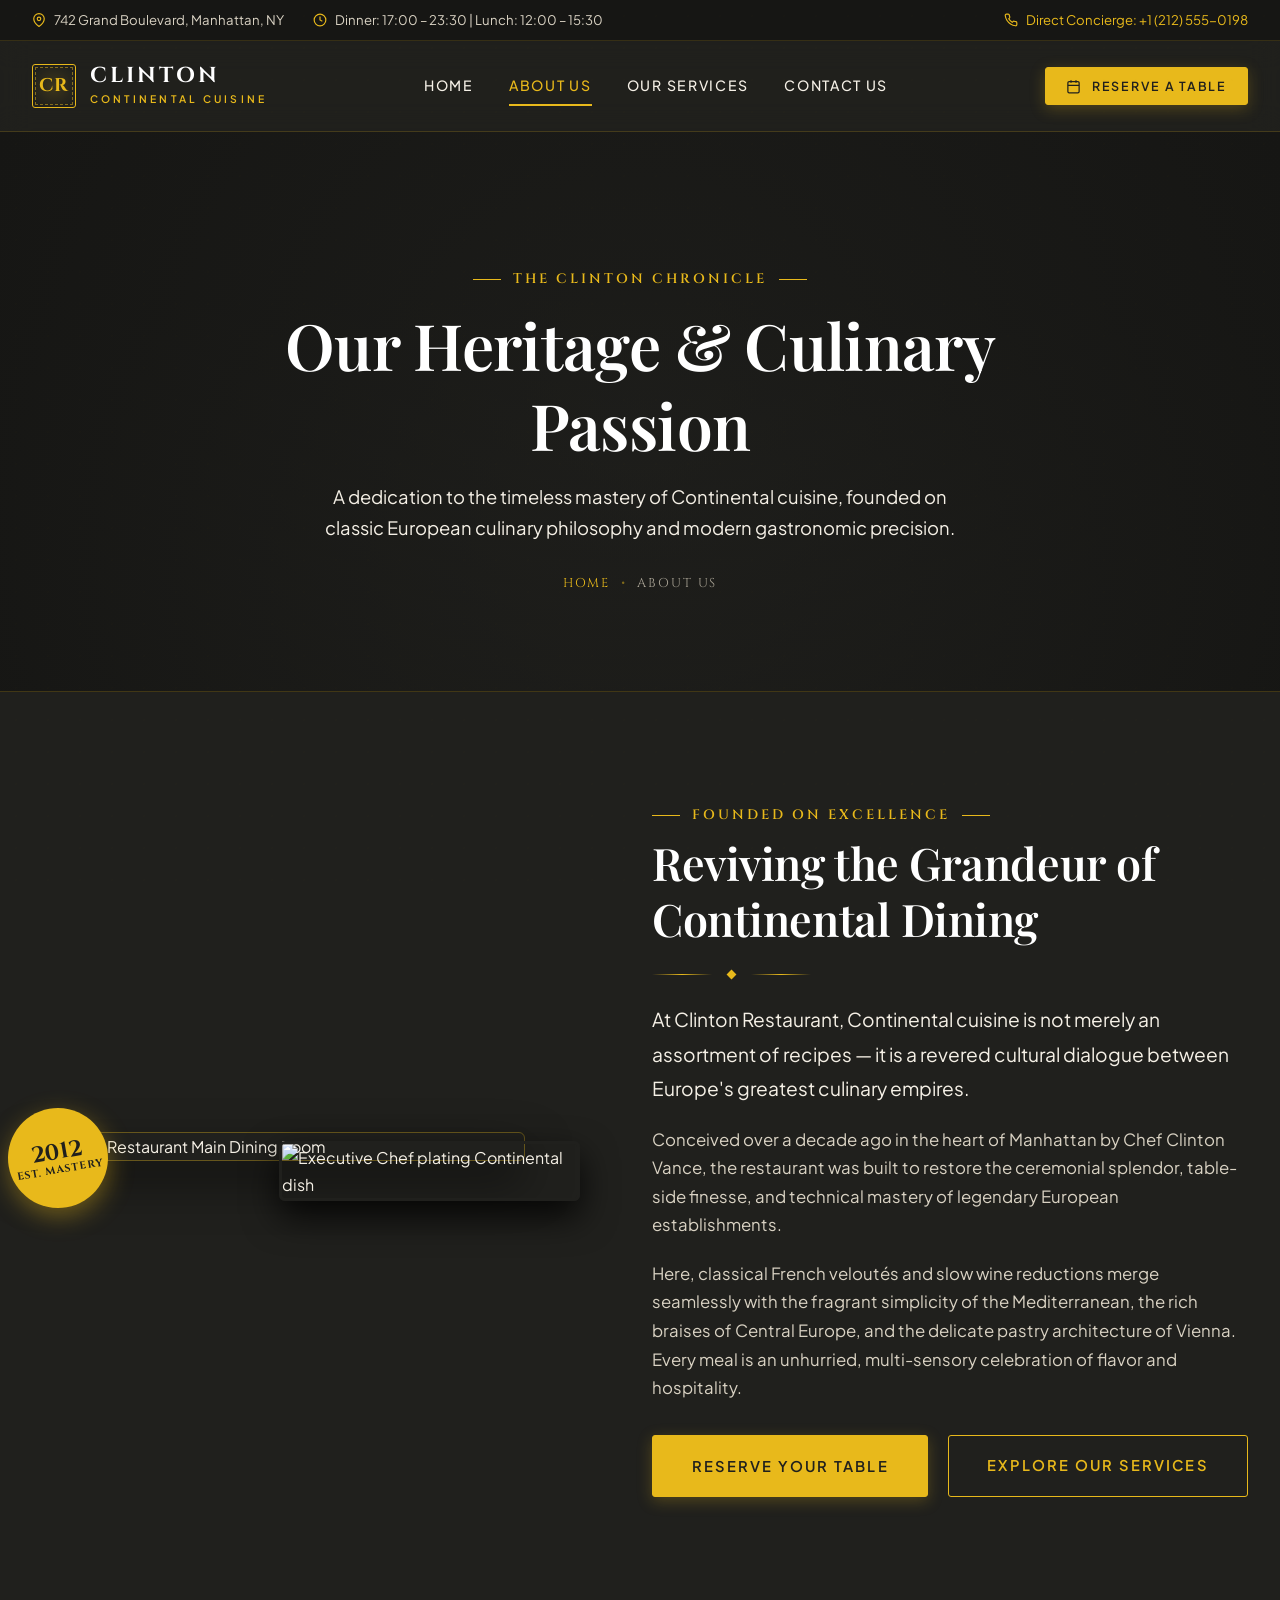
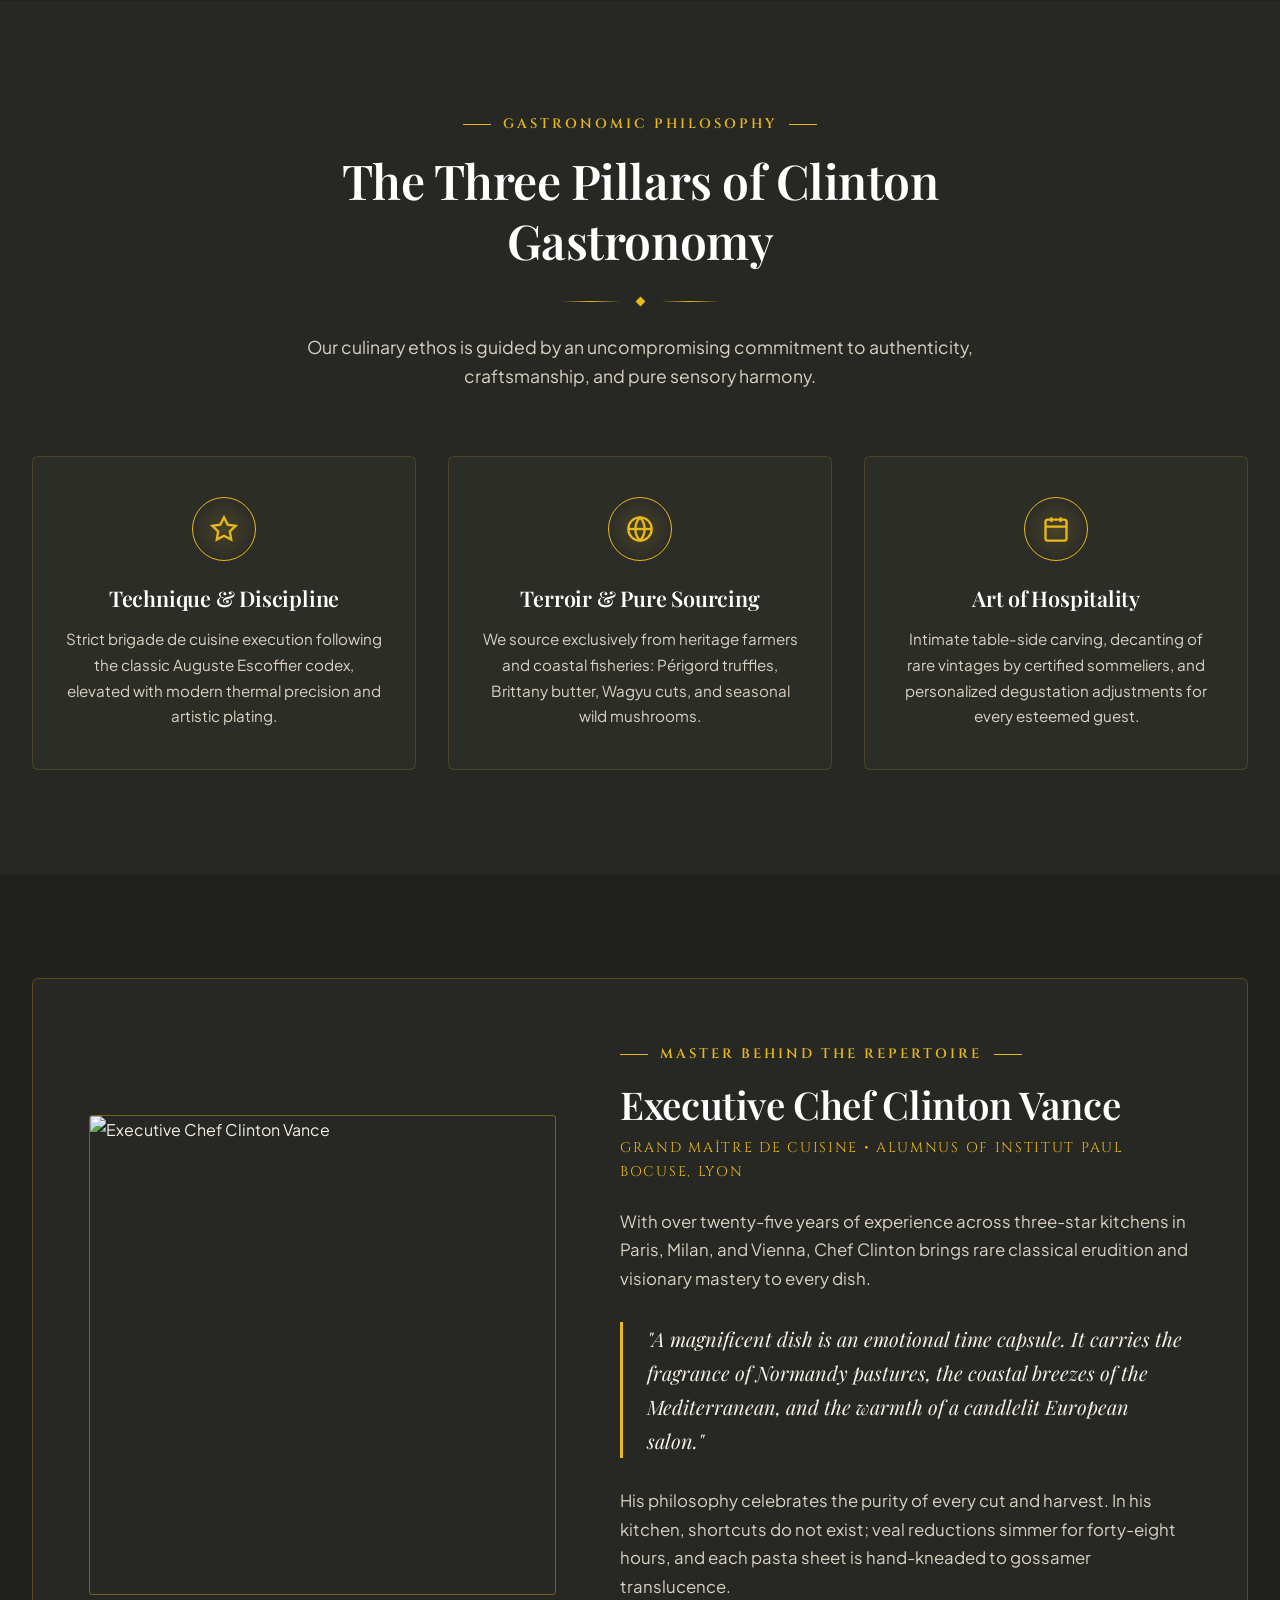
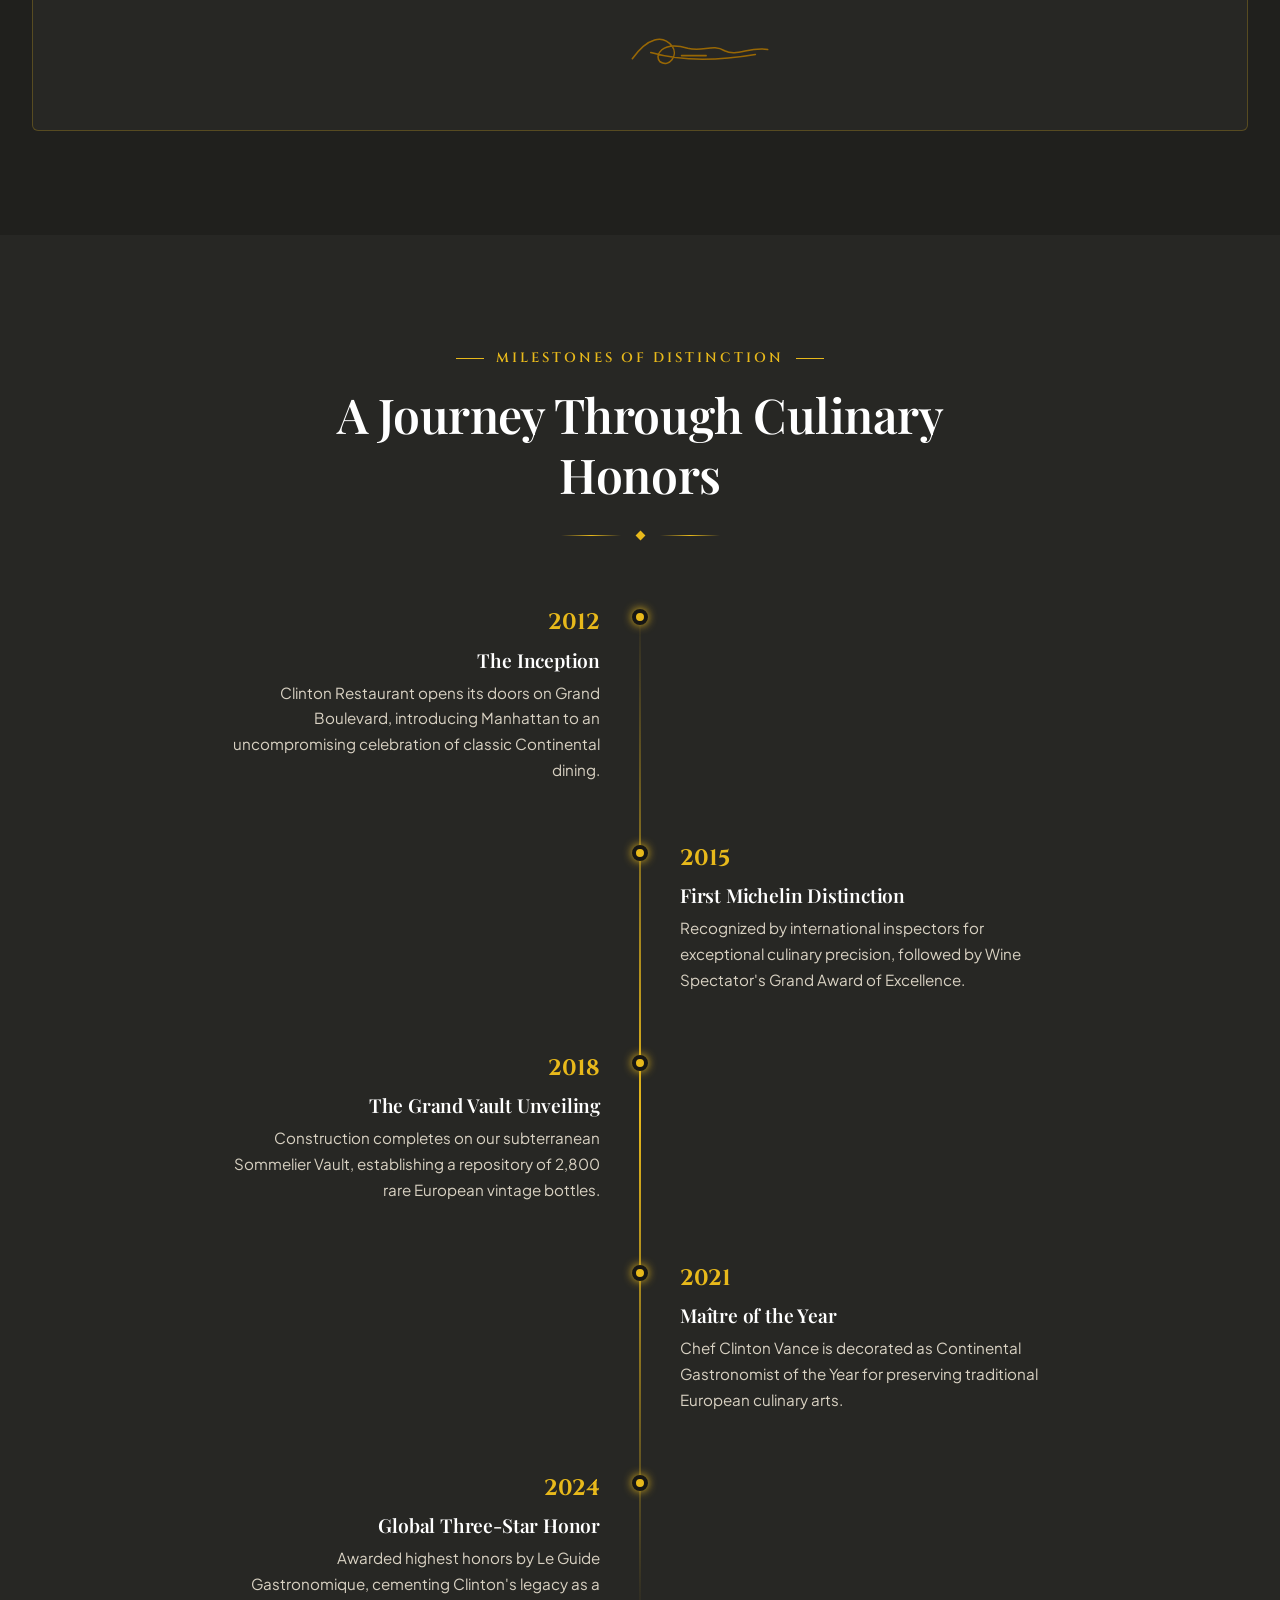
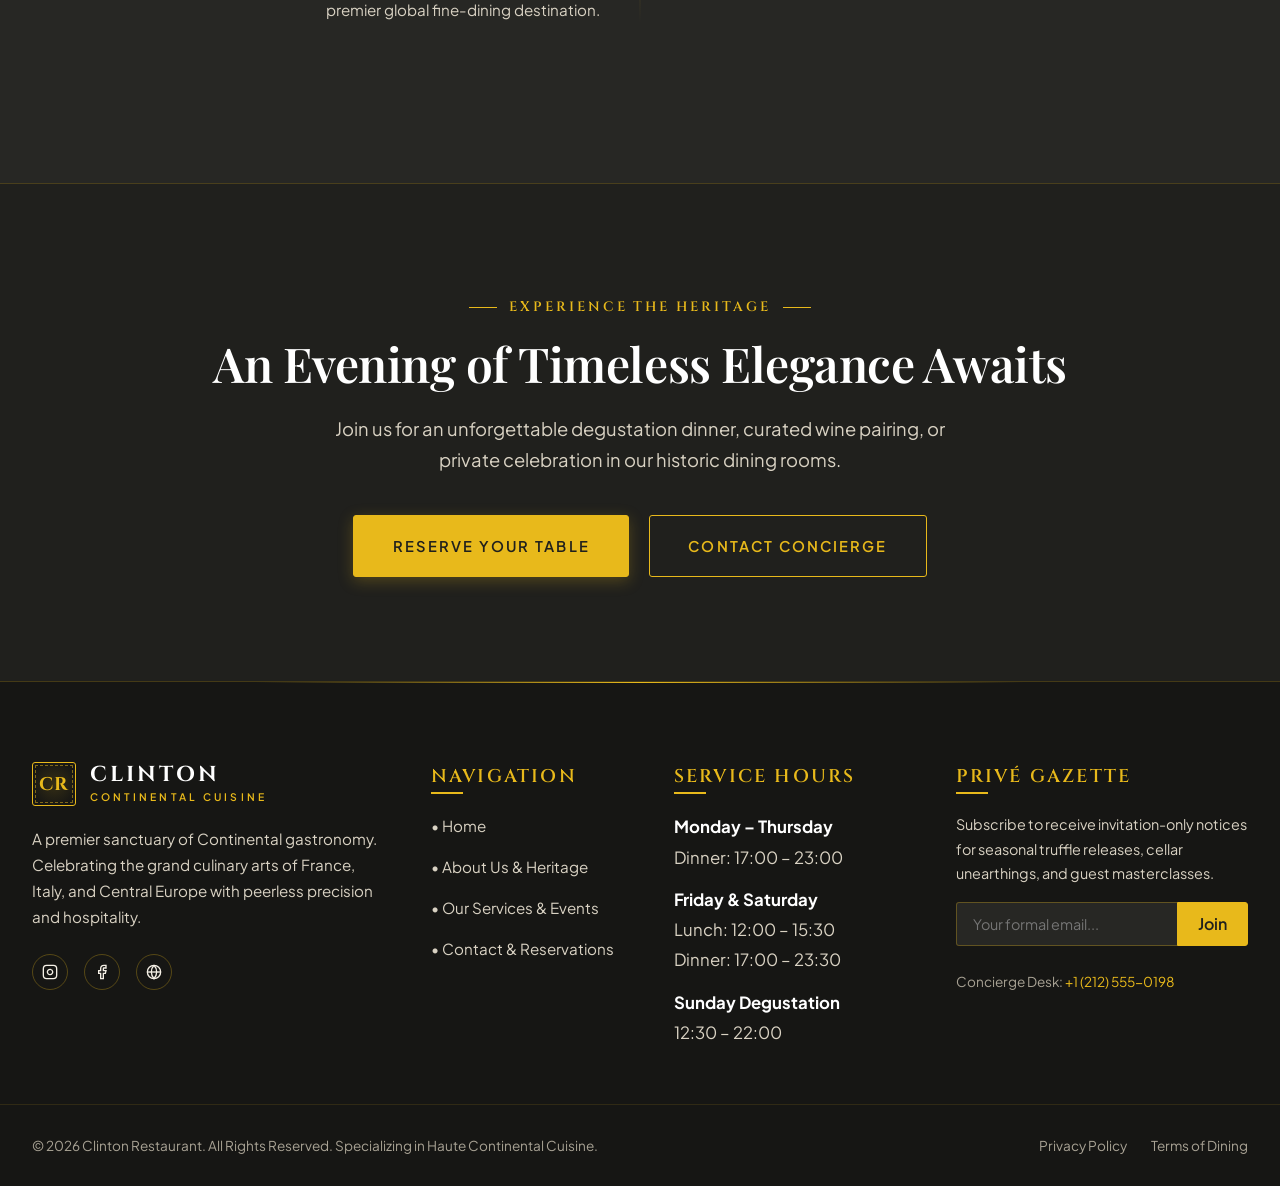
==== about.html @ 73854d2e "Initial commit: Luxury Clinton Restaurant website (Continental Cuisine)" ====
<!DOCTYPE html>
<html lang="en">
<head>
  <meta charset="UTF-8">
  <meta name="viewport" content="width=device-width, initial-scale=1.0">
  <title>About Us — Our Heritage & Culinary Artistry | Clinton Restaurant</title>
  <meta name="description" content="Discover the story and heritage of Clinton Restaurant. World-class Continental cuisine guided by Executive Chef Clinton Vance, artisanal terroir sourcing, and European fine dining elegance.">
  
  <!-- Favicon -->
  <link rel="icon" type="image/svg+xml" href="assets/images/logo-crest.svg">

  <!-- Stylesheets -->
  <link rel="stylesheet" href="assets/css/style.css">
  <link rel="stylesheet" href="assets/css/components.css">
  <link rel="stylesheet" href="assets/css/pages.css">
</head>
<body>

  <!-- TOP ANNOUNCEMENT BAR -->
  <div class="top-bar">
    <div class="container top-bar-inner">
      <div class="top-bar-items">
        <span class="top-bar-item">
          <svg viewBox="0 0 24 24" fill="none" stroke="currentColor" stroke-width="2"><path d="M21 10c0 7-9 13-9 13s-9-6-9-13a9 9 0 0 1 18 0z"></path><circle cx="12" cy="10" r="3"></circle></svg>
          742 Grand Boulevard, Manhattan, NY
        </span>
        <span class="top-bar-item">
          <svg viewBox="0 0 24 24" fill="none" stroke="currentColor" stroke-width="2"><circle cx="12" cy="12" r="10"></circle><polyline points="12 6 12 12 16 14"></polyline></svg>
          Dinner: 17:00 – 23:30 | Lunch: 12:00 – 15:30
        </span>
      </div>
      <div class="top-bar-items">
        <a href="tel:+12125550198" class="top-bar-item" style="color: var(--color-mustard-gold);">
          <svg viewBox="0 0 24 24" fill="none" stroke="currentColor" stroke-width="2"><path d="M22 16.92v3a2 2 0 0 1-2.18 2 19.79 19.79 0 0 1-8.63-3.07 19.5 19.5 0 0 1-6-6 19.79 19.79 0 0 1-3.07-8.67A2 2 0 0 1 4.11 2h3a2 2 0 0 1 2 1.72 12.84 12.84 0 0 0 .7 2.81 2 2 0 0 1-.45 2.11L8.09 9.91a16 16 0 0 0 6 6l1.27-1.27a2 2 0 0 1 2.11-.45 12.84 12.84 0 0 0 2.81.7A2 2 0 0 1 22 16.92z"></path></svg>
          Direct Concierge: +1 (212) 555-0198
        </a>
      </div>
    </div>
  </div>

  <!-- STICKY LUXURY HEADER -->
  <header class="site-header">
    <div class="container header-inner">
      <!-- Brand Logo -->
      <a href="index.html" class="brand-logo" aria-label="Clinton Restaurant Home">
        <div class="logo-crest">
          <span class="logo-crest-text">CR</span>
        </div>
        <div class="logo-text-group">
          <span class="logo-title">CLINTON</span>
          <span class="logo-subtitle">CONTINENTAL CUISINE</span>
        </div>
      </a>

      <!-- Desktop Navigation Links -->
      <nav class="nav-menu" aria-label="Main Navigation">
        <a href="index.html" class="nav-link">Home</a>
        <a href="about.html" class="nav-link active">About Us</a>
        <a href="services.html" class="nav-link">Our Services</a>
        <a href="contact.html" class="nav-link">Contact Us</a>
      </nav>

      <!-- Action Button & Mobile Toggle -->
      <div class="header-actions">
        <button class="btn btn-gold btn-sm" data-open-modal="reservation">
          <svg width="15" height="15" viewBox="0 0 24 24" fill="none" stroke="currentColor" stroke-width="2"><rect x="3" y="4" width="18" height="18" rx="2" ry="2"></rect><line x1="16" y1="2" x2="16" y2="6"></line><line x1="8" y1="2" x2="8" y2="6"></line><line x1="3" y1="10" x2="21" y2="10"></line></svg>
          Reserve a Table
        </button>
        <button class="mobile-nav-toggle" aria-label="Toggle navigation menu">
          <span></span>
        </button>
      </div>
    </div>
  </header>

  <!-- MOBILE NAVIGATION DRAWER -->
  <div class="drawer-backdrop"></div>
  <aside class="mobile-drawer" aria-label="Mobile Navigation Drawer">
    <div class="drawer-header">
      <div class="brand-logo">
        <div class="logo-crest">
          <span class="logo-crest-text">CR</span>
        </div>
        <div class="logo-text-group">
          <span class="logo-title" style="font-size: 1.15rem;">CLINTON</span>
          <span class="logo-subtitle">CONTINENTAL CUISINE</span>
        </div>
      </div>
      <button class="drawer-close" aria-label="Close menu">&times;</button>
    </div>

    <nav class="drawer-nav">
      <a href="index.html" class="drawer-nav-link">Home <span>&rarr;</span></a>
      <a href="about.html" class="drawer-nav-link active">About Us <span>&rarr;</span></a>
      <a href="services.html" class="drawer-nav-link">Our Services <span>&rarr;</span></a>
      <a href="contact.html" class="drawer-nav-link">Contact Us <span>&rarr;</span></a>
    </nav>

    <div style="margin-bottom: 2rem;">
      <button class="btn btn-gold btn-lg" style="width: 100%;" data-open-modal="reservation">
        Reserve a Table
      </button>
    </div>

    <div class="drawer-info">
      <p style="margin-bottom: 0.5rem; color: var(--color-pure-white); font-weight: 600;">Clinton Continental Dining</p>
      <p style="font-size: 0.85rem; margin-bottom: 0.5rem;">742 Grand Boulevard, Manhattan, NY</p>
      <p style="font-size: 0.85rem; color: var(--color-mustard-gold);">+1 (212) 555-0198</p>
    </div>
  </aside>

  <!-- PAGE HERO BANNER -->
  <section class="page-hero">
    <div class="page-hero-bg" style="background-image: url('https://images.unsplash.com/photo-1550966871-3ed3cdb5ed0c?auto=format&fit=crop&w=1920&q=80');"></div>
    <div class="page-hero-overlay"></div>
    <div class="container page-hero-content">
      <div class="section-eyebrow">The Clinton Chronicle</div>
      <h1 class="page-hero-title">Our Heritage & Culinary Passion</h1>
      <p class="page-hero-desc">
        A dedication to the timeless mastery of Continental cuisine, founded on classic European culinary philosophy and modern gastronomic precision.
      </p>
      <div class="breadcrumbs">
        <a href="index.html">Home</a>
        <span class="separator">&bull;</span>
        <span>About Us</span>
      </div>
    </div>
  </section>

  <!-- HERITAGE & VISION SECTION -->
  <section class="section section-dark">
    <div class="container">
      <div class="heritage-split">
        <div class="heritage-img-stack">
          <img src="https://images.unsplash.com/photo-1559339352-11d035aa65de?auto=format&fit=crop&w=800&q=80" alt="Clinton Restaurant Main Dining Room" class="heritage-img-main">
          <img src="https://images.unsplash.com/photo-1578474846511-04ba529f0b88?auto=format&fit=crop&w=600&q=80" alt="Executive Chef plating Continental dish" class="heritage-img-overlap">
          <div class="heritage-badge-stamp">
            <span>2012</span>
            <span>Est. Mastery</span>
          </div>
        </div>

        <div>
          <div class="section-eyebrow" style="margin-bottom: 0.5rem;">Founded on Excellence</div>
          <h2 style="margin-bottom: 1.5rem; font-size: clamp(2rem, 3.5vw, 2.8rem);">
            Reviving the Grandeur of Continental Dining
          </h2>
          <div class="ornament-divider" style="margin: 1.5rem 0; justify-content: flex-start;">
            <div class="ornament-diamond"></div>
          </div>
          <p class="lead">
            At Clinton Restaurant, Continental cuisine is not merely an assortment of recipes — it is a revered cultural dialogue between Europe's greatest culinary empires.
          </p>
          <p>
            Conceived over a decade ago in the heart of Manhattan by Chef Clinton Vance, the restaurant was built to restore the ceremonial splendor, table-side finesse, and technical mastery of legendary European establishments.
          </p>
          <p>
            Here, classical French veloutés and slow wine reductions merge seamlessly with the fragrant simplicity of the Mediterranean, the rich braises of Central Europe, and the delicate pastry architecture of Vienna. Every meal is an unhurried, multi-sensory celebration of flavor and hospitality.
          </p>
          <div style="margin-top: 2rem; display: flex; gap: 1.25rem;">
            <button class="btn btn-gold btn-lg" data-open-modal="reservation">
              Reserve Your Table
            </button>
            <a href="services.html" class="btn btn-outline-gold btn-lg">
              Explore Our Services
            </a>
          </div>
        </div>
      </div>
    </div>
  </section>

  <!-- THE CULINARY PILLARS -->
  <section class="section section-surface">
    <div class="container">
      <div class="section-header">
        <div class="section-eyebrow">Gastronomic Philosophy</div>
        <h2 class="section-title">The Three Pillars of Clinton Gastronomy</h2>
        <div class="ornament-divider">
          <div class="ornament-diamond"></div>
        </div>
        <p class="section-subtitle">
          Our culinary ethos is guided by an uncompromising commitment to authenticity, craftsmanship, and pure sensory harmony.
        </p>
      </div>

      <div class="grid grid-3">
        <div class="feature-box">
          <div class="feature-icon-wrap">
            <svg viewBox="0 0 24 24" fill="none" stroke="currentColor" stroke-width="2"><path d="M12 2l3.09 6.26L22 9.27l-5 4.87 1.18 6.88L12 17.77l-6.18 3.25L7 14.14 2 9.27l6.91-1.01L12 2z"></path></svg>
          </div>
          <h3 class="feature-box-title">Technique & Discipline</h3>
          <p class="feature-box-text">
            Strict brigade de cuisine execution following the classic Auguste Escoffier codex, elevated with modern thermal precision and artistic plating.
          </p>
        </div>

        <div class="feature-box">
          <div class="feature-icon-wrap">
            <svg viewBox="0 0 24 24" fill="none" stroke="currentColor" stroke-width="2"><circle cx="12" cy="12" r="10"></circle><path d="M12 2a14.5 14.5 0 0 0 0 20 14.5 14.5 0 0 0 0-20"></path><path d="M2 12h20"></path></svg>
          </div>
          <h3 class="feature-box-title">Terroir & Pure Sourcing</h3>
          <p class="feature-box-text">
            We source exclusively from heritage farmers and coastal fisheries: Périgord truffles, Brittany butter, Wagyu cuts, and seasonal wild mushrooms.
          </p>
        </div>

        <div class="feature-box">
          <div class="feature-icon-wrap">
            <svg viewBox="0 0 24 24" fill="none" stroke="currentColor" stroke-width="2"><path d="M8 2v4M16 2v4M3 10h18M5 4h14a2 2 0 0 1 2 2v14a2 2 0 0 1-2 2H5a2 2 0 0 1-2-2V6a2 2 0 0 1 2-2z"></path></svg>
          </div>
          <h3 class="feature-box-title">Art of Hospitality</h3>
          <p class="feature-box-text">
            Intimate table-side carving, decanting of rare vintages by certified sommeliers, and personalized degustation adjustments for every esteemed guest.
          </p>
        </div>
      </div>
    </div>
  </section>

  <!-- CHEF PROFILE SECTION -->
  <section class="section section-dark">
    <div class="container">
      <div class="chef-section-wrap">
        <div class="chef-img-wrapper">
          <img src="https://images.unsplash.com/photo-1577219491135-ce391730fb2c?auto=format&fit=crop&w=800&q=80" alt="Executive Chef Clinton Vance" class="chef-portrait">
        </div>

        <div>
          <div class="section-eyebrow">Master Behind The Repertoire</div>
          <h2 style="margin-bottom: 0.5rem; font-size: 2.4rem;">Executive Chef Clinton Vance</h2>
          <p style="color: var(--color-mustard-gold); font-family: var(--font-serif-accent); letter-spacing: 0.12em; text-transform: uppercase; font-size: 0.88rem; margin-bottom: 1.5rem;">
            Grand Maître de Cuisine &bull; Alumnus of Institut Paul Bocuse, Lyon
          </p>
          <p>
            With over twenty-five years of experience across three-star kitchens in Paris, Milan, and Vienna, Chef Clinton brings rare classical erudition and visionary mastery to every dish.
          </p>
          <div class="chef-quote">
            "A magnificent dish is an emotional time capsule. It carries the fragrance of Normandy pastures, the coastal breezes of the Mediterranean, and the warmth of a candlelit European salon."
          </div>
          <p>
            His philosophy celebrates the purity of every cut and harvest. In his kitchen, shortcuts do not exist; veal reductions simmer for forty-eight hours, and each pasta sheet is hand-kneaded to gossamer translucence.
          </p>
          <img src="assets/images/signature.svg" alt="Chef Clinton Vance Signature" class="chef-signature-img">
        </div>
      </div>
    </div>
  </section>

  <!-- HISTORICAL TIMELINE -->
  <section class="section section-surface">
    <div class="container">
      <div class="section-header">
        <div class="section-eyebrow">Milestones of Distinction</div>
        <h2 class="section-title">A Journey Through Culinary Honors</h2>
        <div class="ornament-divider">
          <div class="ornament-diamond"></div>
        </div>
      </div>

      <div class="timeline">
        <!-- 2012 -->
        <div class="timeline-item">
          <div class="timeline-dot"></div>
          <div class="timeline-year">2012</div>
          <h3 class="timeline-title">The Inception</h3>
          <p style="font-size: 0.95rem; color: var(--color-cream-muted);">
            Clinton Restaurant opens its doors on Grand Boulevard, introducing Manhattan to an uncompromising celebration of classic Continental dining.
          </p>
        </div>

        <!-- 2015 -->
        <div class="timeline-item">
          <div class="timeline-dot"></div>
          <div class="timeline-year">2015</div>
          <h3 class="timeline-title">First Michelin Distinction</h3>
          <p style="font-size: 0.95rem; color: var(--color-cream-muted);">
            Recognized by international inspectors for exceptional culinary precision, followed by Wine Spectator's Grand Award of Excellence.
          </p>
        </div>

        <!-- 2018 -->
        <div class="timeline-item">
          <div class="timeline-dot"></div>
          <div class="timeline-year">2018</div>
          <h3 class="timeline-title">The Grand Vault Unveiling</h3>
          <p style="font-size: 0.95rem; color: var(--color-cream-muted);">
            Construction completes on our subterranean Sommelier Vault, establishing a repository of 2,800 rare European vintage bottles.
          </p>
        </div>

        <!-- 2021 -->
        <div class="timeline-item">
          <div class="timeline-dot"></div>
          <div class="timeline-year">2021</div>
          <h3 class="timeline-title">Maître of the Year</h3>
          <p style="font-size: 0.95rem; color: var(--color-cream-muted);">
            Chef Clinton Vance is decorated as Continental Gastronomist of the Year for preserving traditional European culinary arts.
          </p>
        </div>

        <!-- 2024 -->
        <div class="timeline-item">
          <div class="timeline-dot"></div>
          <div class="timeline-year">2024</div>
          <h3 class="timeline-title">Global Three-Star Honor</h3>
          <p style="font-size: 0.95rem; color: var(--color-cream-muted);">
            Awarded highest honors by Le Guide Gastronomique, cementing Clinton's legacy as a premier global fine-dining destination.
          </p>
        </div>
      </div>
    </div>
  </section>

  <!-- CTA BANNER -->
  <section class="section section-dark" style="border-top: 1px solid rgba(232, 185, 27, 0.2); text-align: center;">
    <div class="container container-narrow">
      <div class="section-eyebrow">Experience The Heritage</div>
      <h2 style="margin-bottom: 1.25rem;">An Evening of Timeless Elegance Awaits</h2>
      <p style="color: var(--color-cream-muted); font-size: 1.15rem; max-width: 620px; margin: 0 auto 2.5rem auto;">
        Join us for an unforgettable degustation dinner, curated wine pairing, or private celebration in our historic dining rooms.
      </p>
      <div style="display: flex; gap: 1.25rem; justify-content: center; flex-wrap: wrap;">
        <button class="btn btn-gold btn-lg" data-open-modal="reservation">
          Reserve Your Table
        </button>
        <a href="contact.html" class="btn btn-outline-gold btn-lg">
          Contact Concierge
        </a>
      </div>
    </div>
  </section>

  <!-- FOOTER -->
  <footer class="site-footer">
    <div class="footer-top">
      <div class="container footer-grid">
        <!-- Col 1 -->
        <div>
          <a href="index.html" class="brand-logo" style="margin-bottom: 1.25rem;">
            <div class="logo-crest">
              <span class="logo-crest-text">CR</span>
            </div>
            <div class="logo-text-group">
              <span class="logo-title">CLINTON</span>
              <span class="logo-subtitle">CONTINENTAL CUISINE</span>
            </div>
          </a>
          <p style="font-size: 0.95rem; color: var(--color-cream-muted); line-height: 1.7; margin-bottom: 1.5rem;">
            A premier sanctuary of Continental gastronomy. Celebrating the grand culinary arts of France, Italy, and Central Europe with peerless precision and hospitality.
          </p>
          <div class="footer-socials">
            <a href="#" class="social-icon-btn" aria-label="Instagram">
              <svg width="16" height="16" viewBox="0 0 24 24" fill="none" stroke="currentColor" stroke-width="2"><rect x="2" y="2" width="20" height="20" rx="5" ry="5"></rect><path d="M16 11.37A4 4 0 1 1 12.63 8 4 4 0 0 1 16 11.37z"></path><line x1="17.5" y1="6.5" x2="17.51" y2="6.5"></line></svg>
            </a>
            <a href="#" class="social-icon-btn" aria-label="Facebook">
              <svg width="16" height="16" viewBox="0 0 24 24" fill="none" stroke="currentColor" stroke-width="2"><path d="M18 2h-3a5 5 0 0 0-5 5v3H7v4h3v8h4v-8h3l1-4h-4V7a1 1 0 0 1 1-1h3z"></path></svg>
            </a>
            <a href="#" class="social-icon-btn" aria-label="TripAdvisor">
              <svg width="16" height="16" viewBox="0 0 24 24" fill="none" stroke="currentColor" stroke-width="2"><circle cx="12" cy="12" r="10"></circle><path d="M12 2a14.5 14.5 0 0 0 0 20 14.5 14.5 0 0 0 0-20"></path><path d="M2 12h20"></path></svg>
            </a>
          </div>
        </div>

        <!-- Col 2 -->
        <div>
          <h4 class="footer-col-title">Navigation</h4>
          <ul class="footer-links">
            <li><a href="index.html" class="footer-link">&bull; Home</a></li>
            <li><a href="about.html" class="footer-link">&bull; About Us & Heritage</a></li>
            <li><a href="services.html" class="footer-link">&bull; Our Services & Events</a></li>
            <li><a href="contact.html" class="footer-link">&bull; Contact & Reservations</a></li>
          </ul>
        </div>

        <!-- Col 3 -->
        <div>
          <h4 class="footer-col-title">Service Hours</h4>
          <div style="font-size: 0.9rem; color: var(--color-cream-muted); line-height: 1.8;">
            <p style="margin-bottom: 0.75rem;">
              <strong style="color: var(--color-pure-white); display: block;">Monday – Thursday</strong>
              Dinner: 17:00 – 23:00
            </p>
            <p style="margin-bottom: 0.75rem;">
              <strong style="color: var(--color-pure-white); display: block;">Friday & Saturday</strong>
              Lunch: 12:00 – 15:30<br>
              Dinner: 17:00 – 23:30
            </p>
            <p style="margin-bottom: 0;">
              <strong style="color: var(--color-pure-white); display: block;">Sunday Degustation</strong>
              12:30 – 22:00
            </p>
          </div>
        </div>

        <!-- Col 4 -->
        <div>
          <h4 class="footer-col-title">Privé Gazette</h4>
          <p style="font-size: 0.9rem; color: var(--color-cream-muted); margin-bottom: 1rem;">
            Subscribe to receive invitation-only notices for seasonal truffle releases, cellar unearthings, and guest masterclasses.
          </p>
          <form class="footer-newsletter-form">
            <input type="email" class="footer-newsletter-input" placeholder="Your formal email..." required>
            <button type="submit" class="footer-newsletter-btn">Join</button>
          </form>
          <div style="margin-top: 1.5rem; font-size: 0.85rem; color: var(--color-cream-dim);">
            Concierge Desk: <span style="color: var(--color-mustard-gold);">+1 (212) 555-0198</span>
          </div>
        </div>
      </div>
    </div>

    <div class="footer-bottom">
      <div class="container footer-bottom-inner">
        <div>
          &copy; 2026 Clinton Restaurant. All Rights Reserved. Specializing in Haute Continental Cuisine.
        </div>
        <div style="display: flex; gap: 1.5rem;">
          <a href="#" style="color: var(--color-cream-dim); transition: color 0.2s;" onmouseover="this.style.color='#E8B91B'" onmouseout="this.style.color='var(--color-cream-dim)'">Privacy Policy</a>
          <a href="#" style="color: var(--color-cream-dim); transition: color 0.2s;" onmouseover="this.style.color='#E8B91B'" onmouseout="this.style.color='var(--color-cream-dim)'">Terms of Dining</a>
        </div>
      </div>
    </div>
  </footer>

  <!-- GLOBAL RESERVATION MODAL -->
  <div class="modal-overlay" id="reservationModal" aria-hidden="true" role="dialog">
    <div class="modal-content">
      <button class="modal-close-btn" aria-label="Close modal">&times;</button>
      
      <div style="text-align: center; margin-bottom: 2rem;">
        <div class="section-eyebrow">Table Reservation</div>
        <h3 style="font-size: 2rem; margin-bottom: 0.5rem;">Reserve at Clinton</h3>
        <p style="color: var(--color-cream-muted); font-size: 0.95rem;">
          Continental dining excellence awaits. Please provide your party details.
        </p>
      </div>

      <form class="reservation-form">
        <div class="grid grid-2" style="gap: 1.25rem;">
          <div class="form-group">
            <label class="form-label">Number of Guests</label>
            <select class="form-control" name="guests">
              <option value="1 Guest">1 Guest</option>
              <option value="2 Guests" selected>2 Guests (Intimate Table)</option>
              <option value="3 Guests">3 Guests</option>
              <option value="4 Guests">4 Guests</option>
              <option value="6 Guests">6 Guests (Salon Banquet)</option>
              <option value="8+ Guests">8+ Guests (Private Suite)</option>
            </select>
          </div>

          <div class="form-group">
            <label class="form-label">Dining Date</label>
            <input type="date" class="form-control" name="date" required>
          </div>
        </div>

        <div class="form-group">
          <label class="form-label">Seating Service Time</label>
          <input type="hidden" name="dining_time" value="19:30">
          <div class="time-slots-grid">
            <button type="button" class="time-slot-btn" data-time="17:30">17:30</button>
            <button type="button" class="time-slot-btn" data-time="18:30">18:30</button>
            <button type="button" class="time-slot-btn is-selected" data-time="19:30">19:30</button>
            <button type="button" class="time-slot-btn" data-time="20:30">20:30</button>
          </div>
        </div>

        <div class="grid grid-2" style="gap: 1.25rem;">
          <div class="form-group">
            <label class="form-label">Guest Full Name</label>
            <input type="text" class="form-control" name="name" placeholder="Full Name" required>
          </div>
          <div class="form-group">
            <label class="form-label">Email Address</label>
            <input type="email" class="form-control" name="email" placeholder="name@domain.com" required>
          </div>
        </div>

        <div class="grid grid-2" style="gap: 1.25rem;">
          <div class="form-group">
            <label class="form-label">Contact Phone</label>
            <input type="tel" class="form-control" name="phone" placeholder="+1 (212) 000-0000" required>
          </div>
          <div class="form-group">
            <label class="form-label">Dining Occasion</label>
            <select class="form-control" name="occasion">
              <option value="Culinary Degustation" selected>Culinary Degustation</option>
              <option value="Anniversary Celebration">Anniversary</option>
              <option value="Birthday Honor">Birthday</option>
              <option value="Corporate Executive Dinner">Corporate Dinner</option>
            </select>
          </div>
        </div>

        <div style="margin-top: 2rem;">
          <button type="submit" class="btn btn-gold btn-lg" style="width: 100%;">
            Confirm Table Reservation
          </button>
        </div>
      </form>
    </div>
  </div>

  <!-- Scripts -->
  <script src="assets/js/main.js"></script>
  <script src="assets/js/reservation.js"></script>
</body>
</html>
---- assets/css/style.css ----
/* ==========================================================================
   CLINTON RESTAURANT — CONTINENTAL CUISINE
   Core Stylesheet & Design System Foundations
   ========================================================================== */

@import url('https://fonts.googleapis.com/css2?family=Cinzel:wght@400;500;600;700;800&family=Playfair+Display:ital,wght@0,400;0,500;0,600;0,700;0,800;1,400;1,600&family=Plus+Jakarta+Sans:wght@300;400;500;600;700&display=swap');

:root {
  /* Brand Palette from Guidelines */
  --color-charcoal-black: #20201D;
  --color-mustard-gold: #E8B91B;
  --color-warm-cream: #F5F0E6;
  --color-pure-white: #FFFFFF;
  --color-muted-olive: #77764A;

  /* Elevated Complementary Tones */
  --color-charcoal-deep: #161614;
  --color-charcoal-surface: #272724;
  --color-charcoal-card: #2D2D28;
  --color-charcoal-hover: #363630;
  
  --color-gold-hover: #F7CA33;
  --color-gold-dark: #C8990A;
  --color-gold-glow: rgba(232, 185, 27, 0.28);
  --color-gold-subtle: rgba(232, 185, 27, 0.12);
  --color-gold-border: rgba(232, 185, 27, 0.35);

  --color-olive-tint: rgba(119, 118, 74, 0.15);
  --color-olive-border: rgba(119, 118, 74, 0.4);

  --color-cream-muted: #D9D2C3;
  --color-cream-dim: #A8A294;

  /* Typography */
  --font-serif-display: 'Playfair Display', 'Cormorant Garamond', Georgia, serif;
  --font-serif-accent: 'Cinzel', 'Playfair Display', serif;
  --font-sans-body: 'Plus Jakarta Sans', -apple-system, BlinkMacSystemFont, 'Segoe UI', Roboto, sans-serif;

  /* Transitions & Shadows */
  --transition-fast: 0.2s cubic-bezier(0.16, 1, 0.3, 1);
  --transition-smooth: 0.4s cubic-bezier(0.16, 1, 0.3, 1);
  --transition-slow: 0.8s cubic-bezier(0.16, 1, 0.3, 1);
  --shadow-sm: 0 4px 12px rgba(0, 0, 0, 0.25);
  --shadow-md: 0 10px 25px rgba(0, 0, 0, 0.35);
  --shadow-lg: 0 20px 45px rgba(0, 0, 0, 0.5);
  --shadow-gold: 0 0 25px rgba(232, 185, 27, 0.2);

  /* Container & Spacing */
  --max-width: 1320px;
  --max-width-narrow: 1080px;
  --radius-xs: 3px;
  --radius-sm: 6px;
  --radius-md: 10px;
  --radius-lg: 16px;
}

/* Base Reset & Box Sizing */
*, *::before, *::after {
  box-sizing: border-box;
  margin: 0;
  padding: 0;
}

html {
  font-size: 16px;
  scroll-behavior: smooth;
  -webkit-font-smoothing: antialiased;
  -moz-osx-font-smoothing: grayscale;
}

body {
  font-family: var(--font-sans-body);
  background-color: var(--color-charcoal-black);
  color: var(--color-warm-cream);
  line-height: 1.7;
  overflow-x: hidden;
  position: relative;
}

/* Subtle luxury grain overlay */
body::before {
  content: "";
  position: fixed;
  top: 0;
  left: 0;
  width: 100vw;
  height: 100vh;
  pointer-events: none;
  background-image: radial-gradient(rgba(232, 185, 27, 0.02) 1px, transparent 1px);
  background-size: 32px 32px;
  z-index: 9999;
  opacity: 0.6;
}

/* Typography Defaults */
h1, h2, h3, h4, h5, h6 {
  font-family: var(--font-serif-display);
  color: var(--color-pure-white);
  line-height: 1.25;
  font-weight: 600;
  letter-spacing: -0.01em;
}

h1 {
  font-size: clamp(2.5rem, 5vw, 4.2rem);
}

h2 {
  font-size: clamp(2rem, 3.8vw, 3rem);
}

h3 {
  font-size: clamp(1.4rem, 2.4vw, 1.9rem);
}

h4 {
  font-size: 1.25rem;
}

p {
  color: var(--color-cream-muted);
  font-size: 1.05rem;
  margin-bottom: 1.25rem;
  font-weight: 400;
}

p.lead {
  font-size: 1.2rem;
  color: var(--color-warm-cream);
  line-height: 1.8;
}

a {
  color: inherit;
  text-decoration: none;
  transition: color var(--transition-fast);
}

img {
  max-width: 100%;
  height: auto;
  display: block;
}

ul, ol {
  list-style: none;
}

button, input, textarea, select {
  font-family: inherit;
  font-size: inherit;
}

/* Global Container */
.container {
  width: 100%;
  max-width: var(--max-width);
  margin-left: auto;
  margin-right: auto;
  padding-left: 2rem;
  padding-right: 2rem;
}

.container-narrow {
  width: 100%;
  max-width: var(--max-width-narrow);
  margin-left: auto;
  margin-right: auto;
  padding-left: 2rem;
  padding-right: 2rem;
}

.section {
  padding: 6.5rem 0;
  position: relative;
}

.section-dark {
  background-color: var(--color-charcoal-black);
}

.section-surface {
  background-color: var(--color-charcoal-surface);
}

.section-deep {
  background-color: var(--color-charcoal-deep);
}

/* Light / Warm Cream section for balanced luxury contrast */
.section-cream {
  background-color: var(--color-warm-cream);
  color: var(--color-charcoal-black);
}

.section-cream h1,
.section-cream h2,
.section-cream h3,
.section-cream h4 {
  color: var(--color-charcoal-black);
}

.section-cream p {
  color: #4a4943;
}

/* Section Header Styles */
.section-header {
  text-align: center;
  max-width: 760px;
  margin: 0 auto 4rem auto;
}

.section-header.text-left {
  text-align: left;
  margin-left: 0;
}

.section-eyebrow {
  display: inline-flex;
  align-items: center;
  gap: 0.75rem;
  font-family: var(--font-serif-accent);
  color: var(--color-mustard-gold);
  font-size: 0.85rem;
  font-weight: 600;
  letter-spacing: 0.22em;
  text-transform: uppercase;
  margin-bottom: 0.85rem;
}

.section-eyebrow::before,
.section-eyebrow::after {
  content: "";
  display: inline-block;
  width: 28px;
  height: 1px;
  background-color: var(--color-mustard-gold);
}

.section-header.text-left .section-eyebrow::before {
  display: none;
}

.section-title {
  margin-bottom: 1rem;
}

.section-subtitle {
  font-size: 1.1rem;
  color: var(--color-cream-muted);
  line-height: 1.7;
}

.text-gold {
  color: var(--color-mustard-gold) !important;
}

.text-olive {
  color: var(--color-muted-olive) !important;
}

.bg-charcoal {
  background-color: var(--color-charcoal-black);
}

.bg-surface {
  background-color: var(--color-charcoal-surface);
}

/* Ornamental Crest & Divider */
.ornament-divider {
  display: flex;
  align-items: center;
  justify-content: center;
  gap: 1rem;
  margin: 1.75rem auto;
}

.ornament-divider::before,
.ornament-divider::after {
  content: "";
  height: 1px;
  width: 60px;
  background: linear-gradient(to right, transparent, var(--color-mustard-gold), transparent);
}

.ornament-diamond {
  width: 7px;
  height: 7px;
  background-color: var(--color-mustard-gold);
  transform: rotate(45deg);
}

/* Grid Layout Utilities */
.grid {
  display: grid;
  gap: 2rem;
}

.grid-2 {
  grid-template-columns: repeat(2, 1fr);
}

.grid-3 {
  grid-template-columns: repeat(3, 1fr);
}

.grid-4 {
  grid-template-columns: repeat(4, 1fr);
}

.flex {
  display: flex;
}

.flex-center {
  display: flex;
  align-items: center;
  justify-content: center;
}

.flex-between {
  display: flex;
  align-items: center;
  justify-content: space-between;
}

/* Selection & Scrollbar */
::selection {
  background-color: var(--color-mustard-gold);
  color: var(--color-charcoal-black);
}

::-webkit-scrollbar {
  width: 9px;
}

::-webkit-scrollbar-track {
  background: var(--color-charcoal-black);
}

::-webkit-scrollbar-thumb {
  background: #3c3a32;
  border-radius: 4px;
  border: 2px solid var(--color-charcoal-black);
}

::-webkit-scrollbar-thumb:hover {
  background: var(--color-mustard-gold);
}

@media (max-width: 992px) {
  .grid-3, .grid-4 {
    grid-template-columns: repeat(2, 1fr);
  }
  .grid-2 {
    grid-template-columns: 1fr;
  }
  .section {
    padding: 4.5rem 0;
  }
}

@media (max-width: 640px) {
  .grid-3, .grid-4 {
    grid-template-columns: 1fr;
  }
  .container {
    padding-left: 1.25rem;
    padding-right: 1.25rem;
  }
  .section {
    padding: 3.5rem 0;
  }
}
---- assets/css/components.css ----
/* ==========================================================================
   CLINTON RESTAURANT — CONTINENTAL CUISINE
   Components: Navigation, Hero Slider, Buttons, Cards, Modals, Footer
   ========================================================================== */

/* --------------------------------------------------------------------------
   1. TOP BAR & MAIN HEADER
   -------------------------------------------------------------------------- */
.top-bar {
  background-color: var(--color-charcoal-deep);
  border-bottom: 1px solid rgba(232, 185, 27, 0.15);
  font-size: 0.825rem;
  padding: 0.55rem 0;
  color: var(--color-cream-muted);
  position: relative;
  z-index: 1001;
}

.top-bar-inner {
  display: flex;
  align-items: center;
  justify-content: space-between;
}

.top-bar-items {
  display: flex;
  align-items: center;
  gap: 1.8rem;
}

.top-bar-item {
  display: inline-flex;
  align-items: center;
  gap: 0.5rem;
}

.top-bar-item svg {
  width: 14px;
  height: 14px;
  color: var(--color-mustard-gold);
}

.site-header {
  position: sticky;
  top: 0;
  width: 100%;
  background-color: rgba(32, 32, 29, 0.94);
  backdrop-filter: blur(14px);
  -webkit-backdrop-filter: blur(14px);
  border-bottom: 1px solid rgba(232, 185, 27, 0.18);
  z-index: 1000;
  transition: all var(--transition-smooth);
}

.site-header.is-scrolled {
  background-color: rgba(22, 22, 20, 0.98);
  box-shadow: 0 10px 30px rgba(0, 0, 0, 0.6);
  border-bottom-color: rgba(232, 185, 27, 0.3);
}

.header-inner {
  display: flex;
  align-items: center;
  justify-content: space-between;
  height: 90px;
  transition: height var(--transition-smooth);
}

.site-header.is-scrolled .header-inner {
  height: 76px;
}

/* Brand Logo */
.brand-logo {
  display: flex;
  align-items: center;
  gap: 0.85rem;
  text-decoration: none;
}

.logo-crest {
  width: 44px;
  height: 44px;
  display: flex;
  align-items: center;
  justify-content: center;
  border: 1px solid var(--color-mustard-gold);
  border-radius: var(--radius-xs);
  background: radial-gradient(circle, rgba(232, 185, 27, 0.15) 0%, transparent 80%);
  position: relative;
  transition: transform var(--transition-fast), box-shadow var(--transition-fast);
}

.logo-crest::after {
  content: "";
  position: absolute;
  inset: 2px;
  border: 1px dashed rgba(232, 185, 27, 0.5);
  pointer-events: none;
}

.brand-logo:hover .logo-crest {
  transform: scale(1.05);
  box-shadow: 0 0 15px var(--color-gold-glow);
}

.logo-crest-text {
  font-family: var(--font-serif-accent);
  font-weight: 700;
  color: var(--color-mustard-gold);
  font-size: 1.15rem;
  letter-spacing: 0.05em;
}

.logo-text-group {
  display: flex;
  flex-direction: column;
}

.logo-title {
  font-family: var(--font-serif-accent);
  font-size: 1.35rem;
  font-weight: 700;
  letter-spacing: 0.14em;
  color: var(--color-pure-white);
  line-height: 1.1;
  text-transform: uppercase;
}

.logo-subtitle {
  font-family: var(--font-sans-body);
  font-size: 0.65rem;
  font-weight: 600;
  letter-spacing: 0.3em;
  color: var(--color-mustard-gold);
  text-transform: uppercase;
  margin-top: 2px;
}

/* Desktop Navigation */
.nav-menu {
  display: flex;
  align-items: center;
  gap: 2.2rem;
}

.nav-link {
  font-family: var(--font-sans-body);
  font-size: 0.88rem;
  font-weight: 500;
  letter-spacing: 0.12em;
  text-transform: uppercase;
  color: var(--color-warm-cream);
  padding: 0.5rem 0;
  position: relative;
  transition: color var(--transition-fast);
}

.nav-link::after {
  content: "";
  position: absolute;
  bottom: 0;
  left: 0;
  width: 0;
  height: 2px;
  background-color: var(--color-mustard-gold);
  transition: width var(--transition-smooth);
}

.nav-link:hover,
.nav-link.active {
  color: var(--color-mustard-gold);
}

.nav-link:hover::after,
.nav-link.active::after {
  width: 100%;
}

.header-actions {
  display: flex;
  align-items: center;
  gap: 1.25rem;
}

/* Mobile Toggle Hamburger */
.mobile-nav-toggle {
  display: none;
  background: transparent;
  border: 1px solid rgba(232, 185, 27, 0.4);
  color: var(--color-warm-cream);
  width: 44px;
  height: 44px;
  border-radius: var(--radius-xs);
  cursor: pointer;
  padding: 0;
  align-items: center;
  justify-content: center;
  position: relative;
}

.mobile-nav-toggle span {
  display: block;
  width: 22px;
  height: 2px;
  background-color: var(--color-mustard-gold);
  transition: all var(--transition-fast);
  position: relative;
}

.mobile-nav-toggle span::before,
.mobile-nav-toggle span::after {
  content: "";
  position: absolute;
  width: 22px;
  height: 2px;
  background-color: var(--color-mustard-gold);
  transition: all var(--transition-fast);
}

.mobile-nav-toggle span::before {
  top: -7px;
}

.mobile-nav-toggle span::after {
  top: 7px;
}

.mobile-nav-toggle.is-active span {
  background-color: transparent;
}

.mobile-nav-toggle.is-active span::before {
  top: 0;
  transform: rotate(45deg);
}

.mobile-nav-toggle.is-active span::after {
  top: 0;
  transform: rotate(-45deg);
}

/* Mobile Drawer Overlay */
.mobile-drawer {
  position: fixed;
  top: 0;
  right: -100%;
  width: 100%;
  max-width: 380px;
  height: 100vh;
  background-color: var(--color-charcoal-deep);
  border-left: 1px solid rgba(232, 185, 27, 0.3);
  z-index: 2000;
  display: flex;
  flex-direction: column;
  padding: 2.5rem 2rem;
  transition: right var(--transition-smooth);
  box-shadow: -15px 0 40px rgba(0, 0, 0, 0.7);
  overflow-y: auto;
}

.mobile-drawer.is-open {
  right: 0;
}

.drawer-backdrop {
  position: fixed;
  inset: 0;
  background-color: rgba(0, 0, 0, 0.75);
  backdrop-filter: blur(4px);
  z-index: 1999;
  opacity: 0;
  visibility: hidden;
  transition: opacity var(--transition-fast), visibility var(--transition-fast);
}

.drawer-backdrop.is-open {
  opacity: 1;
  visibility: visible;
}

.drawer-header {
  display: flex;
  align-items: center;
  justify-content: space-between;
  margin-bottom: 2.5rem;
  padding-bottom: 1.25rem;
  border-bottom: 1px solid rgba(232, 185, 27, 0.15);
}

.drawer-close {
  background: transparent;
  border: none;
  color: var(--color-warm-cream);
  cursor: pointer;
  font-size: 1.5rem;
  display: flex;
  align-items: center;
  justify-content: center;
  width: 36px;
  height: 36px;
  border: 1px solid rgba(232, 185, 27, 0.3);
  border-radius: var(--radius-xs);
  transition: color var(--transition-fast), border-color var(--transition-fast);
}

.drawer-close:hover {
  color: var(--color-mustard-gold);
  border-color: var(--color-mustard-gold);
}

.drawer-nav {
  display: flex;
  flex-direction: column;
  gap: 1.5rem;
  margin-bottom: 3rem;
}

.drawer-nav-link {
  font-family: var(--font-serif-display);
  font-size: 1.35rem;
  color: var(--color-warm-cream);
  text-decoration: none;
  transition: color var(--transition-fast), padding-left var(--transition-fast);
  display: flex;
  align-items: center;
  justify-content: space-between;
}

.drawer-nav-link:hover,
.drawer-nav-link.active {
  color: var(--color-mustard-gold);
  padding-left: 0.5rem;
}

.drawer-info {
  margin-top: auto;
  border-top: 1px solid rgba(232, 185, 27, 0.15);
  padding-top: 1.5rem;
  font-size: 0.9rem;
  color: var(--color-cream-dim);
}


/* --------------------------------------------------------------------------
   2. BUTTONS & INTERACTIVE ELEMENTS
   -------------------------------------------------------------------------- */
.btn {
  display: inline-flex;
  align-items: center;
  justify-content: center;
  gap: 0.65rem;
  font-family: var(--font-sans-body);
  font-size: 0.85rem;
  font-weight: 600;
  letter-spacing: 0.14em;
  text-transform: uppercase;
  padding: 0.9rem 1.85rem;
  border-radius: var(--radius-xs);
  cursor: pointer;
  transition: all var(--transition-fast);
  position: relative;
  overflow: hidden;
  border: 1px solid transparent;
  white-space: nowrap;
}

.btn::before {
  content: "";
  position: absolute;
  top: 0;
  left: -100%;
  width: 100%;
  height: 100%;
  background: linear-gradient(90deg, transparent, rgba(255, 255, 255, 0.25), transparent);
  transition: left 0.6s ease;
}

.btn:hover::before {
  left: 100%;
}

.btn-gold {
  background-color: var(--color-mustard-gold);
  color: var(--color-charcoal-black);
  border-color: var(--color-mustard-gold);
  box-shadow: 0 4px 15px rgba(232, 185, 27, 0.25);
}

.btn-gold:hover {
  background-color: var(--color-gold-hover);
  border-color: var(--color-gold-hover);
  transform: translateY(-2px);
  box-shadow: 0 8px 25px rgba(232, 185, 27, 0.4);
}

.btn-outline-gold {
  background-color: transparent;
  color: var(--color-mustard-gold);
  border-color: var(--color-mustard-gold);
}

.btn-outline-gold:hover {
  background-color: var(--color-mustard-gold);
  color: var(--color-charcoal-black);
  transform: translateY(-2px);
  box-shadow: 0 6px 20px rgba(232, 185, 27, 0.3);
}

.btn-cream {
  background-color: var(--color-warm-cream);
  color: var(--color-charcoal-black);
  border-color: var(--color-warm-cream);
}

.btn-cream:hover {
  background-color: var(--color-pure-white);
  transform: translateY(-2px);
  box-shadow: 0 6px 20px rgba(245, 240, 230, 0.3);
}

.btn-sm {
  padding: 0.65rem 1.25rem;
  font-size: 0.78rem;
}

.btn-lg {
  padding: 1.1rem 2.4rem;
  font-size: 0.92rem;
}

/* Badges */
.badge {
  display: inline-flex;
  align-items: center;
  gap: 0.35rem;
  padding: 0.3rem 0.75rem;
  font-size: 0.72rem;
  font-weight: 600;
  letter-spacing: 0.08em;
  text-transform: uppercase;
  border-radius: var(--radius-xs);
}

.badge-gold {
  background-color: rgba(232, 185, 27, 0.15);
  color: var(--color-mustard-gold);
  border: 1px solid rgba(232, 185, 27, 0.4);
}

.badge-olive {
  background-color: rgba(119, 118, 74, 0.25);
  color: #c9c894;
  border: 1px solid var(--color-muted-olive);
}

/* --------------------------------------------------------------------------
   3. CINEMATIC HERO SLIDER (Slider Revolution Inspired)
   -------------------------------------------------------------------------- */
.hero-slider-section {
  position: relative;
  width: 100%;
  height: calc(100vh - 120px);
  min-height: 640px;
  max-height: 900px;
  overflow: hidden;
  background-color: var(--color-charcoal-deep);
}

.hero-slider-container {
  position: relative;
  width: 100%;
  height: 100%;
}

.hero-slide {
  position: absolute;
  inset: 0;
  width: 100%;
  height: 100%;
  opacity: 0;
  visibility: hidden;
  transition: opacity 1.2s cubic-bezier(0.4, 0, 0.2, 1), visibility 1.2s;
  z-index: 1;
}

.hero-slide.is-active {
  opacity: 1;
  visibility: visible;
  z-index: 2;
}

/* Ken Burns background zoom */
.hero-slide-bg {
  position: absolute;
  inset: 0;
  width: 100%;
  height: 100%;
  background-size: cover;
  background-position: center;
  transform: scale(1.04);
  transition: transform 7s ease-out;
}

.hero-slide.is-active .hero-slide-bg {
  transform: scale(1.12);
}

/* Multi-layer luxury overlay */
.hero-slide-overlay {
  position: absolute;
  inset: 0;
  background: radial-gradient(circle at center, rgba(32, 32, 29, 0.35) 0%, rgba(22, 22, 20, 0.88) 85%),
              linear-gradient(to top, rgba(32, 32, 29, 0.95) 0%, rgba(32, 32, 29, 0.25) 50%, rgba(22, 22, 20, 0.75) 100%);
  z-index: 2;
}

.hero-slide-content {
  position: relative;
  z-index: 3;
  height: 100%;
  display: flex;
  flex-direction: column;
  justify-content: center;
  max-width: 820px;
  padding: 2rem 0;
}

.hero-slide-badge {
  display: inline-flex;
  align-items: center;
  gap: 0.6rem;
  background-color: rgba(32, 32, 29, 0.75);
  backdrop-filter: blur(8px);
  border: 1px solid rgba(232, 185, 27, 0.4);
  color: var(--color-mustard-gold);
  padding: 0.45rem 1.1rem;
  border-radius: var(--radius-xs);
  font-family: var(--font-serif-accent);
  font-size: 0.82rem;
  letter-spacing: 0.2em;
  text-transform: uppercase;
  width: fit-content;
  margin-bottom: 1.5rem;
  opacity: 0;
  transform: translateY(20px);
  transition: all 0.8s 0.2s cubic-bezier(0.16, 1, 0.3, 1);
}

.hero-slide-title {
  font-size: clamp(2.6rem, 5.5vw, 4.8rem);
  font-family: var(--font-serif-display);
  font-weight: 700;
  color: var(--color-pure-white);
  line-height: 1.15;
  margin-bottom: 1.25rem;
  text-shadow: 0 4px 20px rgba(0, 0, 0, 0.7);
  opacity: 0;
  transform: translateY(30px);
  transition: all 0.9s 0.4s cubic-bezier(0.16, 1, 0.3, 1);
}

.hero-slide-title span {
  color: var(--color-mustard-gold);
}

.hero-slide-desc {
  font-size: clamp(1.05rem, 1.8vw, 1.3rem);
  color: var(--color-warm-cream);
  line-height: 1.7;
  max-width: 680px;
  margin-bottom: 2.2rem;
  text-shadow: 0 2px 10px rgba(0, 0, 0, 0.8);
  opacity: 0;
  transform: translateY(20px);
  transition: all 0.8s 0.6s cubic-bezier(0.16, 1, 0.3, 1);
}

.hero-slide-actions {
  display: flex;
  align-items: center;
  flex-wrap: wrap;
  gap: 1.25rem;
  opacity: 0;
  transform: translateY(20px);
  transition: all 0.8s 0.8s cubic-bezier(0.16, 1, 0.3, 1);
}

/* Trigger content entrance when active */
.hero-slide.is-active .hero-slide-badge,
.hero-slide.is-active .hero-slide-title,
.hero-slide.is-active .hero-slide-desc,
.hero-slide.is-active .hero-slide-actions {
  opacity: 1;
  transform: translateY(0);
}

/* Slider Controls: Arrows & Indicators */
.slider-control-arrow {
  position: absolute;
  top: 50%;
  transform: translateY(-50%);
  width: 52px;
  height: 52px;
  background-color: rgba(32, 32, 29, 0.6);
  backdrop-filter: blur(6px);
  border: 1px solid rgba(232, 185, 27, 0.35);
  color: var(--color-warm-cream);
  display: flex;
  align-items: center;
  justify-content: center;
  cursor: pointer;
  z-index: 10;
  border-radius: 50%;
  transition: all var(--transition-fast);
}

.slider-control-arrow:hover {
  background-color: var(--color-mustard-gold);
  color: var(--color-charcoal-black);
  border-color: var(--color-mustard-gold);
  box-shadow: 0 0 20px var(--color-gold-glow);
}

.slider-arrow-prev {
  left: 2rem;
}

.slider-arrow-next {
  right: 2rem;
}

.slider-nav-footer {
  position: absolute;
  bottom: 2.5rem;
  left: 0;
  right: 0;
  z-index: 10;
}

.slider-nav-inner {
  display: flex;
  align-items: center;
  justify-content: space-between;
}

.slider-indicators {
  display: flex;
  align-items: center;
  gap: 0.85rem;
}

.slider-indicator-dot {
  width: 32px;
  height: 4px;
  background-color: rgba(245, 240, 230, 0.25);
  border: none;
  cursor: pointer;
  transition: all var(--transition-fast);
  position: relative;
  overflow: hidden;
}

.slider-indicator-dot.is-active {
  width: 52px;
  background-color: var(--color-mustard-gold);
}

.slider-progress-wrap {
  display: flex;
  align-items: center;
  gap: 1rem;
  font-family: var(--font-serif-accent);
  font-size: 0.85rem;
  color: var(--color-mustard-gold);
}

.slider-timer-bar {
  width: 140px;
  height: 2px;
  background-color: rgba(232, 185, 27, 0.25);
  position: relative;
  overflow: hidden;
}

.slider-timer-bar-fill {
  height: 100%;
  width: 0%;
  background-color: var(--color-mustard-gold);
}


/* --------------------------------------------------------------------------
   4. MENU TABS & SIGNATURE CARDS
   -------------------------------------------------------------------------- */
.menu-category-tabs {
  display: flex;
  align-items: center;
  justify-content: center;
  flex-wrap: wrap;
  gap: 0.8rem;
  margin-bottom: 3.5rem;
}

.menu-tab-btn {
  background-color: rgba(45, 45, 40, 0.6);
  border: 1px solid rgba(232, 185, 27, 0.2);
  color: var(--color-cream-muted);
  font-family: var(--font-serif-accent);
  font-size: 0.85rem;
  letter-spacing: 0.12em;
  text-transform: uppercase;
  padding: 0.75rem 1.6rem;
  border-radius: var(--radius-xs);
  cursor: pointer;
  transition: all var(--transition-fast);
}

.menu-tab-btn:hover,
.menu-tab-btn.is-active {
  background-color: var(--color-mustard-gold);
  color: var(--color-charcoal-black);
  border-color: var(--color-mustard-gold);
  box-shadow: 0 4px 15px rgba(232, 185, 27, 0.25);
}

.menu-items-grid {
  display: grid;
  grid-template-columns: repeat(2, 1fr);
  gap: 2.2rem;
}

.menu-card {
  background-color: var(--color-charcoal-surface);
  border: 1px solid rgba(232, 185, 27, 0.16);
  border-radius: var(--radius-sm);
  padding: 1.5rem;
  display: flex;
  gap: 1.5rem;
  transition: all var(--transition-smooth);
  position: relative;
  overflow: hidden;
}

.menu-card::before {
  content: "";
  position: absolute;
  top: 0;
  left: 0;
  width: 3px;
  height: 0;
  background-color: var(--color-mustard-gold);
  transition: height var(--transition-smooth);
}

.menu-card:hover {
  transform: translateY(-4px);
  border-color: rgba(232, 185, 27, 0.45);
  box-shadow: 0 12px 30px rgba(0, 0, 0, 0.45);
}

.menu-card:hover::before {
  height: 100%;
}

.menu-card-img {
  width: 120px;
  height: 120px;
  border-radius: var(--radius-xs);
  object-fit: cover;
  border: 1px solid rgba(232, 185, 27, 0.2);
  flex-shrink: 0;
  transition: transform var(--transition-smooth);
}

.menu-card:hover .menu-card-img {
  transform: scale(1.05);
}

.menu-card-body {
  flex: 1;
  display: flex;
  flex-direction: column;
}

.menu-card-header {
  display: flex;
  align-items: baseline;
  justify-content: space-between;
  margin-bottom: 0.4rem;
  gap: 1rem;
}

.menu-card-title {
  font-family: var(--font-serif-display);
  font-size: 1.25rem;
  color: var(--color-pure-white);
  font-weight: 600;
}

.menu-card-dots {
  flex: 1;
  border-bottom: 1px dotted rgba(232, 185, 27, 0.35);
  margin: 0 0.5rem;
  height: 1px;
}

.menu-card-price {
  font-family: var(--font-serif-accent);
  font-size: 1.25rem;
  font-weight: 700;
  color: var(--color-mustard-gold);
}

.menu-card-desc {
  font-size: 0.92rem;
  color: var(--color-cream-muted);
  line-height: 1.55;
  margin-bottom: 0.65rem;
}

.menu-card-footer {
  display: flex;
  align-items: center;
  justify-content: space-between;
  margin-top: auto;
  font-size: 0.8rem;
}

.menu-card-pairing {
  display: flex;
  align-items: center;
  gap: 0.35rem;
  color: var(--color-muted-olive);
  font-style: italic;
}


/* --------------------------------------------------------------------------
   5. FEATURE & EXPERIENCE CARDS
   -------------------------------------------------------------------------- */
.feature-box {
  background-color: var(--color-charcoal-card);
  border: 1px solid rgba(232, 185, 27, 0.16);
  border-radius: var(--radius-sm);
  padding: 2.5rem 2rem;
  text-align: center;
  transition: all var(--transition-smooth);
  position: relative;
}

.feature-box:hover {
  transform: translateY(-6px);
  border-color: rgba(232, 185, 27, 0.5);
  box-shadow: 0 15px 35px rgba(0, 0, 0, 0.5), 0 0 20px rgba(232, 185, 27, 0.1);
}

.feature-icon-wrap {
  width: 64px;
  height: 64px;
  margin: 0 auto 1.5rem auto;
  display: flex;
  align-items: center;
  justify-content: center;
  border: 1px solid var(--color-mustard-gold);
  border-radius: 50%;
  color: var(--color-mustard-gold);
  background: radial-gradient(circle, rgba(232, 185, 27, 0.15) 0%, transparent 70%);
}

.feature-icon-wrap svg {
  width: 28px;
  height: 28px;
}

.feature-box-title {
  font-size: 1.35rem;
  margin-bottom: 0.85rem;
}

.feature-box-text {
  font-size: 0.95rem;
  color: var(--color-cream-muted);
  margin-bottom: 0;
}


/* --------------------------------------------------------------------------
   6. RESERVATION MODAL & FORMS
   -------------------------------------------------------------------------- */
.modal-overlay {
  position: fixed;
  inset: 0;
  background-color: rgba(18, 18, 16, 0.85);
  backdrop-filter: blur(8px);
  z-index: 3000;
  display: flex;
  align-items: center;
  justify-content: center;
  padding: 1.5rem;
  opacity: 0;
  visibility: hidden;
  transition: all var(--transition-smooth);
}

.modal-overlay.is-active {
  opacity: 1;
  visibility: visible;
}

.modal-content {
  background-color: var(--color-charcoal-deep);
  border: 1px solid var(--color-mustard-gold);
  border-radius: var(--radius-sm);
  width: 100%;
  max-width: 680px;
  max-height: 90vh;
  overflow-y: auto;
  padding: 2.8rem;
  position: relative;
  box-shadow: 0 25px 60px rgba(0, 0, 0, 0.8), 0 0 40px rgba(232, 185, 27, 0.15);
  transform: translateY(20px);
  transition: transform var(--transition-smooth);
}

.modal-overlay.is-active .modal-content {
  transform: translateY(0);
}

.modal-close-btn {
  position: absolute;
  top: 1.5rem;
  right: 1.5rem;
  background: transparent;
  border: 1px solid rgba(232, 185, 27, 0.3);
  color: var(--color-warm-cream);
  width: 36px;
  height: 36px;
  border-radius: 50%;
  cursor: pointer;
  display: flex;
  align-items: center;
  justify-content: center;
  transition: all var(--transition-fast);
}

.modal-close-btn:hover {
  background-color: var(--color-mustard-gold);
  color: var(--color-charcoal-black);
  border-color: var(--color-mustard-gold);
}

/* Form Styles */
.form-group {
  margin-bottom: 1.35rem;
}

.form-label {
  display: block;
  font-family: var(--font-sans-body);
  font-size: 0.82rem;
  font-weight: 600;
  letter-spacing: 0.08em;
  text-transform: uppercase;
  color: var(--color-warm-cream);
  margin-bottom: 0.5rem;
}

.form-control {
  width: 100%;
  background-color: var(--color-charcoal-surface);
  border: 1px solid rgba(232, 185, 27, 0.25);
  border-radius: var(--radius-xs);
  color: var(--color-pure-white);
  padding: 0.85rem 1.1rem;
  font-size: 0.95rem;
  transition: all var(--transition-fast);
  outline: none;
}

.form-control:focus {
  border-color: var(--color-mustard-gold);
  box-shadow: 0 0 10px rgba(232, 185, 27, 0.2);
  background-color: #2e2e2a;
}

.form-control::placeholder {
  color: #7d796e;
}

select.form-control {
  cursor: pointer;
}


/* --------------------------------------------------------------------------
   7. FOOTER
   -------------------------------------------------------------------------- */
.site-footer {
  background-color: var(--color-charcoal-deep);
  border-top: 1px solid rgba(232, 185, 27, 0.22);
  position: relative;
  overflow: hidden;
}

.site-footer::before {
  content: "";
  position: absolute;
  top: 0;
  left: 50%;
  transform: translateX(-50%);
  width: 60%;
  height: 1px;
  background: linear-gradient(90deg, transparent, var(--color-mustard-gold), transparent);
}

.footer-top {
  padding: 5rem 0 3.5rem 0;
}

.footer-grid {
  display: grid;
  grid-template-columns: 1.8fr 1fr 1.2fr 1.5fr;
  gap: 3rem;
}

.footer-col-title {
  font-family: var(--font-serif-accent);
  font-size: 1.15rem;
  letter-spacing: 0.12em;
  text-transform: uppercase;
  color: var(--color-mustard-gold);
  margin-bottom: 1.5rem;
  position: relative;
  display: inline-block;
}

.footer-col-title::after {
  content: "";
  position: absolute;
  bottom: -6px;
  left: 0;
  width: 32px;
  height: 2px;
  background-color: var(--color-mustard-gold);
}

.footer-links {
  display: flex;
  flex-direction: column;
  gap: 0.85rem;
}

.footer-link {
  color: var(--color-cream-muted);
  font-size: 0.95rem;
  transition: color var(--transition-fast), padding-left var(--transition-fast);
  display: inline-flex;
  align-items: center;
  gap: 0.5rem;
}

.footer-link:hover {
  color: var(--color-mustard-gold);
  padding-left: 0.35rem;
}

.footer-contact-item {
  display: flex;
  align-items: flex-start;
  gap: 0.85rem;
  margin-bottom: 1rem;
  color: var(--color-cream-muted);
  font-size: 0.95rem;
}

.footer-contact-item svg {
  width: 18px;
  height: 18px;
  color: var(--color-mustard-gold);
  flex-shrink: 0;
  margin-top: 4px;
}

.footer-newsletter-form {
  display: flex;
  margin-top: 1rem;
}

.footer-newsletter-input {
  flex: 1;
  background-color: var(--color-charcoal-surface);
  border: 1px solid rgba(232, 185, 27, 0.3);
  border-right: none;
  border-radius: var(--radius-xs) 0 0 var(--radius-xs);
  color: var(--color-pure-white);
  padding: 0.75rem 1rem;
  font-size: 0.9rem;
  outline: none;
}

.footer-newsletter-input:focus {
  border-color: var(--color-mustard-gold);
}

.footer-newsletter-btn {
  background-color: var(--color-mustard-gold);
  border: 1px solid var(--color-mustard-gold);
  border-radius: 0 var(--radius-xs) var(--radius-xs) 0;
  color: var(--color-charcoal-black);
  padding: 0 1.25rem;
  font-weight: 600;
  cursor: pointer;
  transition: background-color var(--transition-fast);
}

.footer-newsletter-btn:hover {
  background-color: var(--color-gold-hover);
}

.footer-bottom {
  border-top: 1px solid rgba(232, 185, 27, 0.12);
  padding: 1.8rem 0;
  font-size: 0.85rem;
  color: var(--color-cream-dim);
}

.footer-bottom-inner {
  display: flex;
  align-items: center;
  justify-content: space-between;
}

.footer-socials {
  display: flex;
  align-items: center;
  gap: 1rem;
}

.social-icon-btn {
  width: 36px;
  height: 36px;
  border-radius: 50%;
  border: 1px solid rgba(232, 185, 27, 0.3);
  display: flex;
  align-items: center;
  justify-content: center;
  color: var(--color-warm-cream);
  transition: all var(--transition-fast);
}

.social-icon-btn:hover {
  background-color: var(--color-mustard-gold);
  color: var(--color-charcoal-black);
  border-color: var(--color-mustard-gold);
  transform: translateY(-2px);
}

/* Toast Notifications */
.toast-container {
  position: fixed;
  bottom: 2rem;
  right: 2rem;
  z-index: 99999;
  display: flex;
  flex-direction: column;
  gap: 0.75rem;
}

.toast {
  background-color: var(--color-charcoal-deep);
  border: 1px solid var(--color-mustard-gold);
  color: var(--color-pure-white);
  padding: 1rem 1.4rem;
  border-radius: var(--radius-xs);
  box-shadow: 0 10px 25px rgba(0,0,0,0.7);
  display: flex;
  align-items: center;
  gap: 0.75rem;
  font-size: 0.9rem;
  animation: slideInRight 0.3s ease-out;
}

@keyframes slideInRight {
  from {
    transform: translateX(100%);
    opacity: 0;
  }
  to {
    transform: translateX(0);
    opacity: 1;
  }
}

/* Responsive adjustments */
@media (max-width: 1080px) {
  .menu-items-grid {
    grid-template-columns: 1fr;
  }
  .footer-grid {
    grid-template-columns: repeat(2, 1fr);
  }
}

@media (max-width: 900px) {
  .nav-menu {
    display: none;
  }
  .mobile-nav-toggle {
    display: flex;
  }
  .top-bar {
    display: none;
  }
  .slider-control-arrow {
    display: none;
  }
}

@media (max-width: 640px) {
  .footer-grid {
    grid-template-columns: 1fr;
  }
  .footer-bottom-inner {
    flex-direction: column;
    gap: 1.25rem;
    text-align: center;
  }
  .menu-card {
    flex-direction: column;
  }
  .menu-card-img {
    width: 100%;
    height: 180px;
  }
  .modal-content {
    padding: 1.75rem;
  }
}
---- assets/css/pages.css ----
/* ==========================================================================
   CLINTON RESTAURANT — CONTINENTAL CUISINE
   Pages Specific Styles: About, Services, Contact, Gallery, Testimonials
   ========================================================================== */

/* --------------------------------------------------------------------------
   1. INNER PAGE HERO BANNER
   -------------------------------------------------------------------------- */
.page-hero {
  position: relative;
  padding: 8rem 0 6rem 0;
  background-color: var(--color-charcoal-deep);
  border-bottom: 1px solid rgba(232, 185, 27, 0.2);
  text-align: center;
  overflow: hidden;
}

.page-hero-bg {
  position: absolute;
  inset: 0;
  background-size: cover;
  background-position: center;
  opacity: 0.22;
  filter: saturate(1.2);
}

.page-hero-overlay {
  position: absolute;
  inset: 0;
  background: radial-gradient(circle at center, rgba(32, 32, 29, 0.6) 0%, rgba(22, 22, 20, 0.95) 100%),
              linear-gradient(to top, rgba(32, 32, 29, 1) 0%, transparent 70%);
}

.page-hero-content {
  position: relative;
  z-index: 2;
  max-width: 820px;
  margin: 0 auto;
}

.page-hero-title {
  font-size: clamp(2.6rem, 5vw, 4.2rem);
  margin-bottom: 1rem;
}

.page-hero-desc {
  font-size: 1.15rem;
  color: var(--color-warm-cream);
  max-width: 650px;
  margin: 0 auto 1.5rem auto;
}

.breadcrumbs {
  display: inline-flex;
  align-items: center;
  gap: 0.65rem;
  font-family: var(--font-serif-accent);
  font-size: 0.8rem;
  letter-spacing: 0.15em;
  text-transform: uppercase;
  color: var(--color-cream-dim);
}

.breadcrumbs a {
  color: var(--color-mustard-gold);
}

.breadcrumbs span.separator {
  color: rgba(232, 185, 27, 0.5);
}


/* --------------------------------------------------------------------------
   2. ABOUT PAGE STYLES
   -------------------------------------------------------------------------- */
.heritage-split {
  display: grid;
  grid-template-columns: 1fr 1fr;
  gap: 4.5rem;
  align-items: center;
}

.heritage-img-stack {
  position: relative;
}

.heritage-img-main {
  width: 90%;
  border-radius: var(--radius-sm);
  border: 1px solid rgba(232, 185, 27, 0.35);
  box-shadow: var(--shadow-lg);
}

.heritage-img-overlap {
  position: absolute;
  bottom: -2.5rem;
  right: 0;
  width: 55%;
  border-radius: var(--radius-sm);
  border: 3px solid var(--color-charcoal-black);
  box-shadow: 0 15px 35px rgba(0, 0, 0, 0.8);
}

.heritage-badge-stamp {
  position: absolute;
  top: -1.5rem;
  left: -1.5rem;
  width: 100px;
  height: 100px;
  border-radius: 50%;
  background-color: var(--color-mustard-gold);
  color: var(--color-charcoal-black);
  display: flex;
  flex-direction: column;
  align-items: center;
  justify-content: center;
  text-align: center;
  font-family: var(--font-serif-accent);
  box-shadow: 0 8px 25px rgba(232, 185, 27, 0.4);
  font-weight: 700;
  line-height: 1.1;
  transform: rotate(-10deg);
}

.heritage-badge-stamp span:first-child {
  font-size: 1.4rem;
}

.heritage-badge-stamp span:last-child {
  font-size: 0.65rem;
  letter-spacing: 0.1em;
  text-transform: uppercase;
}

/* Timeline */
.timeline {
  position: relative;
  max-width: 900px;
  margin: 3rem auto 0 auto;
}

.timeline::before {
  content: "";
  position: absolute;
  top: 0;
  bottom: 0;
  left: 50%;
  width: 2px;
  background: linear-gradient(to bottom, transparent, var(--color-mustard-gold), transparent);
  transform: translateX(-50%);
}

.timeline-item {
  position: relative;
  margin-bottom: 3.5rem;
  width: 50%;
  padding: 0 2.5rem;
}

.timeline-item:nth-child(odd) {
  left: 0;
  text-align: right;
}

.timeline-item:nth-child(even) {
  left: 50%;
  text-align: left;
}

.timeline-dot {
  position: absolute;
  top: 6px;
  width: 16px;
  height: 16px;
  border-radius: 50%;
  background-color: var(--color-mustard-gold);
  border: 4px solid var(--color-charcoal-deep);
  box-shadow: 0 0 10px var(--color-mustard-gold);
}

.timeline-item:nth-child(odd) .timeline-dot {
  right: -8px;
}

.timeline-item:nth-child(even) .timeline-dot {
  left: -8px;
}

.timeline-year {
  font-family: var(--font-serif-accent);
  font-size: 1.4rem;
  font-weight: 700;
  color: var(--color-mustard-gold);
  margin-bottom: 0.4rem;
}

.timeline-title {
  font-size: 1.2rem;
  margin-bottom: 0.5rem;
}

/* Chef Profile Card */
.chef-section-wrap {
  display: grid;
  grid-template-columns: 0.9fr 1.1fr;
  gap: 4rem;
  align-items: center;
  background-color: var(--color-charcoal-surface);
  border: 1px solid rgba(232, 185, 27, 0.25);
  border-radius: var(--radius-sm);
  padding: 3.5rem;
}

.chef-img-wrapper {
  position: relative;
}

.chef-portrait {
  width: 100%;
  height: 480px;
  object-fit: cover;
  border-radius: var(--radius-xs);
  border: 1px solid rgba(232, 185, 27, 0.4);
}

.chef-quote {
  font-family: var(--font-serif-display);
  font-style: italic;
  font-size: 1.25rem;
  color: var(--color-warm-cream);
  border-left: 3px solid var(--color-mustard-gold);
  padding-left: 1.5rem;
  margin: 1.8rem 0;
}

.chef-signature-img {
  max-width: 160px;
  filter: invert(1) brightness(1.2) sepia(1) saturate(5) hue-rotate(5deg);
  margin-top: 1.5rem;
}


/* --------------------------------------------------------------------------
   3. SERVICES PAGE STYLES
   -------------------------------------------------------------------------- */
.services-detailed-grid {
  display: grid;
  grid-template-columns: repeat(3, 1fr);
  gap: 2.2rem;
}

.service-full-card {
  background-color: var(--color-charcoal-card);
  border: 1px solid rgba(232, 185, 27, 0.18);
  border-radius: var(--radius-sm);
  overflow: hidden;
  transition: all var(--transition-smooth);
  display: flex;
  flex-direction: column;
}

.service-full-card:hover {
  transform: translateY(-8px);
  border-color: var(--color-mustard-gold);
  box-shadow: 0 20px 40px rgba(0, 0, 0, 0.6), 0 0 25px rgba(232, 185, 27, 0.15);
}

.service-card-media {
  height: 220px;
  position: relative;
  overflow: hidden;
}

.service-card-img {
  width: 100%;
  height: 100%;
  object-fit: cover;
  transition: transform var(--transition-smooth);
}

.service-full-card:hover .service-card-img {
  transform: scale(1.08);
}

.service-card-badge {
  position: absolute;
  top: 1rem;
  right: 1rem;
  background-color: rgba(32, 32, 29, 0.85);
  backdrop-filter: blur(6px);
  border: 1px solid var(--color-mustard-gold);
  color: var(--color-mustard-gold);
  font-size: 0.75rem;
  padding: 0.35rem 0.85rem;
  font-family: var(--font-serif-accent);
  letter-spacing: 0.1em;
}

.service-card-content {
  padding: 2rem;
  flex: 1;
  display: flex;
  flex-direction: column;
}

.service-card-title {
  font-size: 1.4rem;
  margin-bottom: 0.85rem;
}

.service-card-desc {
  font-size: 0.95rem;
  color: var(--color-cream-muted);
  line-height: 1.6;
  margin-bottom: 1.5rem;
}

.service-features-list {
  margin-top: auto;
  border-top: 1px solid rgba(232, 185, 27, 0.15);
  padding-top: 1.25rem;
  margin-bottom: 1.5rem;
}

.service-feature-item {
  display: flex;
  align-items: center;
  gap: 0.6rem;
  font-size: 0.88rem;
  color: var(--color-warm-cream);
  margin-bottom: 0.5rem;
}

.service-feature-item svg {
  width: 16px;
  height: 16px;
  color: var(--color-mustard-gold);
  flex-shrink: 0;
}

/* Accordion FAQ */
.faq-accordion {
  max-width: 860px;
  margin: 0 auto;
}

.faq-item {
  background-color: var(--color-charcoal-surface);
  border: 1px solid rgba(232, 185, 27, 0.18);
  border-radius: var(--radius-xs);
  margin-bottom: 1.2rem;
  overflow: hidden;
  transition: border-color var(--transition-fast);
}

.faq-item.is-active {
  border-color: var(--color-mustard-gold);
}

.faq-question {
  width: 100%;
  background: transparent;
  border: none;
  color: var(--color-pure-white);
  padding: 1.35rem 1.75rem;
  display: flex;
  align-items: center;
  justify-content: space-between;
  text-align: left;
  font-family: var(--font-serif-display);
  font-size: 1.15rem;
  font-weight: 600;
  cursor: pointer;
  transition: color var(--transition-fast);
}

.faq-question:hover {
  color: var(--color-mustard-gold);
}

.faq-icon {
  font-size: 1.4rem;
  color: var(--color-mustard-gold);
  transition: transform var(--transition-fast);
}

.faq-item.is-active .faq-icon {
  transform: rotate(45deg);
}

.faq-answer {
  max-height: 0;
  overflow: hidden;
  transition: max-height var(--transition-smooth), padding var(--transition-smooth);
  padding: 0 1.75rem;
  font-size: 0.95rem;
  color: var(--color-cream-muted);
  line-height: 1.7;
}

.faq-item.is-active .faq-answer {
  max-height: 250px;
  padding: 0 1.75rem 1.5rem 1.75rem;
}


/* --------------------------------------------------------------------------
   4. CONTACT US & RESERVATION PAGE
   -------------------------------------------------------------------------- */
.contact-grid {
  display: grid;
  grid-template-columns: 1fr 1.35fr;
  gap: 3.5rem;
  align-items: start;
}

.contact-info-panel {
  background-color: var(--color-charcoal-card);
  border: 1px solid rgba(232, 185, 27, 0.25);
  border-radius: var(--radius-sm);
  padding: 2.8rem;
  box-shadow: var(--shadow-md);
}

.contact-block {
  margin-bottom: 2.2rem;
  padding-bottom: 1.5rem;
  border-bottom: 1px solid rgba(232, 185, 27, 0.15);
}

.contact-block:last-child {
  margin-bottom: 0;
  padding-bottom: 0;
  border-bottom: none;
}

.contact-block-title {
  display: flex;
  align-items: center;
  gap: 0.75rem;
  font-family: var(--font-serif-accent);
  font-size: 1rem;
  letter-spacing: 0.1em;
  text-transform: uppercase;
  color: var(--color-mustard-gold);
  margin-bottom: 0.85rem;
}

.contact-block-title svg {
  width: 18px;
  height: 18px;
}

.reservation-card-box {
  background-color: var(--color-charcoal-surface);
  border: 1px solid rgba(232, 185, 27, 0.3);
  border-radius: var(--radius-sm);
  padding: 3rem;
  box-shadow: var(--shadow-lg);
  position: relative;
}

.reservation-step-indicator {
  display: flex;
  align-items: center;
  justify-content: center;
  gap: 1.5rem;
  margin-bottom: 2.5rem;
}

.step-chip {
  display: flex;
  align-items: center;
  gap: 0.6rem;
  font-family: var(--font-serif-accent);
  font-size: 0.82rem;
  color: var(--color-cream-dim);
  text-transform: uppercase;
  letter-spacing: 0.1em;
}

.step-chip.is-active {
  color: var(--color-mustard-gold);
}

.step-chip-num {
  width: 28px;
  height: 28px;
  border-radius: 50%;
  border: 1px solid rgba(232, 185, 27, 0.4);
  display: flex;
  align-items: center;
  justify-content: center;
  font-weight: 700;
}

.step-chip.is-active .step-chip-num {
  background-color: var(--color-mustard-gold);
  color: var(--color-charcoal-black);
  border-color: var(--color-mustard-gold);
}

/* Time slot buttons */
.time-slots-grid {
  display: grid;
  grid-template-columns: repeat(4, 1fr);
  gap: 0.75rem;
  margin-top: 0.5rem;
}

.time-slot-btn {
  background-color: var(--color-charcoal-deep);
  border: 1px solid rgba(232, 185, 27, 0.2);
  color: var(--color-warm-cream);
  padding: 0.65rem 0.5rem;
  border-radius: var(--radius-xs);
  font-size: 0.85rem;
  cursor: pointer;
  text-align: center;
  transition: all var(--transition-fast);
}

.time-slot-btn:hover,
.time-slot-btn.is-selected {
  background-color: var(--color-mustard-gold);
  color: var(--color-charcoal-black);
  border-color: var(--color-mustard-gold);
  font-weight: 600;
}

/* Seating area radio cards */
.seating-options {
  display: grid;
  grid-template-columns: repeat(3, 1fr);
  gap: 0.85rem;
}

.seating-card {
  border: 1px solid rgba(232, 185, 27, 0.2);
  background-color: var(--color-charcoal-deep);
  border-radius: var(--radius-xs);
  padding: 1rem 0.75rem;
  text-align: center;
  cursor: pointer;
  transition: all var(--transition-fast);
}

.seating-card:hover,
.seating-card.is-selected {
  border-color: var(--color-mustard-gold);
  background-color: rgba(232, 185, 27, 0.12);
}

.seating-card-title {
  font-family: var(--font-serif-display);
  font-size: 0.95rem;
  color: var(--color-pure-white);
  margin-bottom: 0.25rem;
}

.seating-card-sub {
  font-size: 0.75rem;
  color: var(--color-cream-dim);
}


/* --------------------------------------------------------------------------
   5. TESTIMONIALS & REVIEWS SECTION
   -------------------------------------------------------------------------- */
.testimonial-card {
  background-color: var(--color-charcoal-surface);
  border: 1px solid rgba(232, 185, 27, 0.2);
  border-radius: var(--radius-sm);
  padding: 3rem;
  text-align: center;
  max-width: 840px;
  margin: 0 auto;
  position: relative;
}

.testimonial-quote-icon {
  width: 48px;
  height: 48px;
  color: var(--color-mustard-gold);
  opacity: 0.6;
  margin: 0 auto 1.5rem auto;
}

.testimonial-text {
  font-family: var(--font-serif-display);
  font-size: clamp(1.2rem, 2.2vw, 1.65rem);
  font-style: italic;
  color: var(--color-warm-cream);
  line-height: 1.7;
  margin-bottom: 2rem;
}

.testimonial-author-name {
  font-family: var(--font-serif-accent);
  font-size: 1.1rem;
  letter-spacing: 0.1em;
  color: var(--color-pure-white);
  margin-bottom: 0.25rem;
}

.testimonial-author-title {
  font-size: 0.85rem;
  color: var(--color-mustard-gold);
}

.stars-rating {
  display: flex;
  align-items: center;
  justify-content: center;
  gap: 0.35rem;
  color: var(--color-mustard-gold);
  margin-bottom: 1.25rem;
}

/* --------------------------------------------------------------------------
   6. RESPONSIVE BREAKPOINTS FOR PAGES
   -------------------------------------------------------------------------- */
@media (max-width: 992px) {
  .heritage-split {
    grid-template-columns: 1fr;
    gap: 3rem;
  }
  .chef-section-wrap {
    grid-template-columns: 1fr;
    padding: 2.5rem;
  }
  .services-detailed-grid {
    grid-template-columns: repeat(2, 1fr);
  }
  .contact-grid {
    grid-template-columns: 1fr;
  }
  .timeline::before {
    left: 20px;
  }
  .timeline-item {
    width: 100%;
    padding-left: 55px;
    padding-right: 0;
    text-align: left !important;
  }
  .timeline-item:nth-child(even) {
    left: 0;
  }
  .timeline-item:nth-child(odd) .timeline-dot,
  .timeline-item:nth-child(even) .timeline-dot {
    left: 12px;
    right: auto;
  }
}

@media (max-width: 640px) {
  .services-detailed-grid {
    grid-template-columns: 1fr;
  }
  .time-slots-grid {
    grid-template-columns: repeat(2, 1fr);
  }
  .seating-options {
    grid-template-columns: 1fr;
  }
  .reservation-card-box {
    padding: 1.75rem;
  }
}
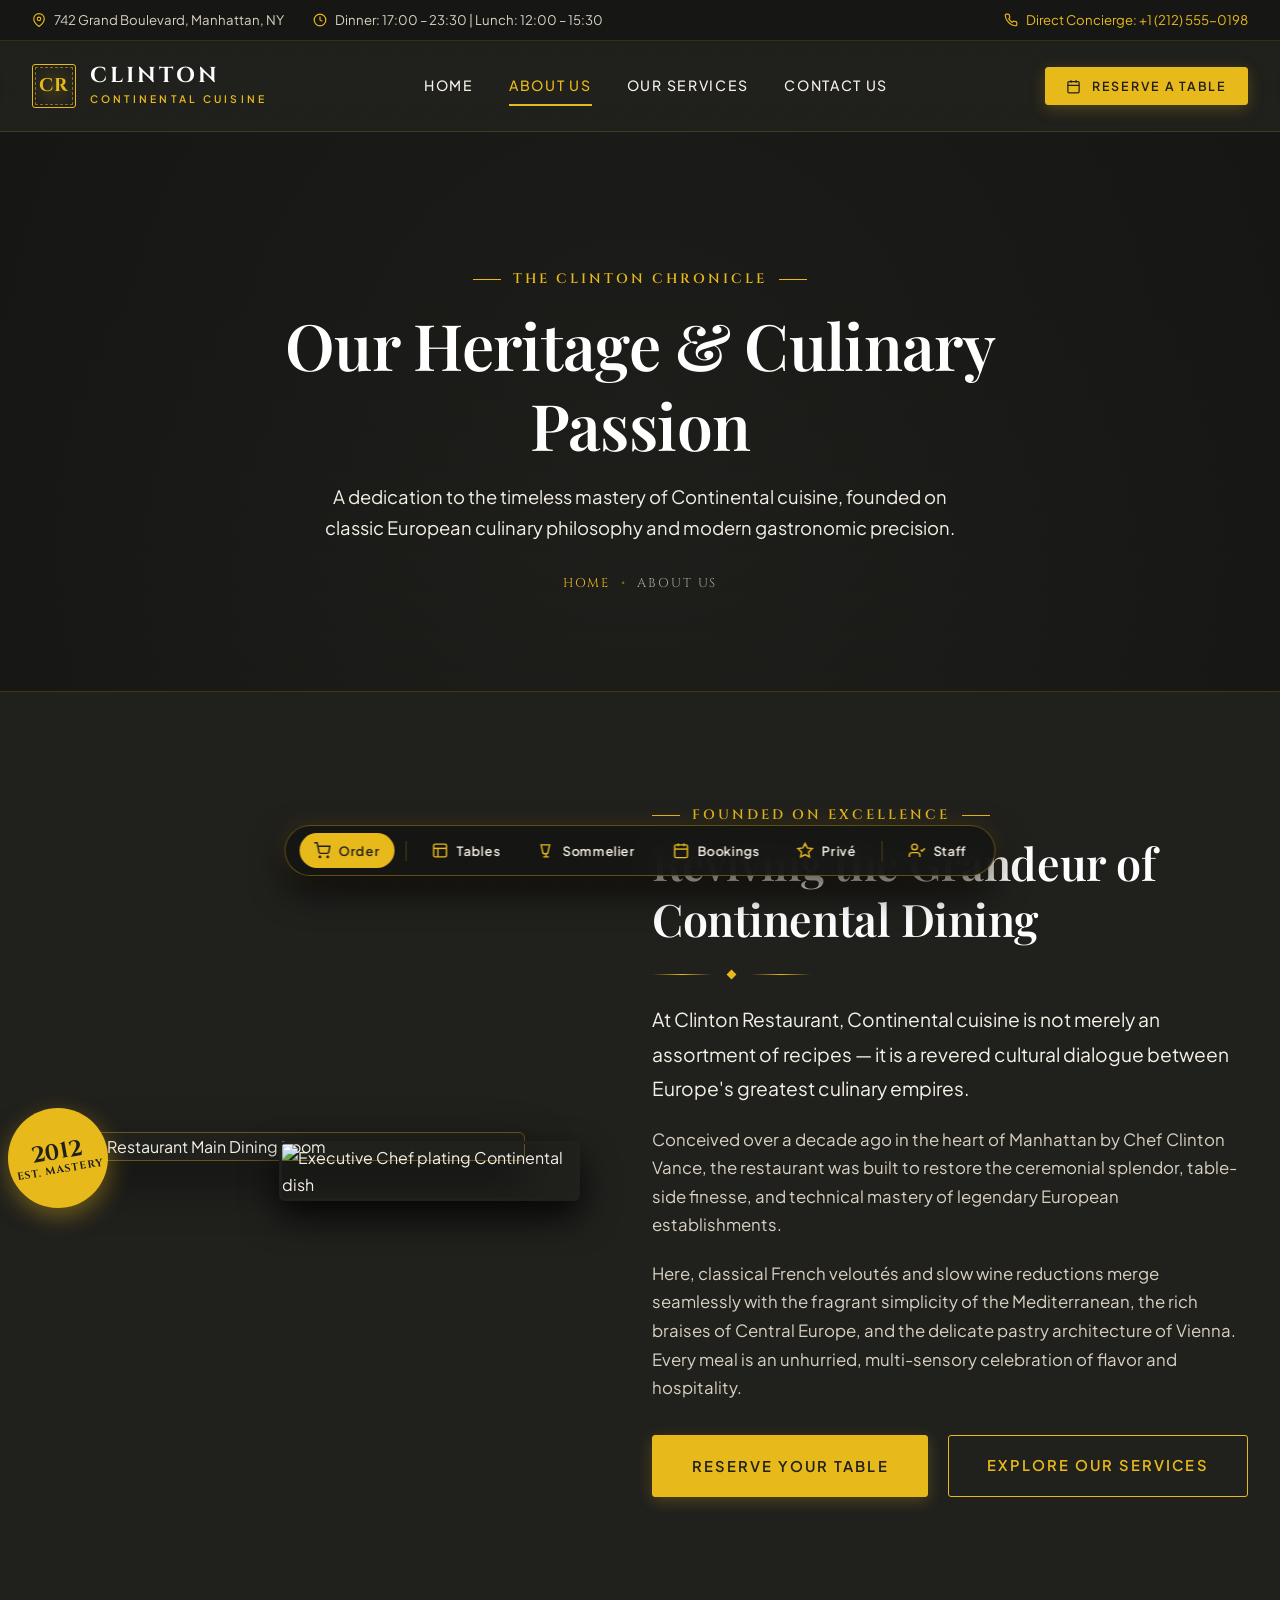
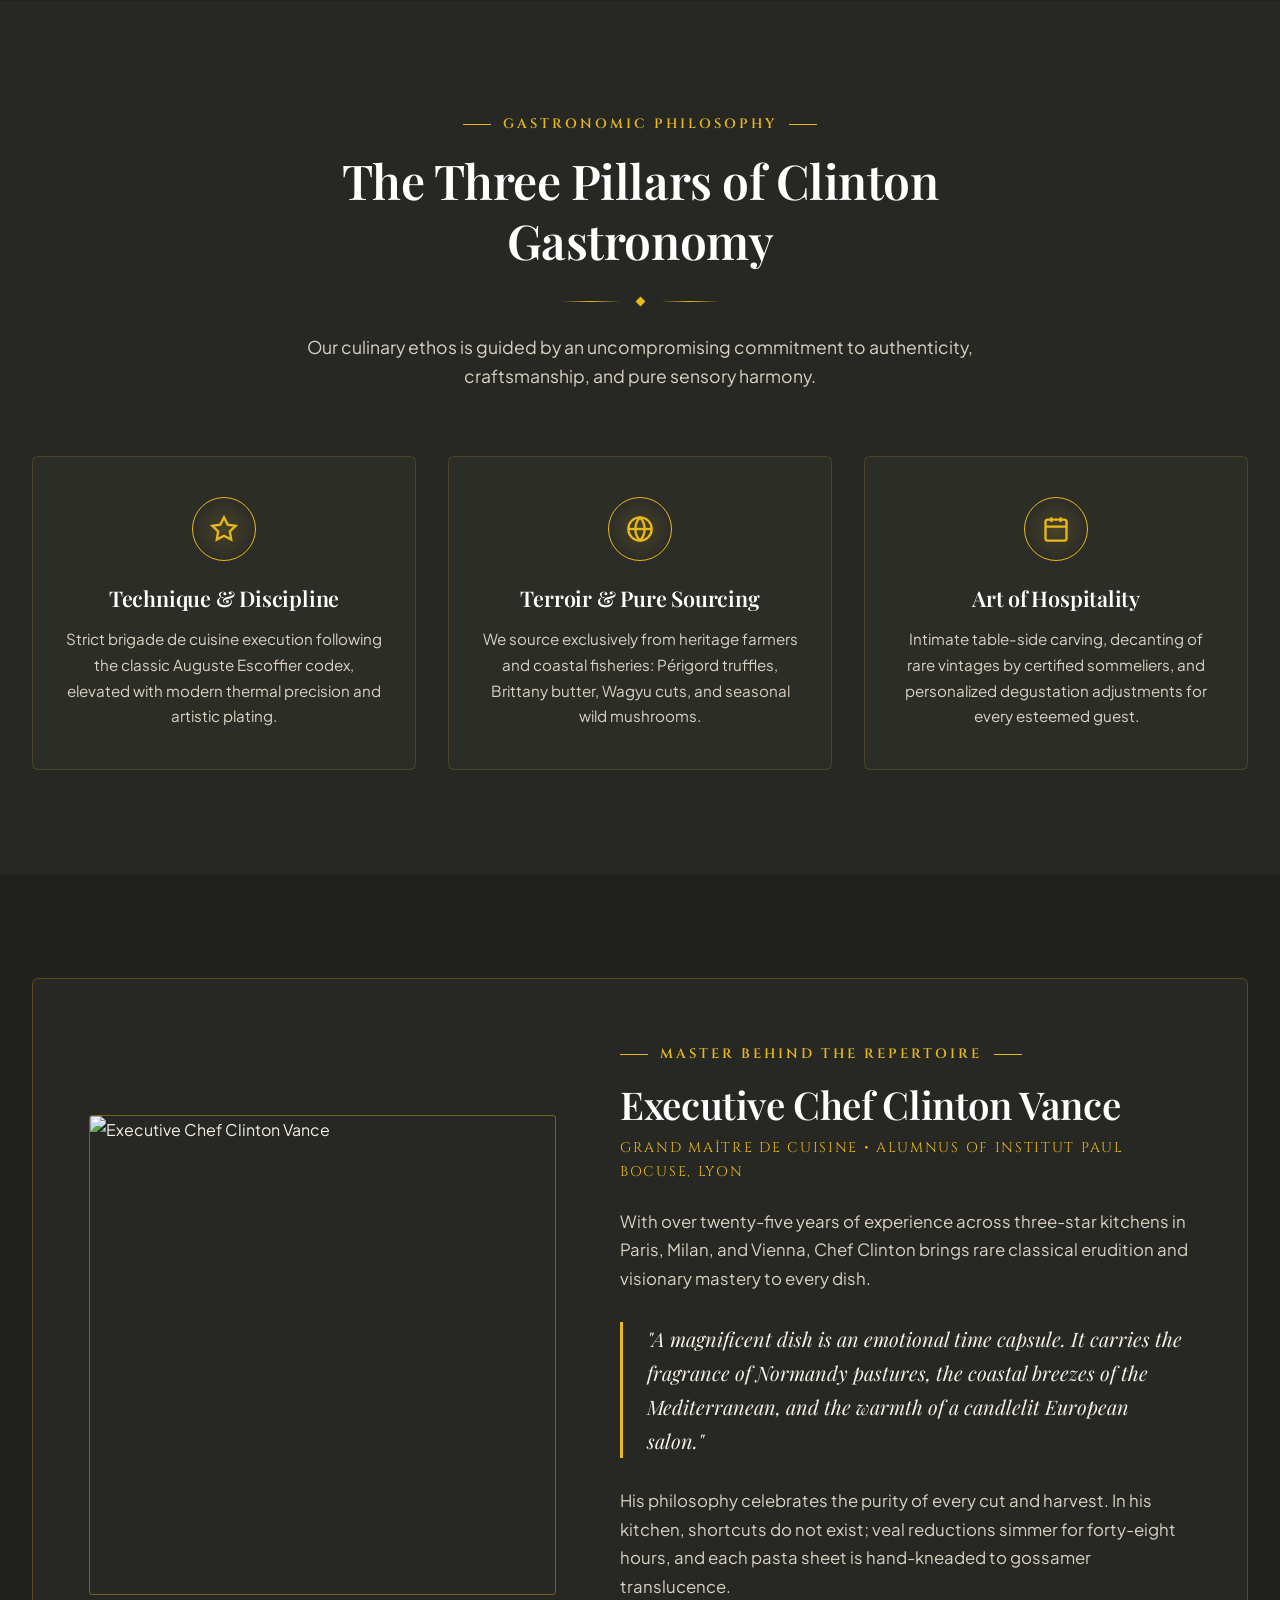
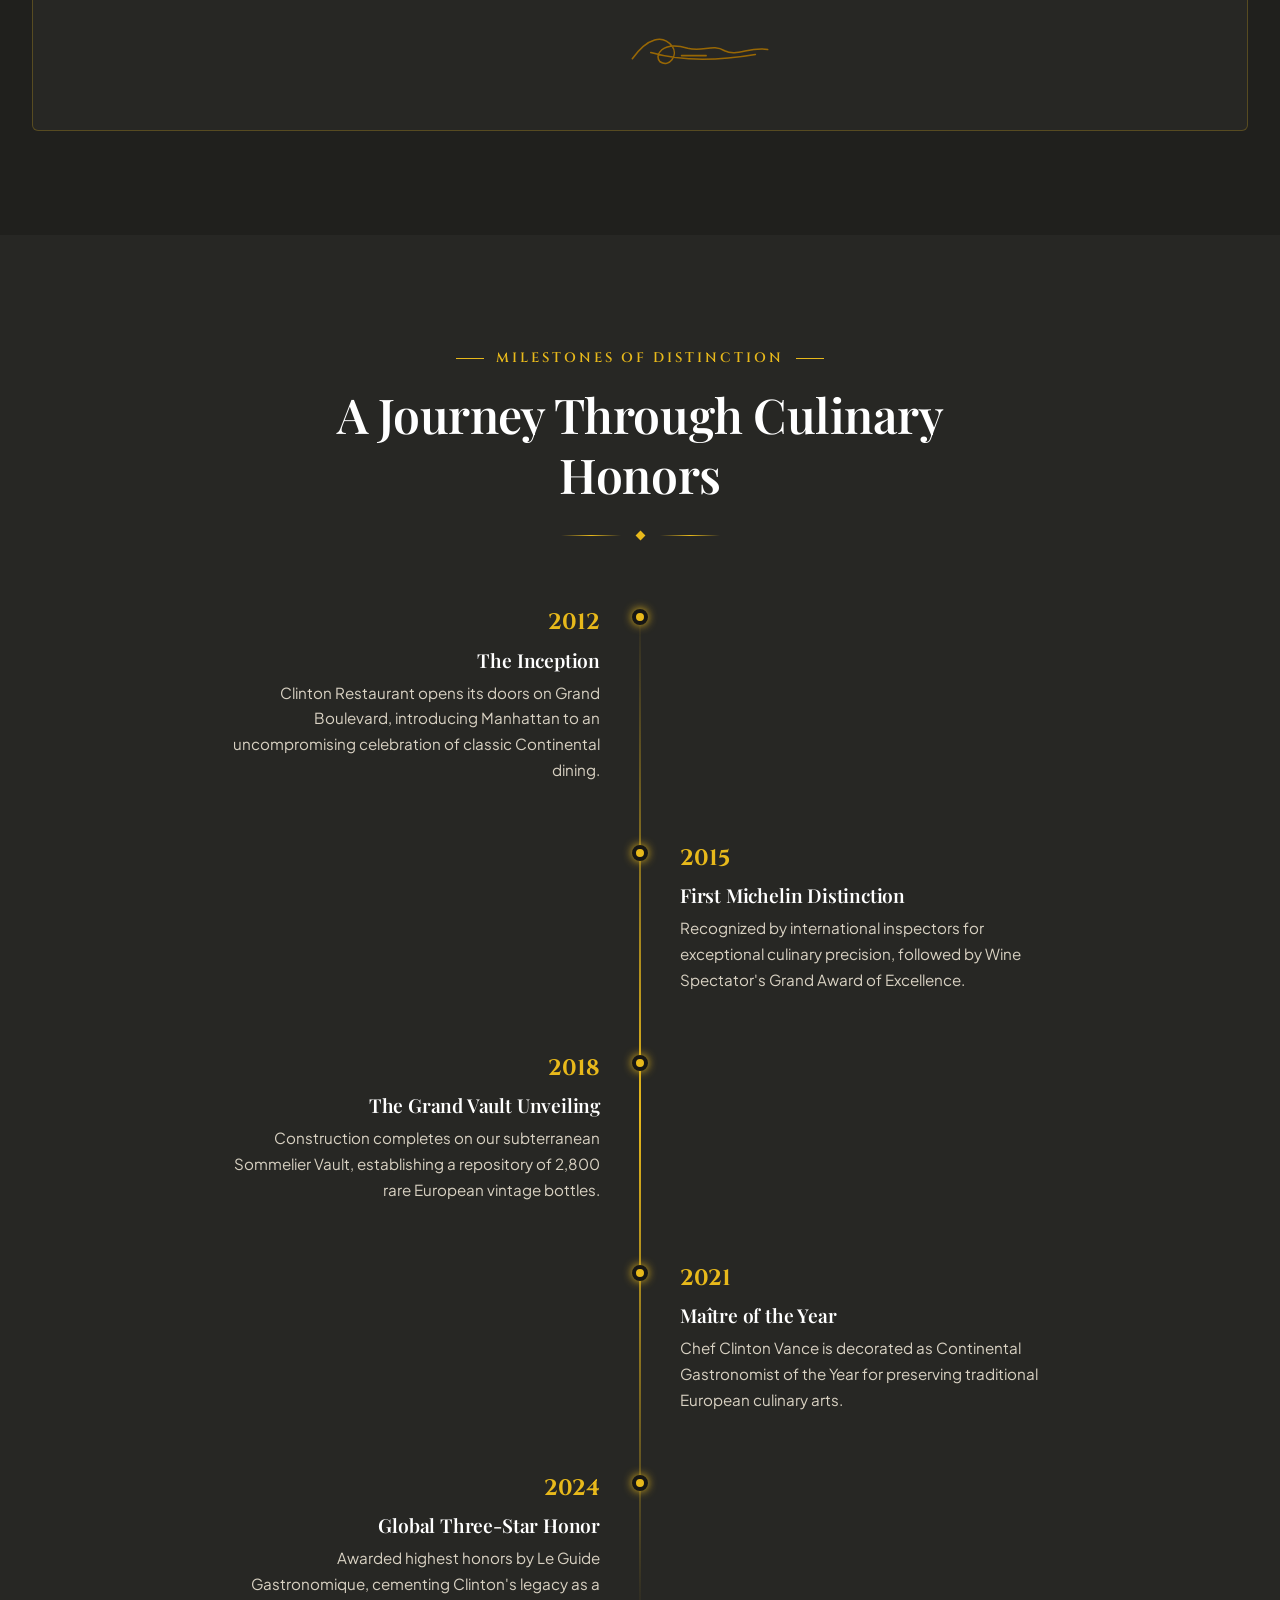
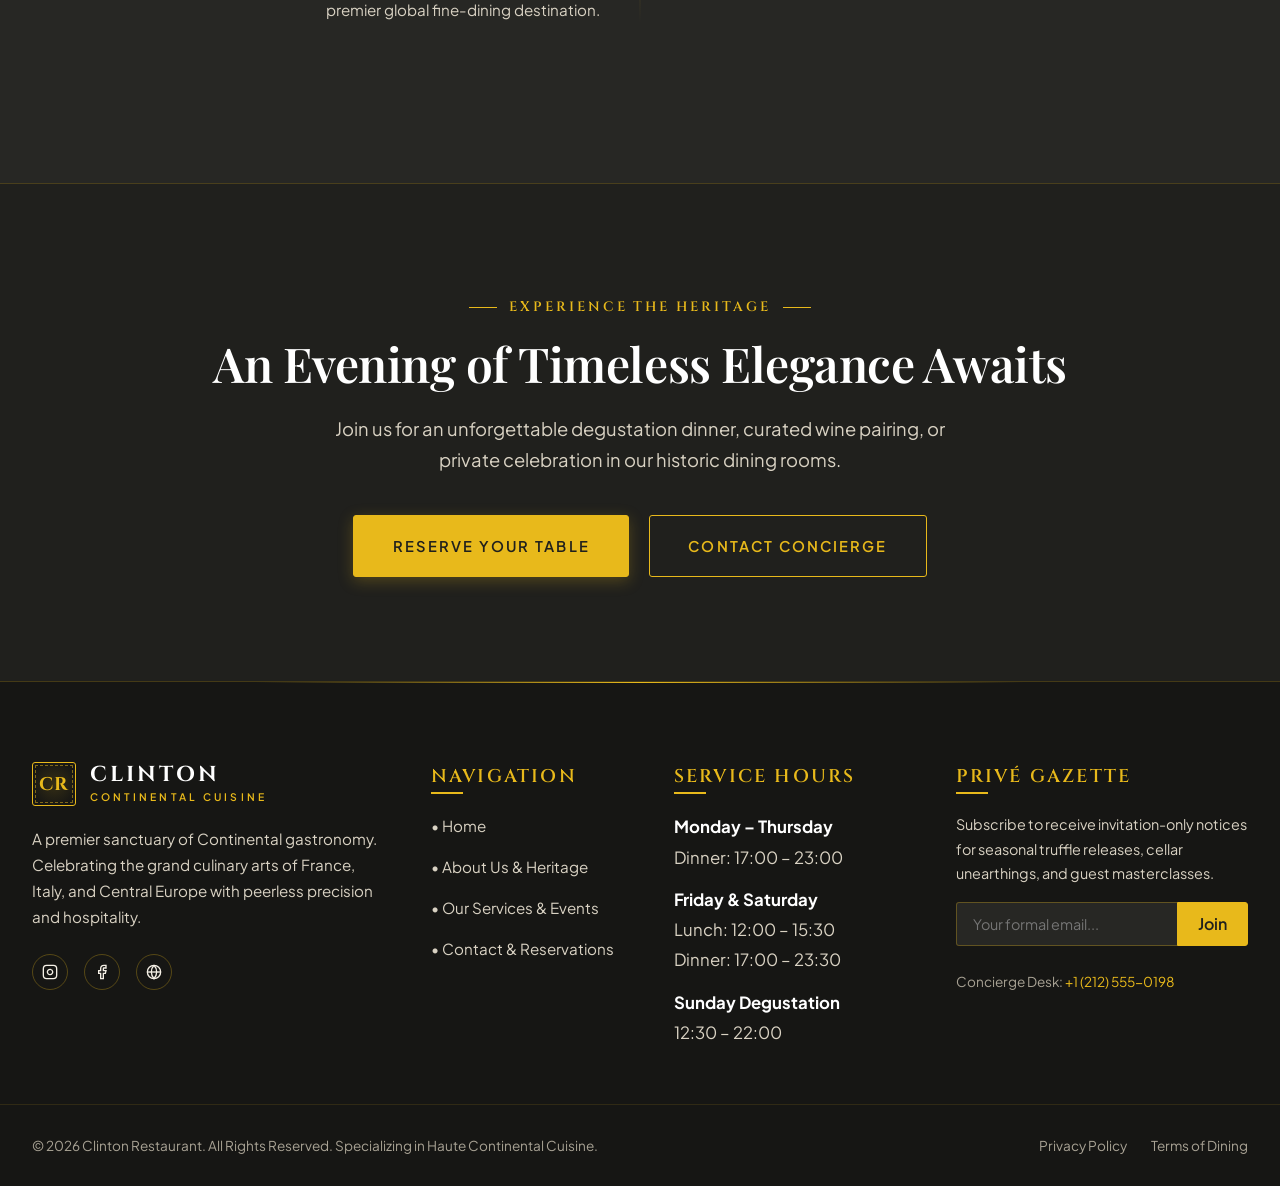
==== commit c5a6869b: "Transform Clinton Restaurant into full-featured WebApp (PWA, Cart, Floor Plan, Sommelier Concierge, " ====
--- a/about.html
+++ b/about.html
@@ -6,13 +6,19 @@
   <title>About Us — Our Heritage & Culinary Artistry | Clinton Restaurant</title>
   <meta name="description" content="Discover the story and heritage of Clinton Restaurant. World-class Continental cuisine guided by Executive Chef Clinton Vance, artisanal terroir sourcing, and European fine dining elegance.">
   
-  <!-- Favicon -->
+  <!-- Favicon & PWA Manifest -->
   <link rel="icon" type="image/svg+xml" href="assets/images/logo-crest.svg">
+  <link rel="manifest" href="manifest.json">
+  <meta name="theme-color" content="#E8B91B">
+  <meta name="apple-mobile-web-app-capable" content="yes">
+  <meta name="apple-mobile-web-app-status-bar-style" content="black-translucent">
+  <meta name="apple-mobile-web-app-title" content="Clinton Privé">
 
   <!-- Stylesheets -->
   <link rel="stylesheet" href="assets/css/style.css">
   <link rel="stylesheet" href="assets/css/components.css">
   <link rel="stylesheet" href="assets/css/pages.css">
+  <link rel="stylesheet" href="assets/css/webapp.css">
 </head>
 <body>
 
@@ -62,6 +68,10 @@
 
       <!-- Action Button & Mobile Toggle -->
       <div class="header-actions">
+        <button class="btn btn-outline-gold btn-sm" id="pwaInstallBtn" style="display: none;">
+          <svg width="14" height="14" viewBox="0 0 24 24" fill="none" stroke="currentColor" stroke-width="2"><path d="M21 15v4a2 2 0 0 1-2 2H5a2 2 0 0 1-2-2v-4"></path><polyline points="7 10 12 15 17 10"></polyline><line x1="12" y1="15" x2="12" y2="3"></line></svg>
+          Install App
+        </button>
         <button class="btn btn-gold btn-sm" data-open-modal="reservation">
           <svg width="15" height="15" viewBox="0 0 24 24" fill="none" stroke="currentColor" stroke-width="2"><rect x="3" y="4" width="18" height="18" rx="2" ry="2"></rect><line x1="16" y1="2" x2="16" y2="6"></line><line x1="8" y1="2" x2="8" y2="6"></line><line x1="3" y1="10" x2="21" y2="10"></line></svg>
           Reserve a Table
@@ -504,7 +514,9 @@
   </div>
 
   <!-- Scripts -->
+  <script src="assets/js/app-state.js"></script>
   <script src="assets/js/main.js"></script>
   <script src="assets/js/reservation.js"></script>
+  <script src="assets/js/webapp.js"></script>
 </body>
 </html>
--- a/assets/css/webapp.css
+++ b/assets/css/webapp.css
@@ -0,0 +1,531 @@
+/* ==========================================================================
+   CLINTON RESTAURANT — WEB APPLICATION SUITE
+   Components: App Dock, Slide Cart, Interactive Floor Plan, Sommelier Concierge,
+   My Bookings Portal, Privé VIP Pass, and Maître D' Operations Dashboard.
+   ========================================================================== */
+
+/* --------------------------------------------------------------------------
+   1. FLOATING LUXURY APP DOCK (Quick Action Bar)
+   -------------------------------------------------------------------------- */
+.app-floating-dock {
+  position: fixed;
+  bottom: 1.5rem;
+  left: 50%;
+  transform: translateX(-50%);
+  z-index: 1500;
+  background: rgba(22, 22, 20, 0.95);
+  backdrop-filter: blur(16px);
+  -webkit-backdrop-filter: blur(16px);
+  border: 1px solid rgba(232, 185, 27, 0.35);
+  border-radius: 50px;
+  padding: 0.45rem 0.85rem;
+  box-shadow: 0 15px 35px rgba(0, 0, 0, 0.7), 0 0 25px rgba(232, 185, 27, 0.15);
+  display: flex;
+  align-items: center;
+  gap: 0.5rem;
+  transition: all var(--transition-smooth);
+}
+
+.dock-btn {
+  background: transparent;
+  border: none;
+  color: var(--color-warm-cream);
+  padding: 0.55rem 0.9rem;
+  border-radius: 30px;
+  cursor: pointer;
+  display: flex;
+  align-items: center;
+  gap: 0.5rem;
+  font-family: var(--font-sans-body);
+  font-size: 0.8rem;
+  font-weight: 600;
+  letter-spacing: 0.05em;
+  transition: all var(--transition-fast);
+  position: relative;
+  white-space: nowrap;
+}
+
+.dock-btn svg {
+  width: 17px;
+  height: 17px;
+  color: var(--color-mustard-gold);
+  flex-shrink: 0;
+}
+
+.dock-btn:hover {
+  background: rgba(232, 185, 27, 0.15);
+  color: var(--color-pure-white);
+}
+
+.dock-btn.is-highlight {
+  background: var(--color-mustard-gold);
+  color: var(--color-charcoal-black);
+}
+
+.dock-btn.is-highlight svg {
+  color: var(--color-charcoal-black);
+}
+
+.dock-badge {
+  position: absolute;
+  top: -4px;
+  right: -4px;
+  background-color: #E8B91B;
+  color: #20201D;
+  font-size: 0.68rem;
+  font-weight: 700;
+  width: 18px;
+  height: 18px;
+  border-radius: 50%;
+  display: flex;
+  align-items: center;
+  justify-content: center;
+  box-shadow: 0 2px 8px rgba(0,0,0,0.5);
+}
+
+.dock-divider {
+  width: 1px;
+  height: 20px;
+  background: rgba(232, 185, 27, 0.25);
+  margin: 0 0.2rem;
+}
+
+
+/* --------------------------------------------------------------------------
+   2. SLIDE-OUT ORDER CART DRAWER
+   -------------------------------------------------------------------------- */
+.cart-drawer-overlay {
+  position: fixed;
+  inset: 0;
+  background: rgba(14, 14, 12, 0.8);
+  backdrop-filter: blur(6px);
+  z-index: 2500;
+  opacity: 0;
+  visibility: hidden;
+  transition: all var(--transition-smooth);
+}
+
+.cart-drawer-overlay.is-active {
+  opacity: 1;
+  visibility: visible;
+}
+
+.cart-drawer {
+  position: fixed;
+  top: 0;
+  right: -100%;
+  width: 100%;
+  max-width: 440px;
+  height: 100vh;
+  background: var(--color-charcoal-deep);
+  border-left: 1px solid rgba(232, 185, 27, 0.35);
+  z-index: 2501;
+  display: flex;
+  flex-direction: column;
+  transition: right var(--transition-smooth);
+  box-shadow: -20px 0 50px rgba(0, 0, 0, 0.8);
+}
+
+.cart-drawer.is-active {
+  right: 0;
+}
+
+.cart-header {
+  padding: 1.8rem;
+  border-bottom: 1px solid rgba(232, 185, 27, 0.2);
+  display: flex;
+  align-items: center;
+  justify-content: space-between;
+}
+
+.cart-title-wrap {
+  display: flex;
+  align-items: center;
+  gap: 0.75rem;
+}
+
+.cart-title {
+  font-family: var(--font-serif-accent);
+  font-size: 1.25rem;
+  letter-spacing: 0.1em;
+  color: var(--color-pure-white);
+  text-transform: uppercase;
+}
+
+.cart-body {
+  flex: 1;
+  overflow-y: auto;
+  padding: 1.5rem;
+  display: flex;
+  flex-direction: column;
+  gap: 1.2rem;
+}
+
+.cart-empty-state {
+  text-align: center;
+  margin: auto 0;
+  padding: 2rem;
+}
+
+.cart-empty-icon {
+  width: 60px;
+  height: 60px;
+  margin: 0 auto 1.25rem auto;
+  color: rgba(232, 185, 27, 0.4);
+}
+
+.cart-item {
+  display: flex;
+  gap: 1rem;
+  padding: 1rem;
+  background: var(--color-charcoal-surface);
+  border: 1px solid rgba(232, 185, 27, 0.18);
+  border-radius: var(--radius-xs);
+  position: relative;
+}
+
+.cart-item-img {
+  width: 70px;
+  height: 70px;
+  border-radius: var(--radius-xs);
+  object-fit: cover;
+  border: 1px solid rgba(232, 185, 27, 0.25);
+  flex-shrink: 0;
+}
+
+.cart-item-info {
+  flex: 1;
+  display: flex;
+  flex-direction: column;
+}
+
+.cart-item-name {
+  font-family: var(--font-serif-display);
+  font-size: 1.05rem;
+  color: var(--color-pure-white);
+  margin-bottom: 0.2rem;
+}
+
+.cart-item-price {
+  font-family: var(--font-serif-accent);
+  color: var(--color-mustard-gold);
+  font-weight: 700;
+  font-size: 1rem;
+  margin-bottom: 0.4rem;
+}
+
+.cart-qty-ctrl {
+  display: flex;
+  align-items: center;
+  gap: 0.6rem;
+  margin-top: auto;
+}
+
+.qty-btn {
+  width: 24px;
+  height: 24px;
+  border-radius: 50%;
+  border: 1px solid rgba(232, 185, 27, 0.35);
+  background: transparent;
+  color: var(--color-warm-cream);
+  cursor: pointer;
+  display: flex;
+  align-items: center;
+  justify-content: center;
+  font-weight: 700;
+  transition: all var(--transition-fast);
+}
+
+.qty-btn:hover {
+  background: var(--color-mustard-gold);
+  color: var(--color-charcoal-black);
+}
+
+.qty-val {
+  font-size: 0.9rem;
+  font-weight: 600;
+  color: var(--color-pure-white);
+  min-width: 18px;
+  text-align: center;
+}
+
+.cart-footer {
+  padding: 1.8rem;
+  border-top: 1px solid rgba(232, 185, 27, 0.2);
+  background: var(--color-charcoal-deep);
+}
+
+.cart-total-row {
+  display: flex;
+  justify-content: space-between;
+  margin-bottom: 0.5rem;
+  font-size: 0.95rem;
+  color: var(--color-cream-muted);
+}
+
+.cart-total-row.grand-total {
+  font-family: var(--font-serif-accent);
+  font-size: 1.35rem;
+  font-weight: 700;
+  color: var(--color-pure-white);
+  border-top: 1px solid rgba(232, 185, 27, 0.2);
+  padding-top: 0.8rem;
+  margin-top: 0.8rem;
+}
+
+.cart-total-row.grand-total span:last-child {
+  color: var(--color-mustard-gold);
+}
+
+
+/* --------------------------------------------------------------------------
+   3. INTERACTIVE RESTAURANT FLOOR PLAN TABLE SELECTOR
+   -------------------------------------------------------------------------- */
+.floor-plan-container {
+  background: #171715;
+  border: 1px solid rgba(232, 185, 27, 0.3);
+  border-radius: var(--radius-sm);
+  padding: 1.5rem;
+  position: relative;
+  overflow: hidden;
+}
+
+.floor-zones-legend {
+  display: flex;
+  align-items: center;
+  justify-content: center;
+  flex-wrap: wrap;
+  gap: 1.25rem;
+  margin-bottom: 1.5rem;
+  font-size: 0.82rem;
+  color: var(--color-cream-dim);
+}
+
+.legend-chip {
+  display: flex;
+  align-items: center;
+  gap: 0.4rem;
+}
+
+.legend-dot {
+  width: 10px;
+  height: 10px;
+  border-radius: 50%;
+}
+
+.legend-dot.available { background: #4ADE80; box-shadow: 0 0 8px rgba(74, 222, 128, 0.5); }
+.legend-dot.selected { background: #E8B91B; box-shadow: 0 0 10px rgba(232, 185, 27, 0.8); }
+.legend-dot.reserved { background: #EF4444; }
+
+.floor-grid-visual {
+  display: grid;
+  grid-template-columns: repeat(4, 1fr);
+  gap: 1rem;
+}
+
+.table-node-card {
+  background: #242420;
+  border: 1px solid rgba(232, 185, 27, 0.25);
+  border-radius: var(--radius-xs);
+  padding: 1.1rem 0.85rem;
+  text-align: center;
+  cursor: pointer;
+  transition: all var(--transition-fast);
+  position: relative;
+}
+
+.table-node-card:hover {
+  transform: translateY(-3px);
+  border-color: var(--color-mustard-gold);
+  box-shadow: 0 8px 20px rgba(0,0,0,0.5);
+}
+
+.table-node-card.is-selected {
+  background: rgba(232, 185, 27, 0.18);
+  border-color: var(--color-mustard-gold);
+  box-shadow: 0 0 18px rgba(232, 185, 27, 0.35);
+}
+
+.table-node-card.is-reserved {
+  opacity: 0.45;
+  cursor: not-allowed;
+  border-color: #555;
+}
+
+.table-icon {
+  width: 32px;
+  height: 32px;
+  margin: 0 auto 0.45rem auto;
+  color: var(--color-mustard-gold);
+}
+
+.table-node-title {
+  font-family: var(--font-serif-accent);
+  font-size: 0.95rem;
+  font-weight: 700;
+  color: var(--color-pure-white);
+  margin-bottom: 0.2rem;
+}
+
+.table-node-meta {
+  font-size: 0.75rem;
+  color: var(--color-cream-dim);
+}
+
+
+/* --------------------------------------------------------------------------
+   4. SOMMELIER CONCIERGE WIZARD
+   -------------------------------------------------------------------------- */
+.sommelier-wizard {
+  text-align: center;
+}
+
+.pairing-result-box {
+  background: var(--color-charcoal-deep);
+  border: 1px solid var(--color-mustard-gold);
+  border-radius: var(--radius-sm);
+  padding: 2rem;
+  margin-top: 1.5rem;
+  text-align: left;
+  display: flex;
+  gap: 2rem;
+  align-items: center;
+  box-shadow: 0 15px 35px rgba(0, 0, 0, 0.7);
+}
+
+.pairing-wine-badge {
+  background: rgba(232, 185, 27, 0.15);
+  color: var(--color-mustard-gold);
+  border: 1px solid var(--color-mustard-gold);
+  padding: 0.35rem 0.85rem;
+  border-radius: var(--radius-xs);
+  font-size: 0.75rem;
+  font-family: var(--font-serif-accent);
+  letter-spacing: 0.1em;
+  display: inline-block;
+  margin-bottom: 0.6rem;
+}
+
+
+/* --------------------------------------------------------------------------
+   5. PRIVÉ VIP PASS CARD
+   -------------------------------------------------------------------------- */
+.vip-pass-card {
+  background: linear-gradient(135deg, #2A2A26 0%, #1A1A18 50%, #2D2715 100%);
+  border: 1px solid var(--color-mustard-gold);
+  border-radius: var(--radius-sm);
+  padding: 2.5rem;
+  box-shadow: 0 20px 45px rgba(0,0,0,0.8), 0 0 30px rgba(232, 185, 27, 0.2);
+  position: relative;
+  overflow: hidden;
+}
+
+.vip-pass-card::after {
+  content: "";
+  position: absolute;
+  top: -50%;
+  left: -50%;
+  width: 200%;
+  height: 200%;
+  background: radial-gradient(circle, rgba(232, 185, 27, 0.08) 0%, transparent 60%);
+  pointer-events: none;
+}
+
+.vip-chip-metal {
+  width: 48px;
+  height: 36px;
+  background: linear-gradient(135deg, #d4af37 0%, #fff2a3 50%, #aa8012 100%);
+  border-radius: 4px;
+  margin-bottom: 1.5rem;
+  border: 1px solid #735706;
+}
+
+
+/* --------------------------------------------------------------------------
+   6. MAÎTRE D' OPERATIONS DASHBOARD
+   -------------------------------------------------------------------------- */
+.dashboard-metrics-grid {
+  display: grid;
+  grid-template-columns: repeat(4, 1fr);
+  gap: 1.25rem;
+  margin-bottom: 2rem;
+}
+
+.metric-stat-card {
+  background: var(--color-charcoal-deep);
+  border: 1px solid rgba(232, 185, 27, 0.25);
+  border-radius: var(--radius-xs);
+  padding: 1.35rem 1rem;
+  text-align: center;
+}
+
+.metric-stat-num {
+  font-family: var(--font-serif-accent);
+  font-size: 2rem;
+  font-weight: 700;
+  color: var(--color-mustard-gold);
+  margin-bottom: 0.2rem;
+}
+
+.metric-stat-label {
+  font-size: 0.78rem;
+  text-transform: uppercase;
+  letter-spacing: 0.1em;
+  color: var(--color-cream-dim);
+}
+
+.live-bookings-table {
+  width: 100%;
+  border-collapse: collapse;
+  font-size: 0.88rem;
+  text-align: left;
+}
+
+.live-bookings-table th {
+  padding: 0.85rem 1rem;
+  border-bottom: 1px solid rgba(232, 185, 27, 0.3);
+  color: var(--color-mustard-gold);
+  font-family: var(--font-serif-accent);
+  letter-spacing: 0.08em;
+  font-weight: 600;
+  text-transform: uppercase;
+}
+
+.live-bookings-table td {
+  padding: 0.95rem 1rem;
+  border-bottom: 1px solid rgba(232, 185, 27, 0.12);
+  color: var(--color-warm-cream);
+}
+
+.live-bookings-table tr:hover td {
+  background: rgba(232, 185, 27, 0.05);
+}
+
+
+/* --------------------------------------------------------------------------
+   7. RESPONSIVE UTILITIES
+   -------------------------------------------------------------------------- */
+@media (max-width: 900px) {
+  .app-floating-dock {
+    width: 92%;
+    bottom: 1rem;
+    justify-content: space-around;
+    padding: 0.4rem 0.5rem;
+  }
+  .dock-btn span {
+    display: none;
+  }
+  .floor-grid-visual {
+    grid-template-columns: repeat(2, 1fr);
+  }
+  .dashboard-metrics-grid {
+    grid-template-columns: repeat(2, 1fr);
+  }
+}
+
+@media (max-width: 640px) {
+  .pairing-result-box {
+    flex-direction: column;
+    text-align: center;
+  }
+}
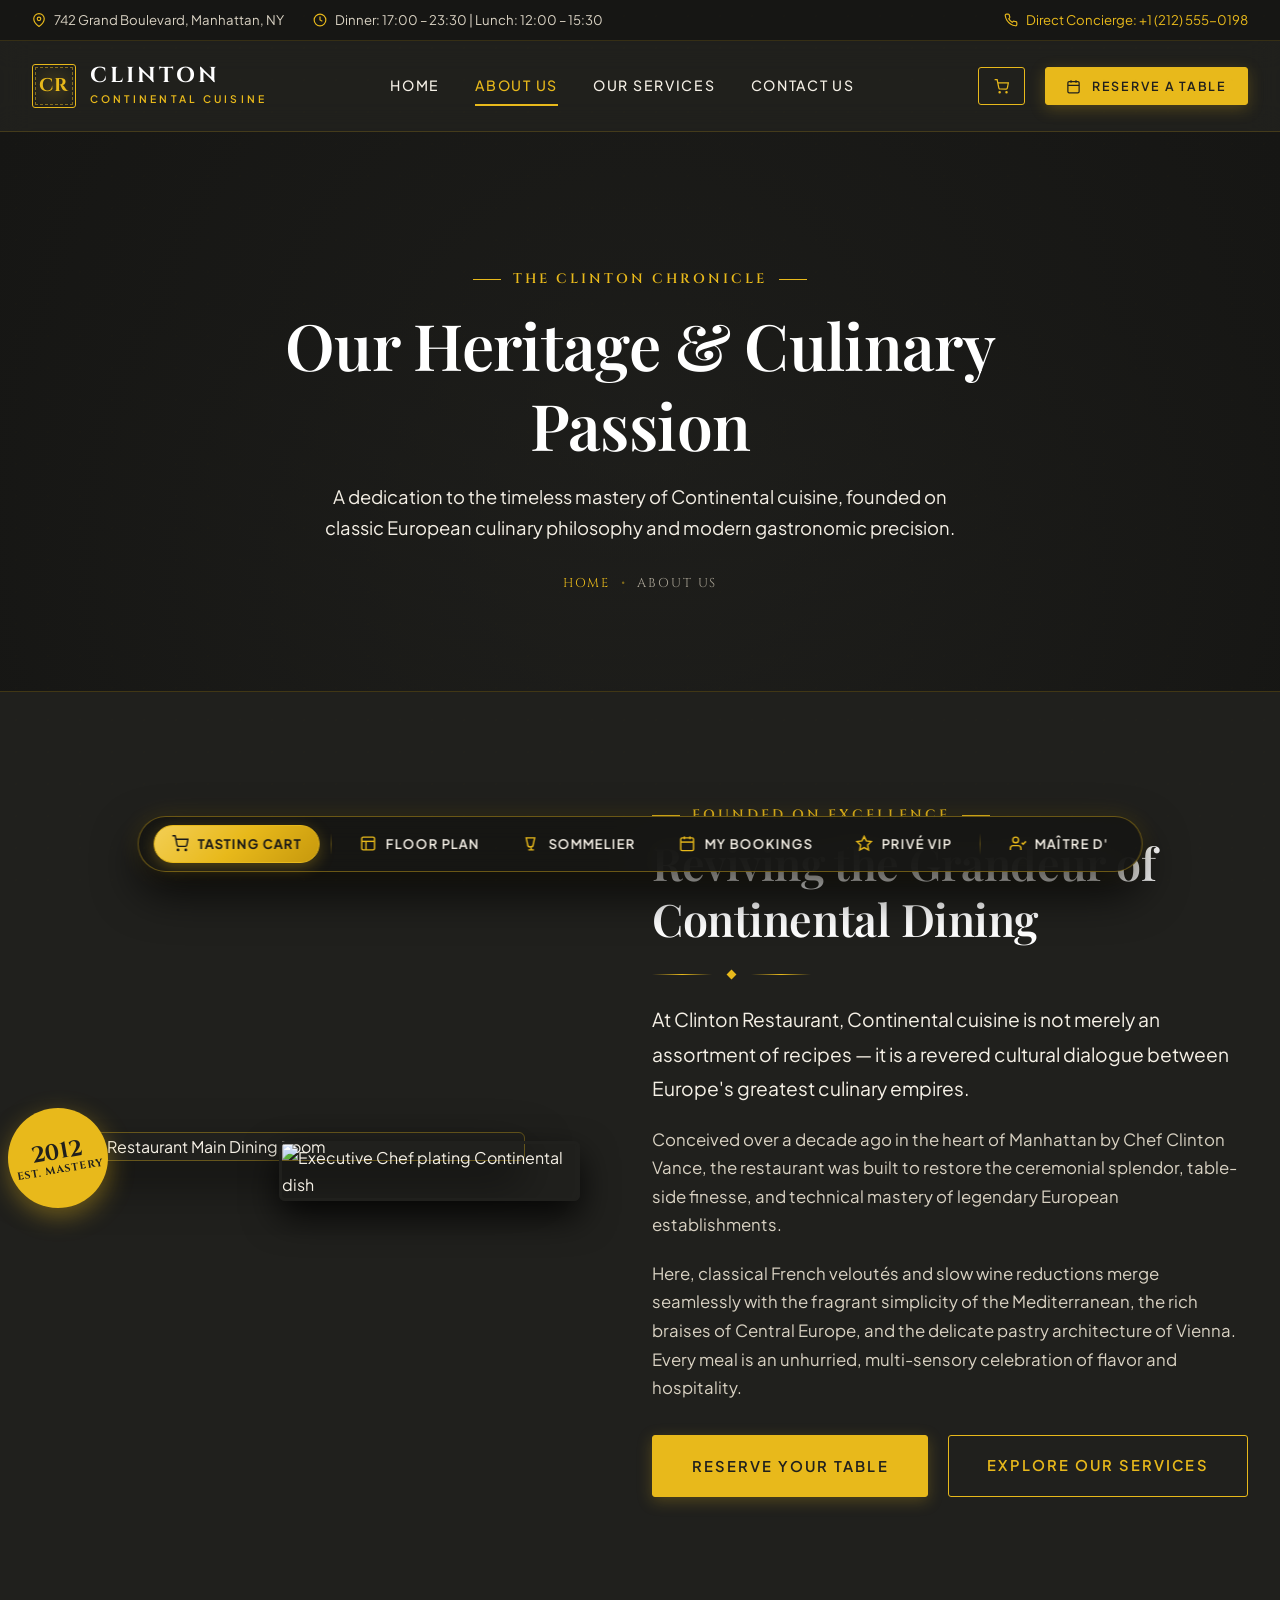
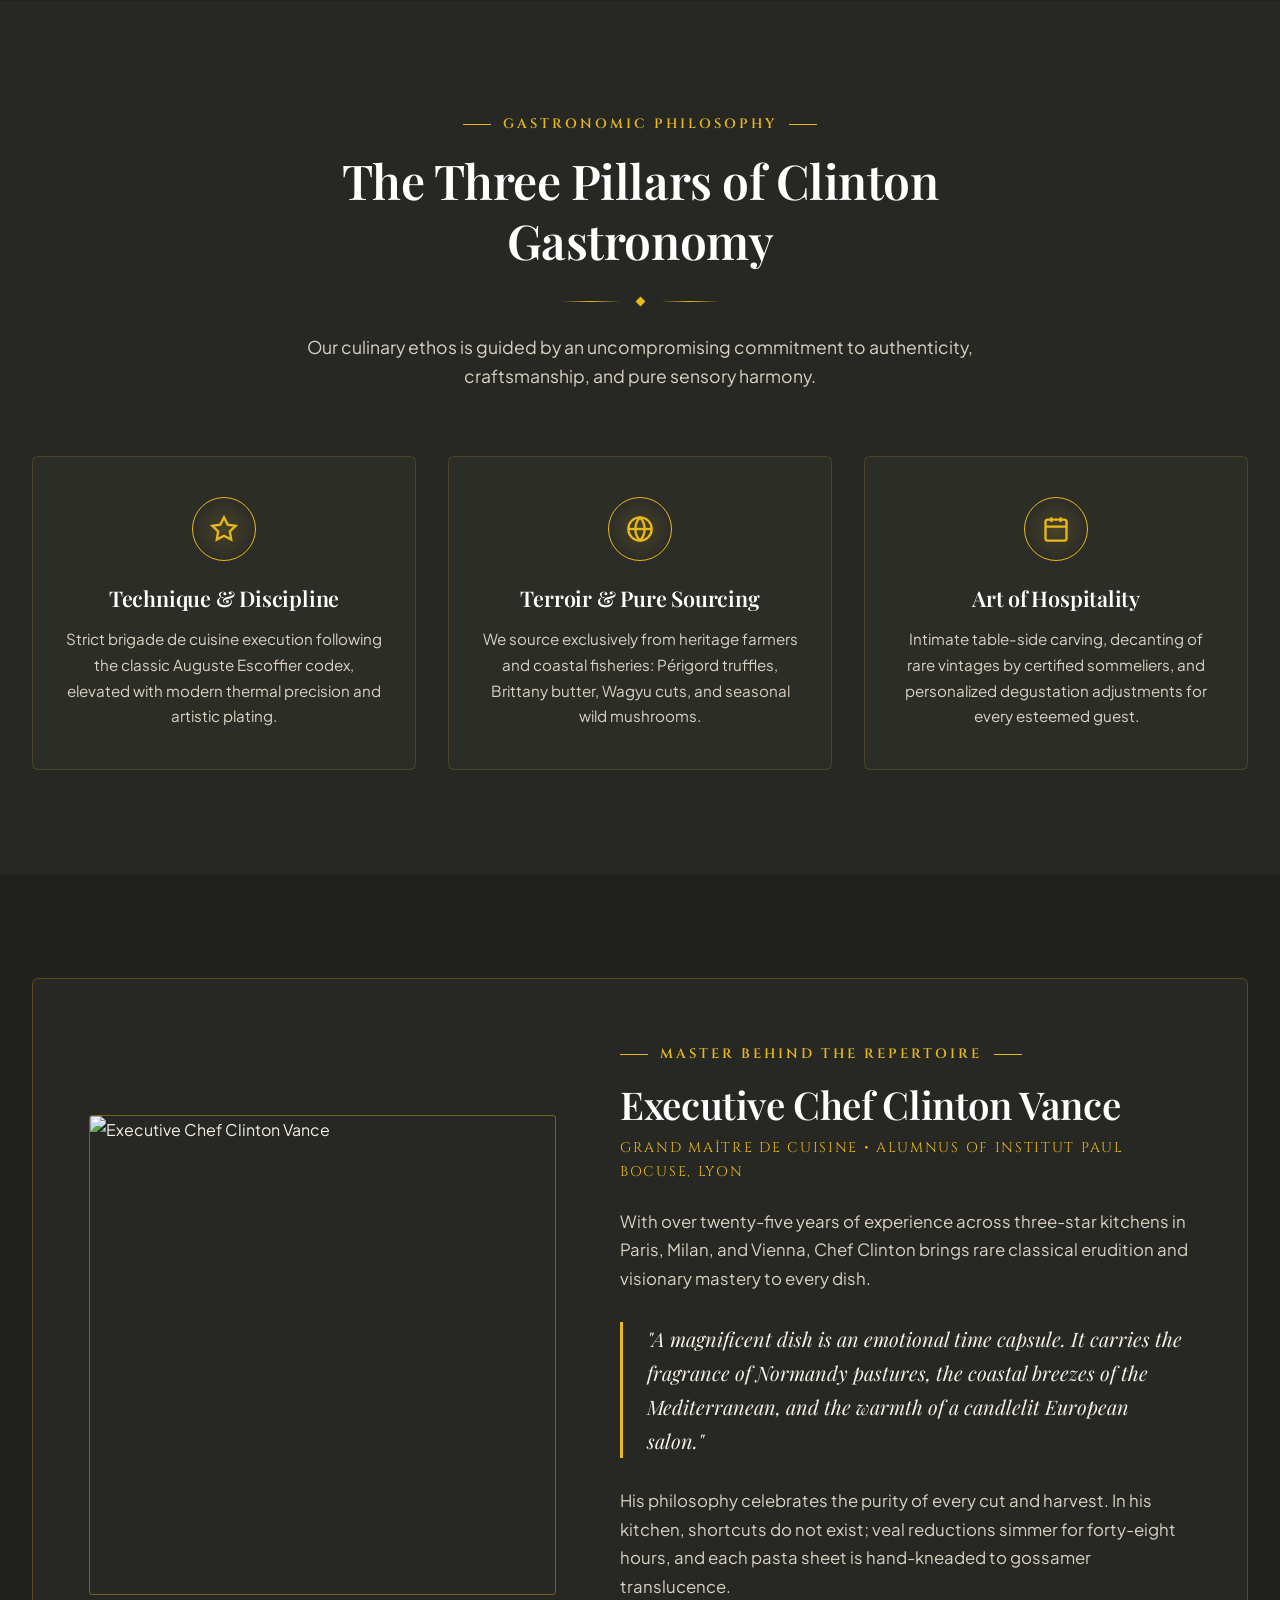
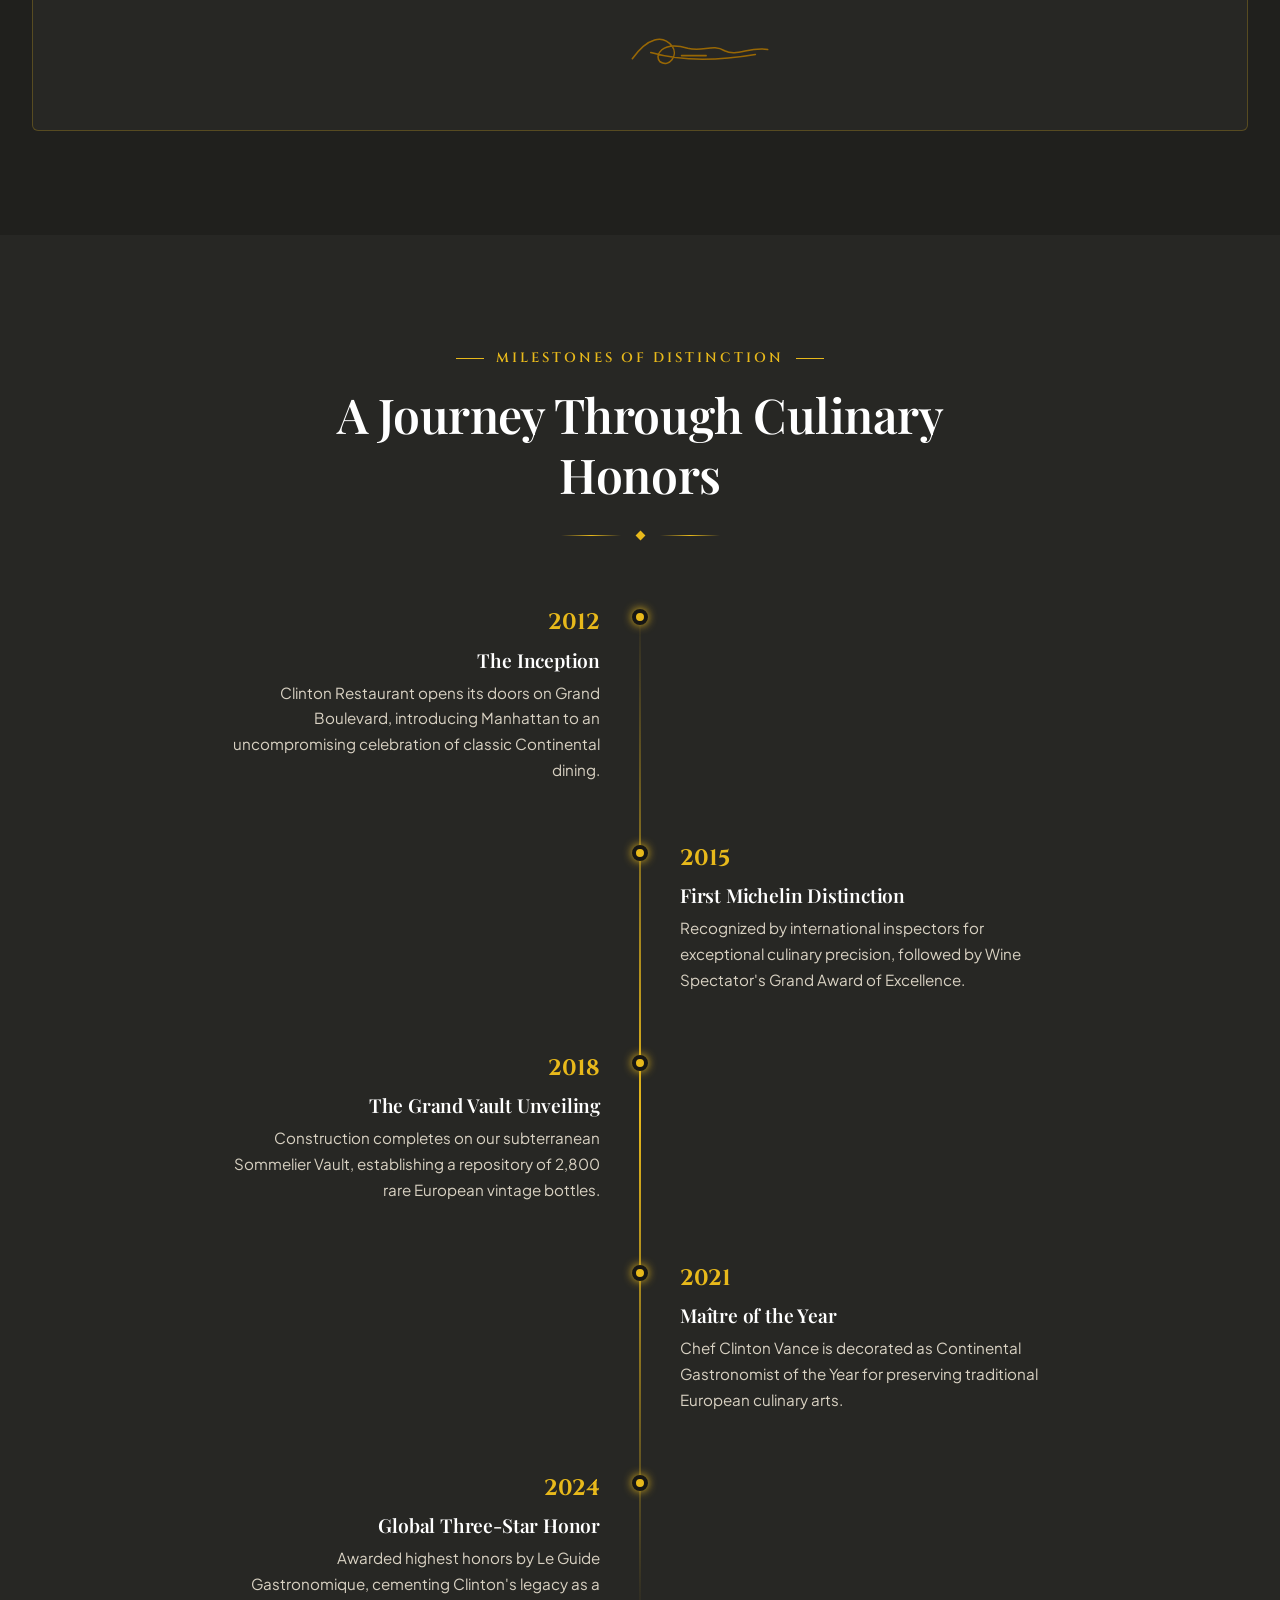
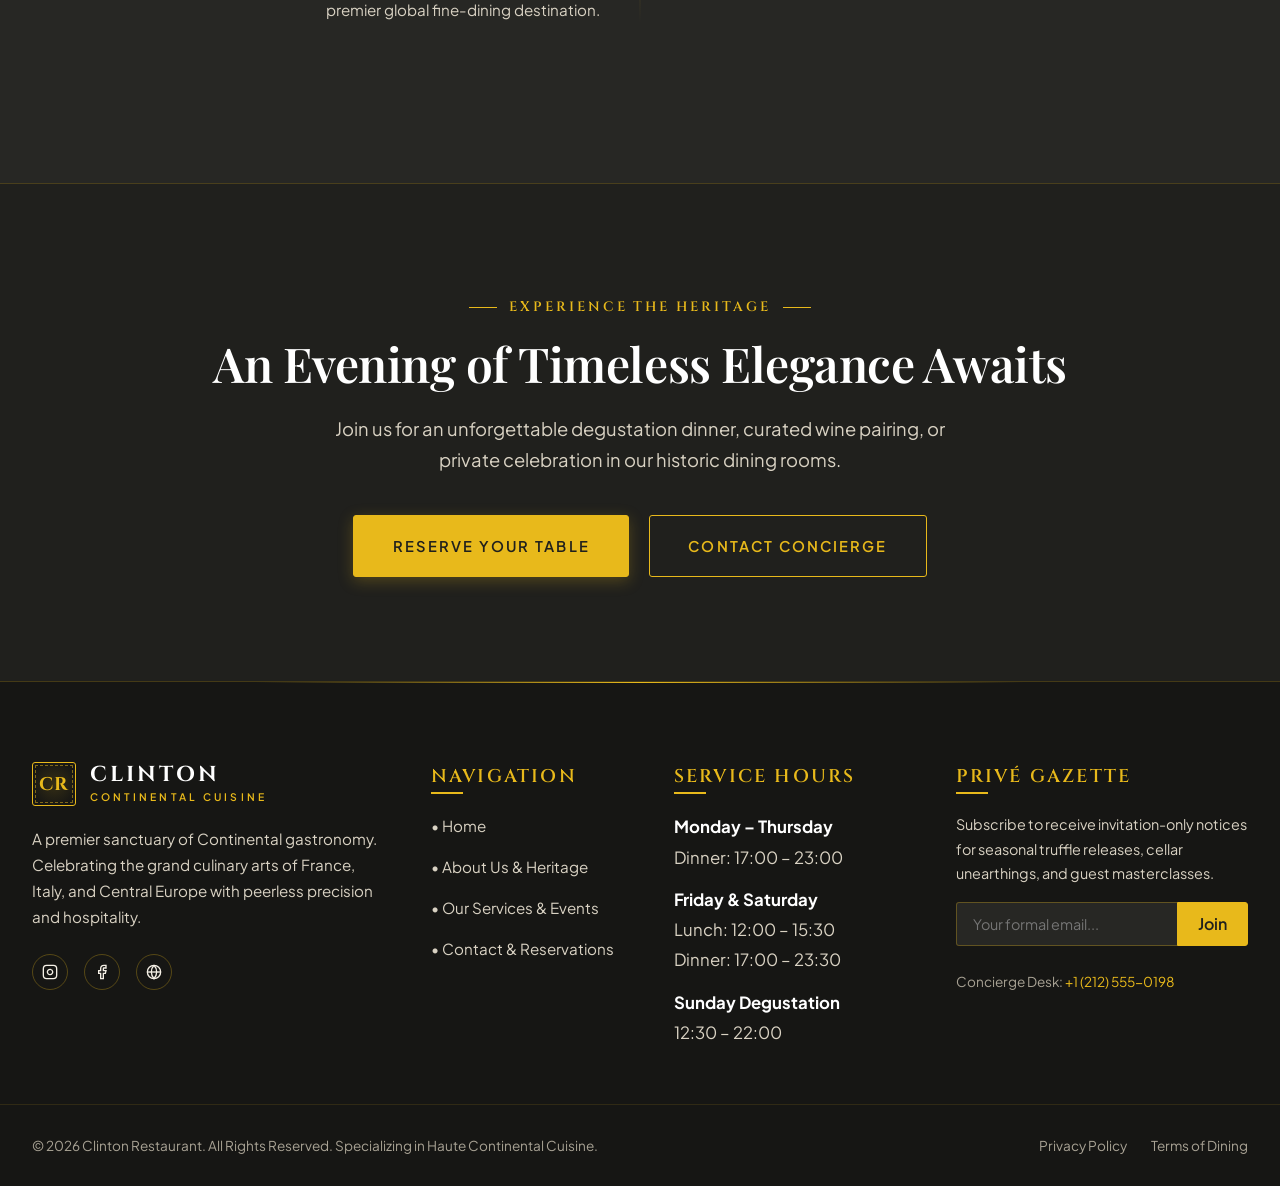
==== commit d1e1613f: "Elevate WebApp with Michelin-tier luxury features, dish provenance modal, audio chime, and course-by" ====
--- a/about.html
+++ b/about.html
@@ -72,6 +72,10 @@
           <svg width="14" height="14" viewBox="0 0 24 24" fill="none" stroke="currentColor" stroke-width="2"><path d="M21 15v4a2 2 0 0 1-2 2H5a2 2 0 0 1-2-2v-4"></path><polyline points="7 10 12 15 17 10"></polyline><line x1="12" y1="15" x2="12" y2="3"></line></svg>
           Install App
         </button>
+        <button class="btn btn-outline-gold btn-sm" onclick="document.getElementById('dockCartBtn')?.click()" aria-label="View Tasting Cart" style="padding: 0.65rem 0.95rem;">
+          <svg width="15" height="15" viewBox="0 0 24 24" fill="none" stroke="currentColor" stroke-width="2"><circle cx="9" cy="21" r="1"></circle><circle cx="20" cy="21" r="1"></circle><path d="M1 1h4l2.68 13.39a2 2 0 0 0 2 1.61h9.72a2 2 0 0 0 2-1.61L23 6H6"></path></svg>
+          <span class="cart-badge-count" style="display: none; background: #E8B91B; color: #1a1a18; border-radius: 50%; width: 18px; height: 18px; font-size: 0.7rem; font-weight: 800; align-items: center; justify-content: center; margin-left: 4px;">0</span>
+        </button>
         <button class="btn btn-gold btn-sm" data-open-modal="reservation">
           <svg width="15" height="15" viewBox="0 0 24 24" fill="none" stroke="currentColor" stroke-width="2"><rect x="3" y="4" width="18" height="18" rx="2" ry="2"></rect><line x1="16" y1="2" x2="16" y2="6"></line><line x1="8" y1="2" x2="8" y2="6"></line><line x1="3" y1="10" x2="21" y2="10"></line></svg>
           Reserve a Table
--- a/assets/css/components.css
+++ b/assets/css/components.css
@@ -796,6 +796,12 @@
   font-size: 1.25rem;
   color: var(--color-pure-white);
   font-weight: 600;
+  cursor: pointer;
+  transition: color var(--transition-fast);
+}
+
+.menu-card-title:hover {
+  color: var(--color-mustard-gold);
 }
 
 .menu-card-dots {
--- a/assets/css/webapp.css
+++ b/assets/css/webapp.css
@@ -1,45 +1,50 @@
 /* ==========================================================================
-   CLINTON RESTAURANT — WEB APPLICATION SUITE
-   Components: App Dock, Slide Cart, Interactive Floor Plan, Sommelier Concierge,
-   My Bookings Portal, Privé VIP Pass, and Maître D' Operations Dashboard.
+   CLINTON RESTAURANT — ULTRA-LUXURY CONTINENTAL WEBAPP SUITE
+   Michelin-Standard Gastronomy Application Framework & Interface
    ========================================================================== */
 
 /* --------------------------------------------------------------------------
-   1. FLOATING LUXURY APP DOCK (Quick Action Bar)
+   1. FLOATING LUXURY APP ACTION BAR (Desktop & Mobile)
    -------------------------------------------------------------------------- */
 .app-floating-dock {
   position: fixed;
-  bottom: 1.5rem;
+  bottom: 1.75rem;
   left: 50%;
   transform: translateX(-50%);
   z-index: 1500;
-  background: rgba(22, 22, 20, 0.95);
-  backdrop-filter: blur(16px);
-  -webkit-backdrop-filter: blur(16px);
-  border: 1px solid rgba(232, 185, 27, 0.35);
-  border-radius: 50px;
-  padding: 0.45rem 0.85rem;
-  box-shadow: 0 15px 35px rgba(0, 0, 0, 0.7), 0 0 25px rgba(232, 185, 27, 0.15);
-  display: flex;
-  align-items: center;
-  gap: 0.5rem;
+  background: rgba(22, 22, 20, 0.94);
+  backdrop-filter: blur(20px);
+  -webkit-backdrop-filter: blur(20px);
+  border: 1px solid rgba(232, 185, 27, 0.4);
+  border-radius: 60px;
+  padding: 0.5rem 0.95rem;
+  box-shadow: 0 20px 45px rgba(0, 0, 0, 0.75), 0 0 25px rgba(232, 185, 27, 0.15);
+  display: flex;
+  align-items: center;
+  gap: 0.45rem;
   transition: all var(--transition-smooth);
+}
+
+.app-floating-dock:hover {
+  border-color: var(--color-mustard-gold);
+  box-shadow: 0 25px 50px rgba(0, 0, 0, 0.85), 0 0 35px rgba(232, 185, 27, 0.22);
 }
 
 .dock-btn {
   background: transparent;
-  border: none;
+  border: 1px solid transparent;
   color: var(--color-warm-cream);
-  padding: 0.55rem 0.9rem;
-  border-radius: 30px;
+  padding: 0.6rem 1.05rem;
+  border-radius: 40px;
   cursor: pointer;
   display: flex;
   align-items: center;
-  gap: 0.5rem;
+  gap: 0.55rem;
   font-family: var(--font-sans-body);
-  font-size: 0.8rem;
+  font-size: 0.82rem;
   font-weight: 600;
-  letter-spacing: 0.05em;
+  letter-spacing: 0.08em;
+  text-transform: uppercase;
   transition: all var(--transition-fast);
   position: relative;
   white-space: nowrap;
@@ -50,55 +55,71 @@
   height: 17px;
   color: var(--color-mustard-gold);
   flex-shrink: 0;
+  transition: transform var(--transition-fast);
 }
 
 .dock-btn:hover {
-  background: rgba(232, 185, 27, 0.15);
+  background: rgba(232, 185, 27, 0.14);
   color: var(--color-pure-white);
+  border-color: rgba(232, 185, 27, 0.3);
+}
+
+.dock-btn:hover svg {
+  transform: scale(1.12);
 }
 
 .dock-btn.is-highlight {
-  background: var(--color-mustard-gold);
-  color: var(--color-charcoal-black);
+  background: linear-gradient(135deg, #F3CF55 0%, #E8B91B 50%, #C7990D 100%);
+  color: #1a1a18;
+  font-weight: 700;
+  border-color: #E8B91B;
+  box-shadow: 0 4px 15px rgba(232, 185, 27, 0.3);
 }
 
 .dock-btn.is-highlight svg {
-  color: var(--color-charcoal-black);
+  color: #1a1a18;
+}
+
+.dock-btn.is-highlight:hover {
+  background: linear-gradient(135deg, #FFDF70 0%, #F5CA33 50%, #D4A516 100%);
+  transform: translateY(-2px);
+  box-shadow: 0 6px 20px rgba(232, 185, 27, 0.45);
 }
 
 .dock-badge {
   position: absolute;
   top: -4px;
   right: -4px;
-  background-color: #E8B91B;
-  color: #20201D;
+  background: #E8B91B;
+  color: #1a1a18;
   font-size: 0.68rem;
-  font-weight: 700;
-  width: 18px;
-  height: 18px;
+  font-weight: 800;
+  width: 19px;
+  height: 19px;
   border-radius: 50%;
   display: flex;
   align-items: center;
   justify-content: center;
-  box-shadow: 0 2px 8px rgba(0,0,0,0.5);
+  border: 2px solid #1a1a18;
+  box-shadow: 0 2px 8px rgba(0,0,0,0.6);
 }
 
 .dock-divider {
   width: 1px;
-  height: 20px;
-  background: rgba(232, 185, 27, 0.25);
+  height: 22px;
+  background: linear-gradient(to bottom, transparent, rgba(232, 185, 27, 0.35), transparent);
   margin: 0 0.2rem;
 }
 
-
-/* --------------------------------------------------------------------------
-   2. SLIDE-OUT ORDER CART DRAWER
+/* --------------------------------------------------------------------------
+   2. SLIDE-OUT DEGUSTATION CART DRAWER
    -------------------------------------------------------------------------- */
 .cart-drawer-overlay {
   position: fixed;
   inset: 0;
-  background: rgba(14, 14, 12, 0.8);
-  backdrop-filter: blur(6px);
+  background: rgba(12, 12, 10, 0.85);
+  backdrop-filter: blur(8px);
+  -webkit-backdrop-filter: blur(8px);
   z-index: 2500;
   opacity: 0;
   visibility: hidden;
@@ -115,7 +136,7 @@
   top: 0;
   right: -100%;
   width: 100%;
-  max-width: 440px;
+  max-width: 480px;
   height: 100vh;
   background: var(--color-charcoal-deep);
   border-left: 1px solid rgba(232, 185, 27, 0.35);
@@ -123,7 +144,7 @@
   display: flex;
   flex-direction: column;
   transition: right var(--transition-smooth);
-  box-shadow: -20px 0 50px rgba(0, 0, 0, 0.8);
+  box-shadow: -25px 0 60px rgba(0, 0, 0, 0.85);
 }
 
 .cart-drawer.is-active {
@@ -131,62 +152,81 @@
 }
 
 .cart-header {
-  padding: 1.8rem;
-  border-bottom: 1px solid rgba(232, 185, 27, 0.2);
+  padding: 1.8rem 2rem;
+  border-bottom: 1px solid rgba(232, 185, 27, 0.22);
   display: flex;
   align-items: center;
   justify-content: space-between;
+  background: rgba(32, 32, 29, 0.6);
 }
 
 .cart-title-wrap {
   display: flex;
   align-items: center;
-  gap: 0.75rem;
+  gap: 0.85rem;
+}
+
+.cart-title-wrap svg {
+  width: 22px;
+  height: 22px;
+  color: var(--color-mustard-gold);
 }
 
 .cart-title {
   font-family: var(--font-serif-accent);
   font-size: 1.25rem;
-  letter-spacing: 0.1em;
+  letter-spacing: 0.12em;
   color: var(--color-pure-white);
   text-transform: uppercase;
+  margin: 0;
 }
 
 .cart-body {
   flex: 1;
   overflow-y: auto;
-  padding: 1.5rem;
+  padding: 1.8rem 2rem;
   display: flex;
   flex-direction: column;
-  gap: 1.2rem;
-}
-
-.cart-empty-state {
-  text-align: center;
-  margin: auto 0;
-  padding: 2rem;
-}
-
-.cart-empty-icon {
-  width: 60px;
-  height: 60px;
-  margin: 0 auto 1.25rem auto;
-  color: rgba(232, 185, 27, 0.4);
+  gap: 1.25rem;
+}
+
+.cart-course-group {
+  margin-bottom: 0.5rem;
+}
+
+.cart-course-label {
+  display: flex;
+  align-items: center;
+  gap: 0.6rem;
+  font-family: var(--font-serif-accent);
+  font-size: 0.78rem;
+  letter-spacing: 0.15em;
+  text-transform: uppercase;
+  color: var(--color-mustard-gold);
+  margin-bottom: 0.85rem;
+  padding-bottom: 0.4rem;
+  border-bottom: 1px dashed rgba(232, 185, 27, 0.25);
 }
 
 .cart-item {
   display: flex;
-  gap: 1rem;
-  padding: 1rem;
+  gap: 1.15rem;
+  padding: 1.15rem;
   background: var(--color-charcoal-surface);
   border: 1px solid rgba(232, 185, 27, 0.18);
   border-radius: var(--radius-xs);
   position: relative;
+  transition: all var(--transition-fast);
+}
+
+.cart-item:hover {
+  border-color: rgba(232, 185, 27, 0.45);
+  box-shadow: 0 8px 20px rgba(0, 0, 0, 0.4);
 }
 
 .cart-item-img {
-  width: 70px;
-  height: 70px;
+  width: 78px;
+  height: 78px;
   border-radius: var(--radius-xs);
   object-fit: cover;
   border: 1px solid rgba(232, 185, 27, 0.25);
@@ -201,29 +241,40 @@
 
 .cart-item-name {
   font-family: var(--font-serif-display);
+  font-size: 1.1rem;
+  font-weight: 600;
+  color: var(--color-pure-white);
+  margin-bottom: 0.25rem;
+}
+
+.cart-item-price {
+  font-family: var(--font-serif-accent);
+  color: var(--color-mustard-gold);
+  font-weight: 700;
   font-size: 1.05rem;
-  color: var(--color-pure-white);
-  margin-bottom: 0.2rem;
-}
-
-.cart-item-price {
-  font-family: var(--font-serif-accent);
-  color: var(--color-mustard-gold);
-  font-weight: 700;
-  font-size: 1rem;
   margin-bottom: 0.4rem;
 }
 
+.cart-item-pairing {
+  display: inline-flex;
+  align-items: center;
+  gap: 0.35rem;
+  font-size: 0.78rem;
+  color: #c9c894;
+  font-style: italic;
+  margin-bottom: 0.6rem;
+}
+
 .cart-qty-ctrl {
   display: flex;
   align-items: center;
-  gap: 0.6rem;
+  gap: 0.65rem;
   margin-top: auto;
 }
 
 .qty-btn {
-  width: 24px;
-  height: 24px;
+  width: 26px;
+  height: 26px;
   border-radius: 50%;
   border: 1px solid rgba(232, 185, 27, 0.35);
   background: transparent;
@@ -232,6 +283,7 @@
   display: flex;
   align-items: center;
   justify-content: center;
+  font-size: 1rem;
   font-weight: 700;
   transition: all var(--transition-fast);
 }
@@ -239,55 +291,65 @@
 .qty-btn:hover {
   background: var(--color-mustard-gold);
   color: var(--color-charcoal-black);
+  border-color: var(--color-mustard-gold);
 }
 
 .qty-val {
-  font-size: 0.9rem;
-  font-weight: 600;
+  font-size: 0.95rem;
+  font-weight: 700;
   color: var(--color-pure-white);
-  min-width: 18px;
+  min-width: 20px;
   text-align: center;
 }
 
 .cart-footer {
-  padding: 1.8rem;
-  border-top: 1px solid rgba(232, 185, 27, 0.2);
+  padding: 1.8rem 2rem;
+  border-top: 1px solid rgba(232, 185, 27, 0.22);
   background: var(--color-charcoal-deep);
 }
 
 .cart-total-row {
   display: flex;
   justify-content: space-between;
-  margin-bottom: 0.5rem;
+  margin-bottom: 0.55rem;
   font-size: 0.95rem;
   color: var(--color-cream-muted);
 }
 
 .cart-total-row.grand-total {
   font-family: var(--font-serif-accent);
-  font-size: 1.35rem;
+  font-size: 1.4rem;
   font-weight: 700;
   color: var(--color-pure-white);
-  border-top: 1px solid rgba(232, 185, 27, 0.2);
-  padding-top: 0.8rem;
-  margin-top: 0.8rem;
+  border-top: 1px solid rgba(232, 185, 27, 0.22);
+  padding-top: 0.85rem;
+  margin-top: 0.85rem;
 }
 
 .cart-total-row.grand-total span:last-child {
   color: var(--color-mustard-gold);
 }
 
-
-/* --------------------------------------------------------------------------
-   3. INTERACTIVE RESTAURANT FLOOR PLAN TABLE SELECTOR
+/* --------------------------------------------------------------------------
+   3. ARCHITECTURAL FLOOR PLAN & TABLE SELECTOR
    -------------------------------------------------------------------------- */
 .floor-plan-container {
-  background: #171715;
-  border: 1px solid rgba(232, 185, 27, 0.3);
+  background: #141412;
+  border: 1px solid rgba(232, 185, 27, 0.35);
   border-radius: var(--radius-sm);
-  padding: 1.5rem;
+  padding: 2rem;
   position: relative;
   overflow: hidden;
+}
+
+.floor-plan-blueprint-bg {
+  position: absolute;
+  inset: 0;
+  background-image: 
+    linear-gradient(rgba(232, 185, 27, 0.04) 1px, transparent 1px),
+    linear-gradient(90deg, rgba(232, 185, 27, 0.04) 1px, transparent 1px);
+  background-size: 30px 30px;
+  pointer-events: none;
 }
 
 .floor-zones-legend {
@@ -295,151 +357,191 @@
   align-items: center;
   justify-content: center;
   flex-wrap: wrap;
-  gap: 1.25rem;
-  margin-bottom: 1.5rem;
-  font-size: 0.82rem;
-  color: var(--color-cream-dim);
+  gap: 1.5rem;
+  margin-bottom: 1.75rem;
+  font-size: 0.85rem;
+  color: var(--color-cream-muted);
+  position: relative;
+  z-index: 2;
 }
 
 .legend-chip {
   display: flex;
   align-items: center;
-  gap: 0.4rem;
+  gap: 0.5rem;
 }
 
 .legend-dot {
-  width: 10px;
-  height: 10px;
+  width: 11px;
+  height: 11px;
   border-radius: 50%;
 }
 
-.legend-dot.available { background: #4ADE80; box-shadow: 0 0 8px rgba(74, 222, 128, 0.5); }
-.legend-dot.selected { background: #E8B91B; box-shadow: 0 0 10px rgba(232, 185, 27, 0.8); }
-.legend-dot.reserved { background: #EF4444; }
-
-.floor-grid-visual {
+.legend-dot.available { background: #4ADE80; box-shadow: 0 0 10px rgba(74, 222, 128, 0.6); }
+.legend-dot.selected { background: #E8B91B; box-shadow: 0 0 12px rgba(232, 185, 27, 0.9); }
+.legend-dot.reserved { background: #EF4444; opacity: 0.7; }
+
+.floor-zones-wrapper {
   display: grid;
   grid-template-columns: repeat(4, 1fr);
-  gap: 1rem;
+  gap: 1.15rem;
+  position: relative;
+  z-index: 2;
 }
 
 .table-node-card {
-  background: #242420;
-  border: 1px solid rgba(232, 185, 27, 0.25);
+  background: rgba(36, 36, 32, 0.85);
+  border: 1px solid rgba(232, 185, 27, 0.28);
   border-radius: var(--radius-xs);
-  padding: 1.1rem 0.85rem;
+  padding: 1.25rem 0.95rem;
   text-align: center;
   cursor: pointer;
   transition: all var(--transition-fast);
   position: relative;
+  backdrop-filter: blur(4px);
 }
 
 .table-node-card:hover {
-  transform: translateY(-3px);
+  transform: translateY(-4px);
   border-color: var(--color-mustard-gold);
-  box-shadow: 0 8px 20px rgba(0,0,0,0.5);
+  background: rgba(45, 45, 40, 0.95);
+  box-shadow: 0 10px 25px rgba(0,0,0,0.6), 0 0 15px rgba(232, 185, 27, 0.15);
 }
 
 .table-node-card.is-selected {
-  background: rgba(232, 185, 27, 0.18);
+  background: rgba(232, 185, 27, 0.2);
   border-color: var(--color-mustard-gold);
-  box-shadow: 0 0 18px rgba(232, 185, 27, 0.35);
+  box-shadow: 0 0 25px rgba(232, 185, 27, 0.4);
+  transform: translateY(-2px);
 }
 
 .table-node-card.is-reserved {
   opacity: 0.45;
   cursor: not-allowed;
-  border-color: #555;
-}
-
-.table-icon {
-  width: 32px;
-  height: 32px;
-  margin: 0 auto 0.45rem auto;
-  color: var(--color-mustard-gold);
+  border-color: #4a4a45;
+}
+
+.table-icon-svg {
+  width: 34px;
+  height: 34px;
+  margin: 0 auto 0.5rem auto;
+  color: var(--color-mustard-gold);
+  transition: transform var(--transition-fast);
+}
+
+.table-node-card:hover .table-icon-svg {
+  transform: scale(1.1);
 }
 
 .table-node-title {
   font-family: var(--font-serif-accent);
-  font-size: 0.95rem;
+  font-size: 1rem;
   font-weight: 700;
   color: var(--color-pure-white);
-  margin-bottom: 0.2rem;
+  margin-bottom: 0.25rem;
 }
 
 .table-node-meta {
-  font-size: 0.75rem;
+  font-size: 0.78rem;
   color: var(--color-cream-dim);
 }
 
-
-/* --------------------------------------------------------------------------
-   4. SOMMELIER CONCIERGE WIZARD
-   -------------------------------------------------------------------------- */
-.sommelier-wizard {
-  text-align: center;
-}
-
+.table-status-pill {
+  display: inline-block;
+  font-size: 0.7rem;
+  font-weight: 700;
+  letter-spacing: 0.08em;
+  text-transform: uppercase;
+  margin-top: 0.5rem;
+}
+
+/* --------------------------------------------------------------------------
+   4. SOMMELIER CONCIERGE MODAL
+   -------------------------------------------------------------------------- */
 .pairing-result-box {
   background: var(--color-charcoal-deep);
   border: 1px solid var(--color-mustard-gold);
   border-radius: var(--radius-sm);
-  padding: 2rem;
-  margin-top: 1.5rem;
+  padding: 2.2rem;
+  margin-top: 1.8rem;
   text-align: left;
   display: flex;
   gap: 2rem;
   align-items: center;
-  box-shadow: 0 15px 35px rgba(0, 0, 0, 0.7);
+  box-shadow: 0 18px 45px rgba(0, 0, 0, 0.8), 0 0 25px rgba(232, 185, 27, 0.15);
+  animation: fadeIn 0.4s ease-out;
+}
+
+@keyframes fadeIn {
+  from { opacity: 0; transform: translateY(10px); }
+  to { opacity: 1; transform: translateY(0); }
 }
 
 .pairing-wine-badge {
   background: rgba(232, 185, 27, 0.15);
   color: var(--color-mustard-gold);
   border: 1px solid var(--color-mustard-gold);
-  padding: 0.35rem 0.85rem;
+  padding: 0.4rem 0.95rem;
   border-radius: var(--radius-xs);
   font-size: 0.75rem;
   font-family: var(--font-serif-accent);
-  letter-spacing: 0.1em;
+  letter-spacing: 0.14em;
+  text-transform: uppercase;
   display: inline-block;
-  margin-bottom: 0.6rem;
-}
-
+  margin-bottom: 0.75rem;
+}
 
 /* --------------------------------------------------------------------------
    5. PRIVÉ VIP PASS CARD
    -------------------------------------------------------------------------- */
 .vip-pass-card {
-  background: linear-gradient(135deg, #2A2A26 0%, #1A1A18 50%, #2D2715 100%);
+  background: linear-gradient(135deg, #2D2D28 0%, #171715 50%, #332B14 100%);
   border: 1px solid var(--color-mustard-gold);
   border-radius: var(--radius-sm);
-  padding: 2.5rem;
-  box-shadow: 0 20px 45px rgba(0,0,0,0.8), 0 0 30px rgba(232, 185, 27, 0.2);
+  padding: 2.8rem;
+  box-shadow: 0 25px 60px rgba(0,0,0,0.85), 0 0 40px rgba(232, 185, 27, 0.25);
   position: relative;
   overflow: hidden;
-}
-
-.vip-pass-card::after {
+  transition: transform var(--transition-smooth);
+}
+
+.vip-pass-card:hover {
+  transform: translateY(-4px);
+}
+
+.vip-pass-card::before {
   content: "";
   position: absolute;
-  top: -50%;
-  left: -50%;
-  width: 200%;
-  height: 200%;
-  background: radial-gradient(circle, rgba(232, 185, 27, 0.08) 0%, transparent 60%);
-  pointer-events: none;
+  top: 0;
+  left: -100%;
+  width: 100%;
+  height: 100%;
+  background: linear-gradient(90deg, transparent, rgba(232, 185, 27, 0.18), transparent);
+  transition: left 0.8s ease;
+}
+
+.vip-pass-card:hover::before {
+  left: 100%;
 }
 
 .vip-chip-metal {
-  width: 48px;
-  height: 36px;
-  background: linear-gradient(135deg, #d4af37 0%, #fff2a3 50%, #aa8012 100%);
-  border-radius: 4px;
+  width: 52px;
+  height: 38px;
+  background: linear-gradient(135deg, #F3CF55 0%, #FFF4B8 50%, #B88E0B 100%);
+  border-radius: 6px;
   margin-bottom: 1.5rem;
   border: 1px solid #735706;
-}
-
+  box-shadow: 0 4px 12px rgba(0,0,0,0.5);
+  position: relative;
+}
+
+.vip-chip-metal::after {
+  content: "";
+  position: absolute;
+  inset: 5px;
+  border: 1px solid rgba(0, 0, 0, 0.35);
+  border-radius: 3px;
+}
 
 /* --------------------------------------------------------------------------
    6. MAÎTRE D' OPERATIONS DASHBOARD
@@ -453,73 +555,115 @@
 
 .metric-stat-card {
   background: var(--color-charcoal-deep);
-  border: 1px solid rgba(232, 185, 27, 0.25);
+  border: 1px solid rgba(232, 185, 27, 0.28);
   border-radius: var(--radius-xs);
-  padding: 1.35rem 1rem;
+  padding: 1.4rem 1.1rem;
   text-align: center;
+  transition: all var(--transition-fast);
+}
+
+.metric-stat-card:hover {
+  border-color: var(--color-mustard-gold);
+  transform: translateY(-2px);
 }
 
 .metric-stat-num {
   font-family: var(--font-serif-accent);
-  font-size: 2rem;
-  font-weight: 700;
-  color: var(--color-mustard-gold);
-  margin-bottom: 0.2rem;
+  font-size: 2.2rem;
+  font-weight: 700;
+  color: var(--color-mustard-gold);
+  margin-bottom: 0.25rem;
+  line-height: 1;
 }
 
 .metric-stat-label {
   font-size: 0.78rem;
   text-transform: uppercase;
-  letter-spacing: 0.1em;
+  letter-spacing: 0.12em;
   color: var(--color-cream-dim);
 }
 
 .live-bookings-table {
   width: 100%;
   border-collapse: collapse;
-  font-size: 0.88rem;
+  font-size: 0.9rem;
   text-align: left;
 }
 
 .live-bookings-table th {
-  padding: 0.85rem 1rem;
-  border-bottom: 1px solid rgba(232, 185, 27, 0.3);
-  color: var(--color-mustard-gold);
-  font-family: var(--font-serif-accent);
-  letter-spacing: 0.08em;
+  padding: 1rem 1.15rem;
+  border-bottom: 1px solid rgba(232, 185, 27, 0.35);
+  color: var(--color-mustard-gold);
+  font-family: var(--font-serif-accent);
+  letter-spacing: 0.1em;
   font-weight: 600;
   text-transform: uppercase;
+  background: rgba(32, 32, 29, 0.4);
 }
 
 .live-bookings-table td {
-  padding: 0.95rem 1rem;
+  padding: 1rem 1.15rem;
   border-bottom: 1px solid rgba(232, 185, 27, 0.12);
   color: var(--color-warm-cream);
 }
 
 .live-bookings-table tr:hover td {
-  background: rgba(232, 185, 27, 0.05);
-}
-
-
-/* --------------------------------------------------------------------------
-   7. RESPONSIVE UTILITIES
+  background: rgba(232, 185, 27, 0.06);
+}
+
+/* --------------------------------------------------------------------------
+   7. DISH DETAIL MODAL (Quick View & Provenance)
+   -------------------------------------------------------------------------- */
+.dish-detail-layout {
+  display: grid;
+  grid-template-columns: 1fr 1fr;
+  gap: 2.5rem;
+  align-items: center;
+}
+
+.dish-detail-img {
+  width: 100%;
+  height: 340px;
+  object-fit: cover;
+  border-radius: var(--radius-xs);
+  border: 1px solid rgba(232, 185, 27, 0.35);
+  box-shadow: var(--shadow-lg);
+}
+
+.dish-provenance-box {
+  background: rgba(232, 185, 27, 0.08);
+  border: 1px dashed rgba(232, 185, 27, 0.35);
+  border-radius: var(--radius-xs);
+  padding: 1rem 1.25rem;
+  margin: 1rem 0;
+  font-size: 0.88rem;
+  color: var(--color-warm-cream);
+}
+
+/* --------------------------------------------------------------------------
+   8. RESPONSIVE BREAKPOINTS
    -------------------------------------------------------------------------- */
 @media (max-width: 900px) {
   .app-floating-dock {
-    width: 92%;
-    bottom: 1rem;
+    width: 94%;
+    bottom: 1.1rem;
     justify-content: space-around;
-    padding: 0.4rem 0.5rem;
+    padding: 0.45rem 0.6rem;
+  }
+  .dock-btn {
+    padding: 0.5rem 0.75rem;
   }
   .dock-btn span {
     display: none;
   }
-  .floor-grid-visual {
+  .floor-zones-wrapper {
     grid-template-columns: repeat(2, 1fr);
   }
   .dashboard-metrics-grid {
     grid-template-columns: repeat(2, 1fr);
+  }
+  .dish-detail-layout {
+    grid-template-columns: 1fr;
   }
 }
 
@@ -528,4 +672,10 @@
     flex-direction: column;
     text-align: center;
   }
-}
+  .cart-drawer {
+    max-width: 100%;
+  }
+  .floor-zones-wrapper {
+    grid-template-columns: 1fr;
+  }
+}
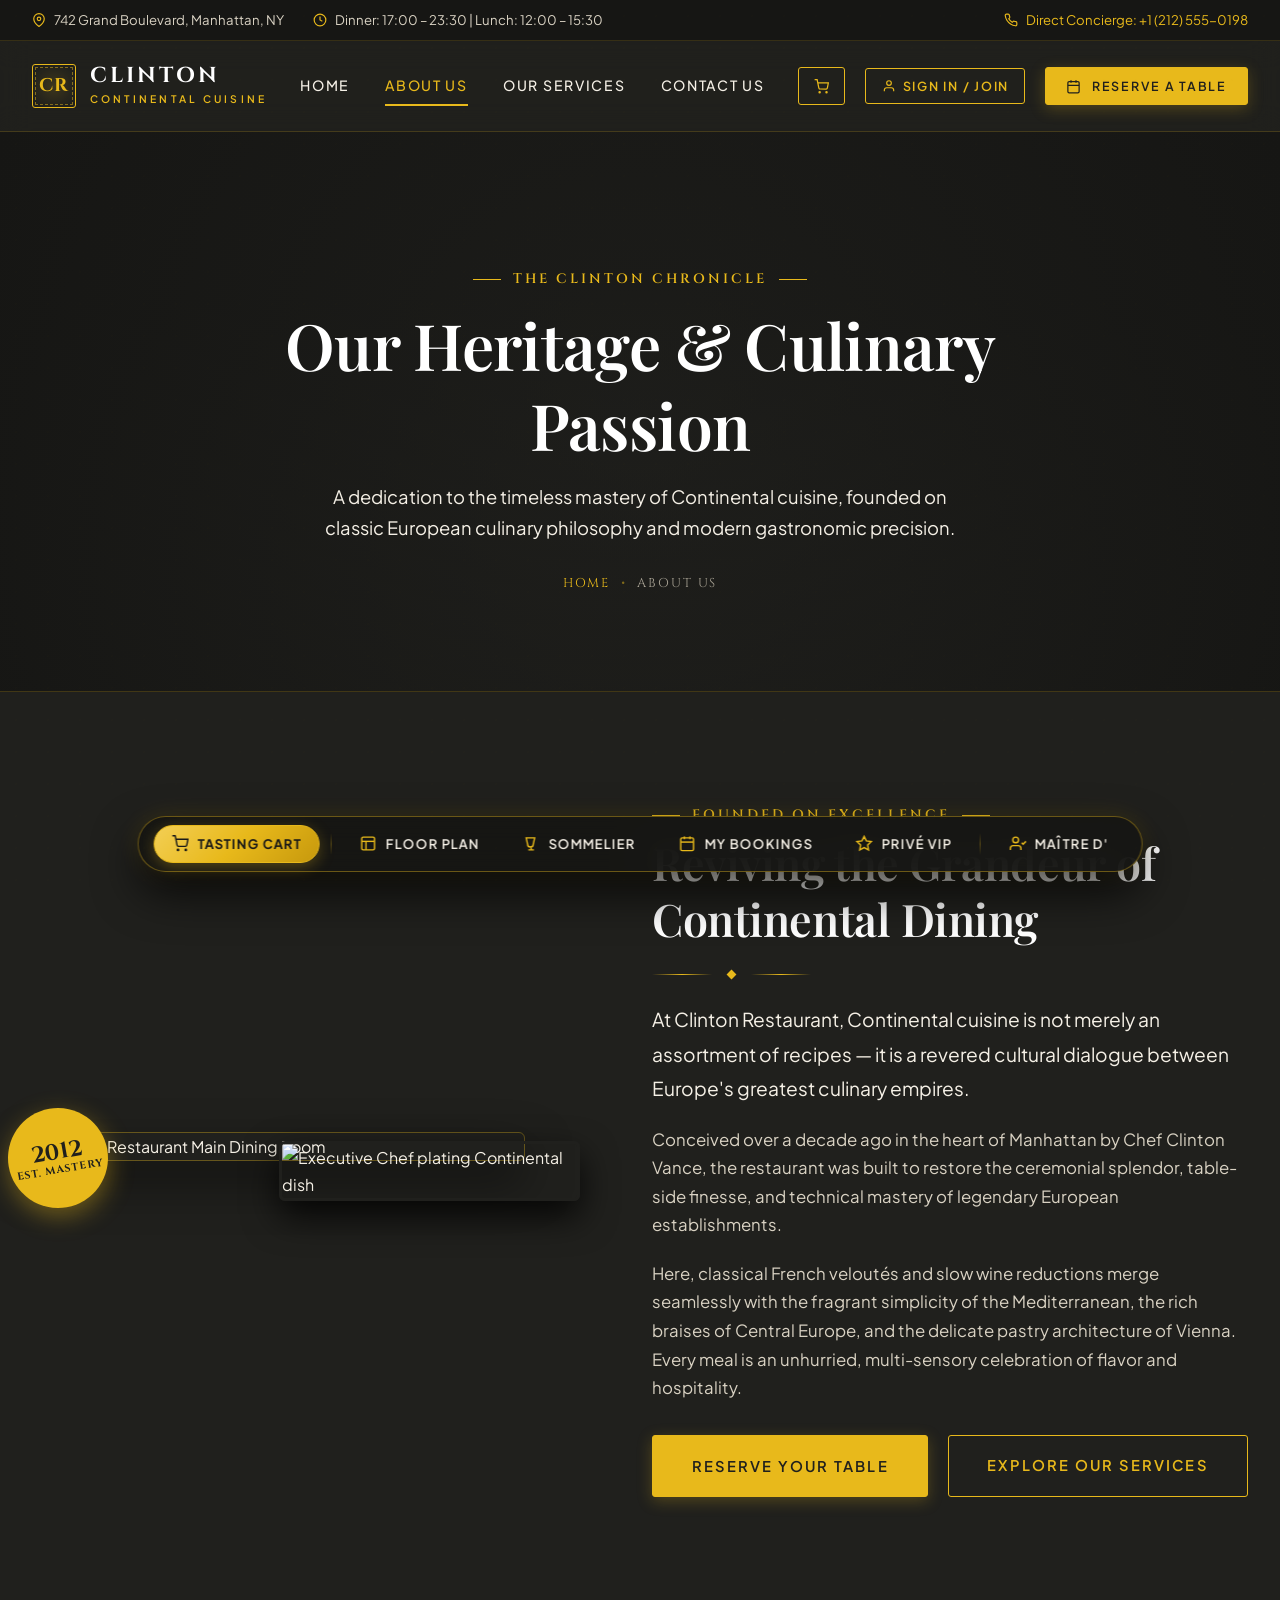
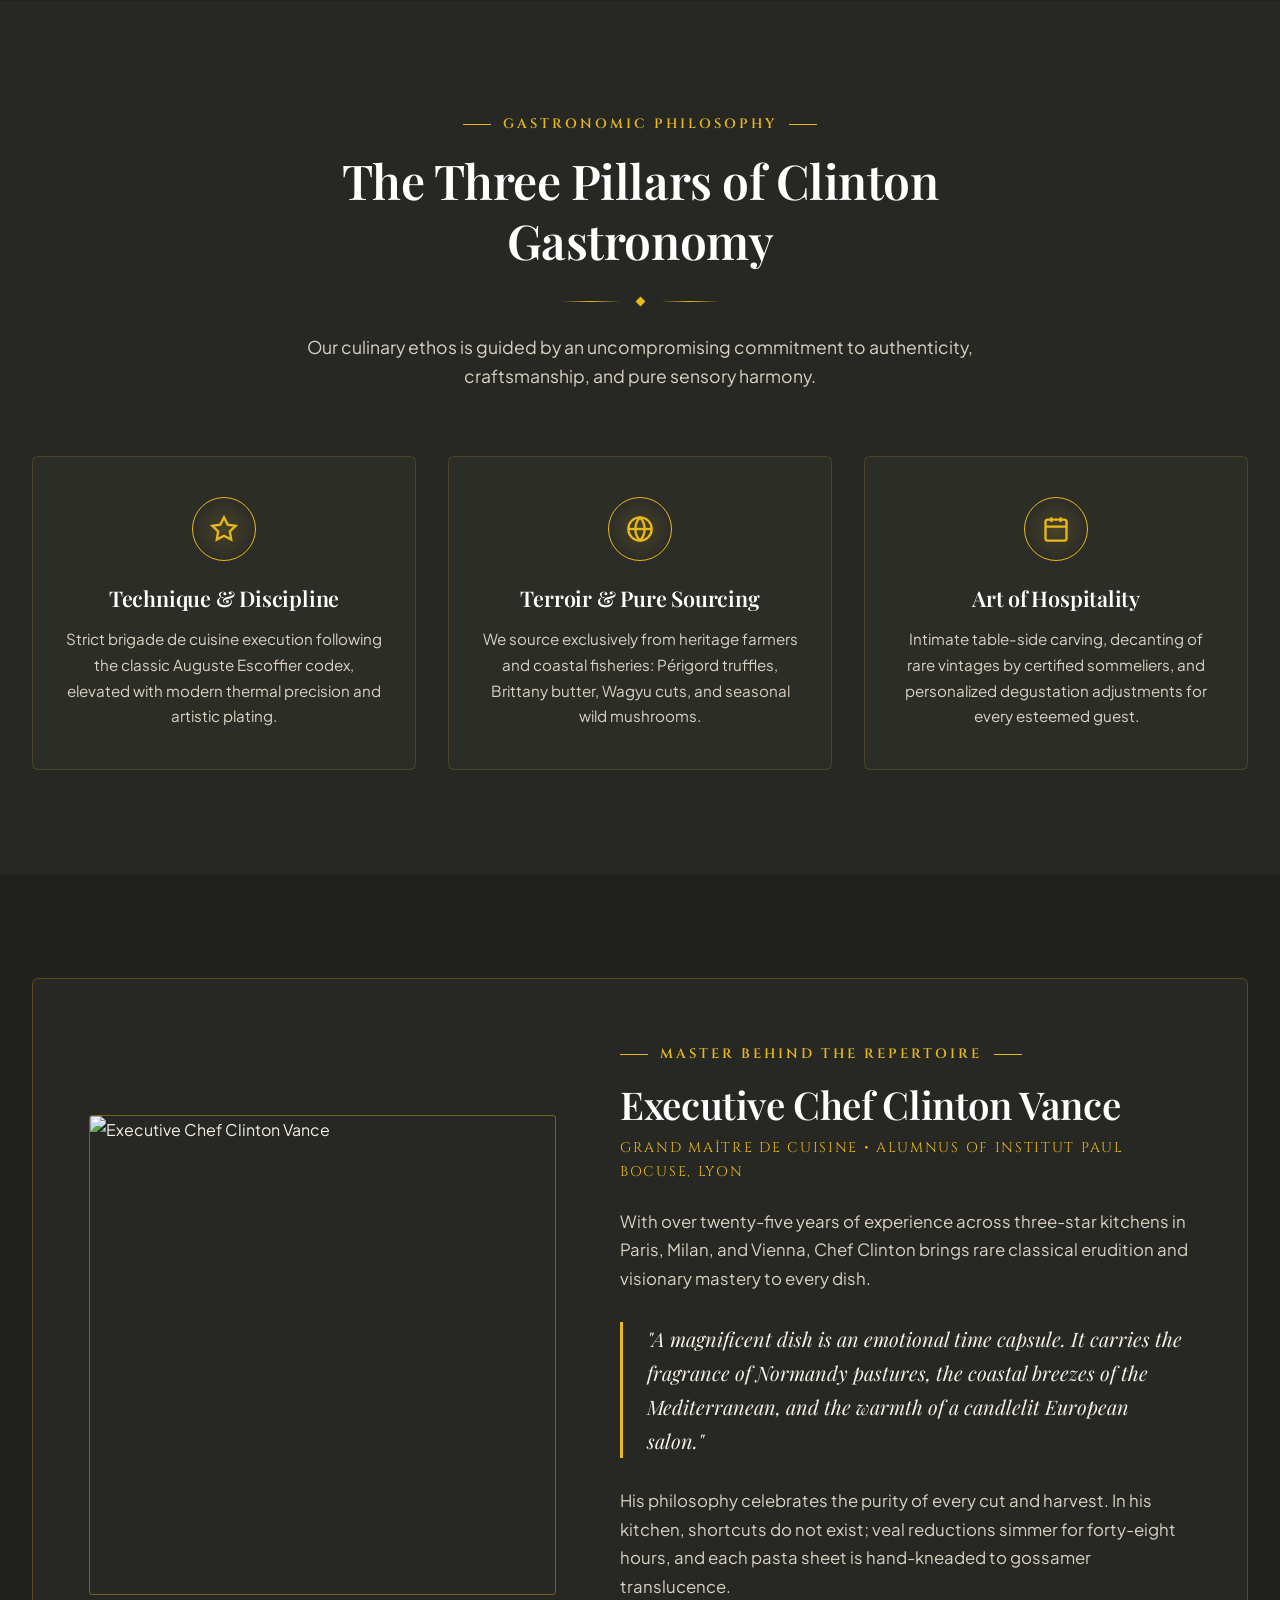
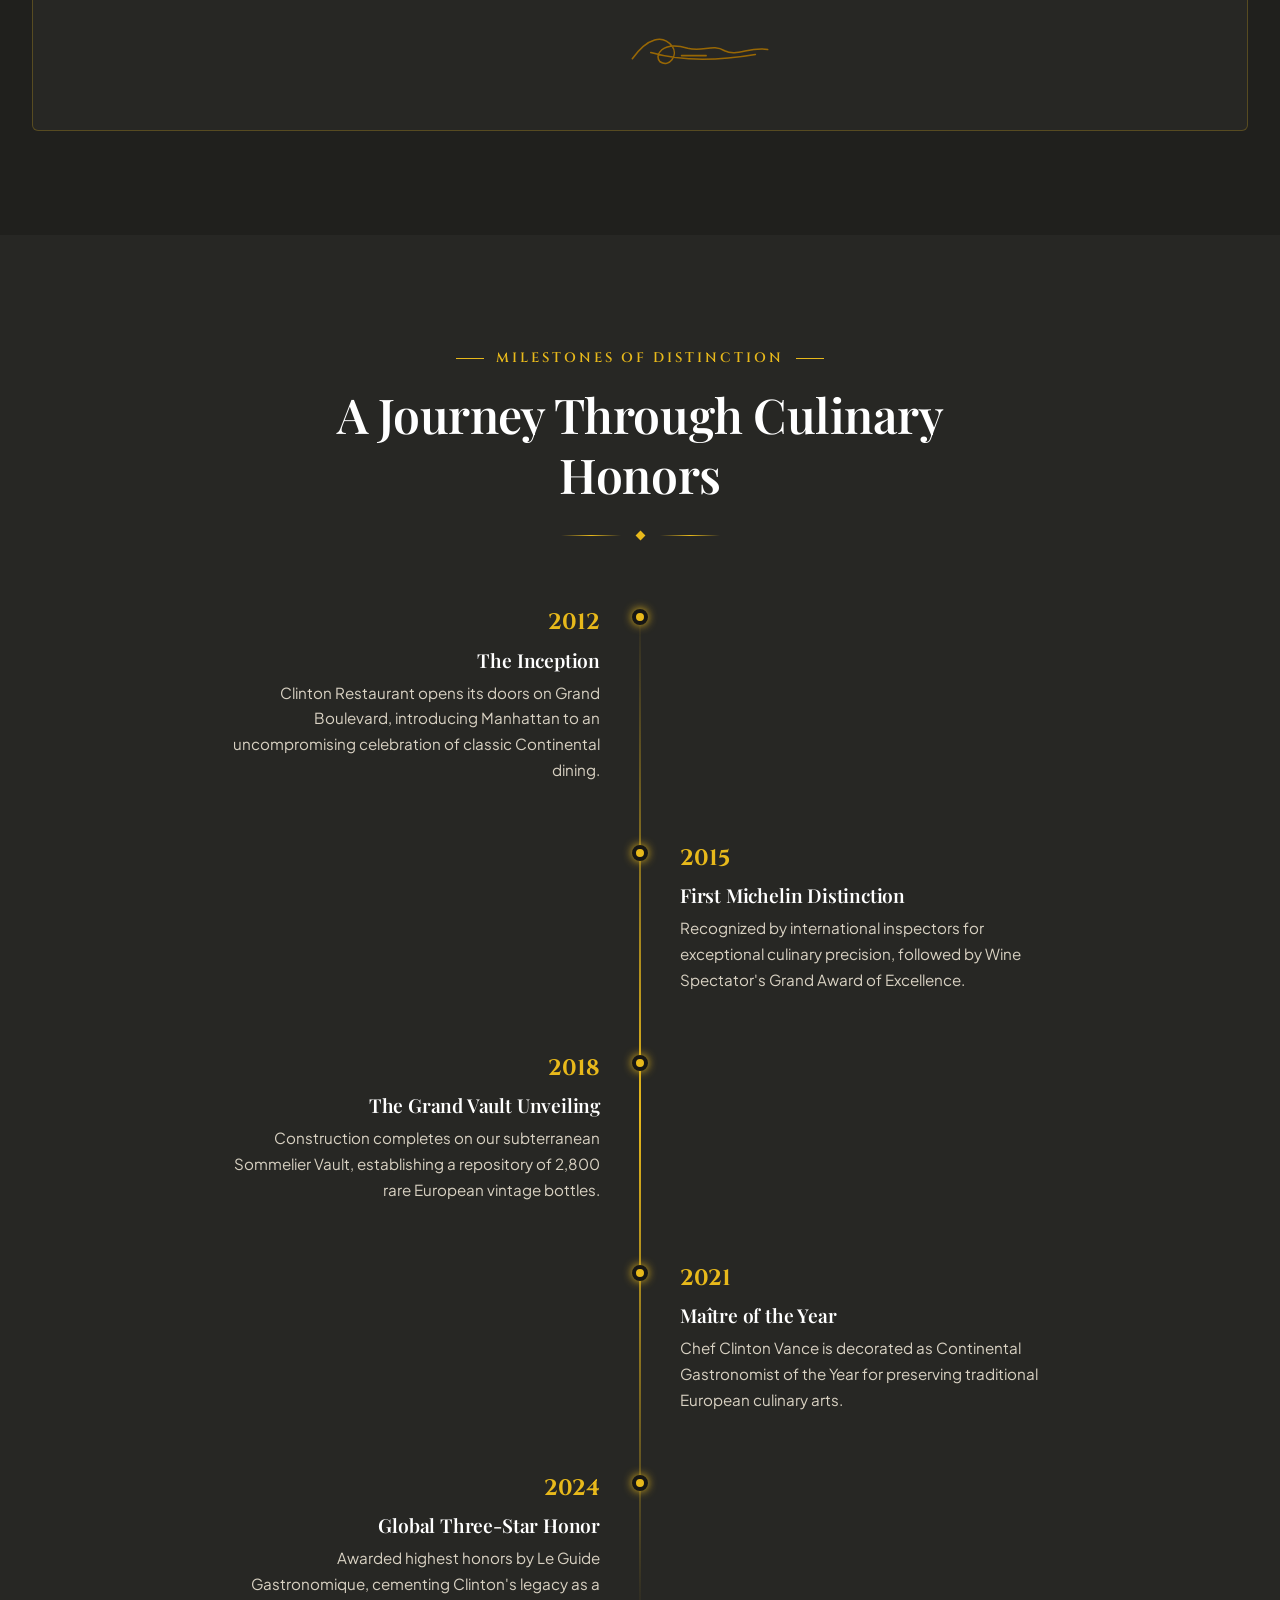
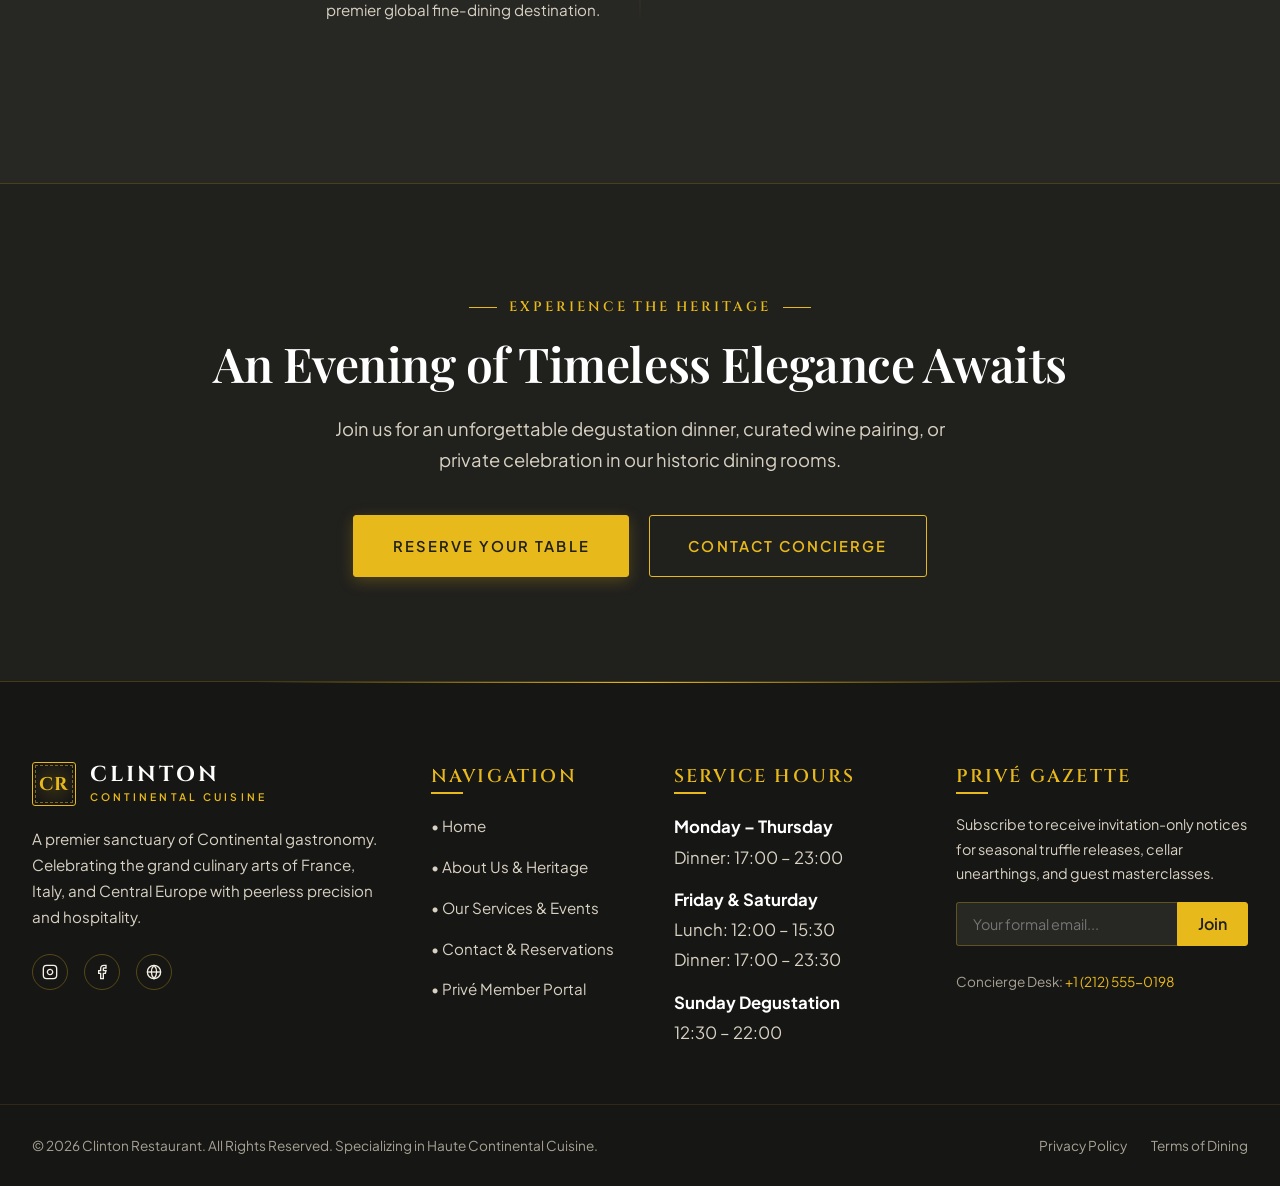
==== commit da8cc074: "Add full user authentication system with Privé login, register, 1-click demo accounts, and session a" ====
--- a/about.html
+++ b/about.html
@@ -384,6 +384,7 @@
             <li><a href="about.html" class="footer-link">&bull; About Us & Heritage</a></li>
             <li><a href="services.html" class="footer-link">&bull; Our Services & Events</a></li>
             <li><a href="contact.html" class="footer-link">&bull; Contact & Reservations</a></li>
+            <li><a href="#" class="footer-link" data-open-auth="signin">&bull; Privé Member Portal</a></li>
           </ul>
         </div>
 
--- a/assets/css/webapp.css
+++ b/assets/css/webapp.css
@@ -679,3 +679,253 @@
     grid-template-columns: 1fr;
   }
 }
+/* ==========================================================================
+   CLINTON RESTAURANT — AUTHENTICATION & MEMBER SUITE STYLES
+   ========================================================================== */
+
+/* Header User Profile Widget */
+.user-auth-widget {
+  position: relative;
+}
+
+.user-profile-btn {
+  display: inline-flex;
+  align-items: center;
+  gap: 0.65rem;
+  background: rgba(36, 36, 32, 0.85);
+  border: 1px solid rgba(232, 185, 27, 0.4);
+  color: var(--color-warm-cream);
+  padding: 0.45rem 0.9rem;
+  border-radius: 30px;
+  cursor: pointer;
+  font-family: var(--font-sans-body);
+  font-size: 0.82rem;
+  font-weight: 600;
+  transition: all var(--transition-fast);
+}
+
+.user-profile-btn:hover {
+  background: rgba(232, 185, 27, 0.18);
+  border-color: var(--color-mustard-gold);
+  color: var(--color-pure-white);
+  box-shadow: 0 0 15px rgba(232, 185, 27, 0.25);
+}
+
+.user-avatar-badge {
+  width: 26px;
+  height: 26px;
+  border-radius: 50%;
+  background: var(--color-mustard-gold);
+  color: var(--color-charcoal-black);
+  font-family: var(--font-serif-accent);
+  font-weight: 800;
+  font-size: 0.75rem;
+  display: flex;
+  align-items: center;
+  justify-content: center;
+}
+
+.user-profile-dropdown {
+  position: absolute;
+  top: calc(100% + 10px);
+  right: 0;
+  width: 280px;
+  background: var(--color-charcoal-deep);
+  border: 1px solid var(--color-mustard-gold);
+  border-radius: var(--radius-sm);
+  padding: 1.25rem;
+  box-shadow: 0 20px 45px rgba(0, 0, 0, 0.8), 0 0 25px rgba(232, 185, 27, 0.15);
+  opacity: 0;
+  visibility: hidden;
+  transform: translateY(10px);
+  transition: all var(--transition-fast);
+  z-index: 2100;
+}
+
+.user-profile-dropdown.is-active {
+  opacity: 1;
+  visibility: visible;
+  transform: translateY(0);
+}
+
+.dropdown-user-header {
+  border-bottom: 1px solid rgba(232, 185, 27, 0.2);
+  padding-bottom: 0.85rem;
+  margin-bottom: 0.85rem;
+}
+
+.dropdown-user-name {
+  font-family: var(--font-serif-display);
+  font-size: 1.15rem;
+  color: var(--color-pure-white);
+  font-weight: 700;
+  margin-bottom: 0.2rem;
+}
+
+.dropdown-user-role {
+  font-size: 0.75rem;
+  font-family: var(--font-serif-accent);
+  letter-spacing: 0.1em;
+  text-transform: uppercase;
+  color: var(--color-mustard-gold);
+}
+
+.dropdown-menu-list {
+  display: flex;
+  flex-direction: column;
+  gap: 0.5rem;
+}
+
+.dropdown-menu-item {
+  display: flex;
+  align-items: center;
+  gap: 0.65rem;
+  color: var(--color-warm-cream);
+  font-size: 0.85rem;
+  padding: 0.45rem 0.5rem;
+  border-radius: var(--radius-xs);
+  cursor: pointer;
+  background: transparent;
+  border: none;
+  width: 100%;
+  text-align: left;
+  transition: all var(--transition-fast);
+}
+
+.dropdown-menu-item:hover {
+  background: rgba(232, 185, 27, 0.15);
+  color: var(--color-mustard-gold);
+  padding-left: 0.85rem;
+}
+
+.dropdown-menu-item svg {
+  width: 16px;
+  height: 16px;
+  color: var(--color-mustard-gold);
+}
+
+.dropdown-logout-btn {
+  margin-top: 0.75rem;
+  padding-top: 0.75rem;
+  border-top: 1px solid rgba(232, 185, 27, 0.15);
+  color: #EF4444;
+}
+
+.dropdown-logout-btn:hover {
+  background: rgba(239, 68, 68, 0.15);
+  color: #EF4444;
+}
+
+/* Auth Modal Tabs & Demo Badges */
+.auth-nav-tabs {
+  display: flex;
+  border-bottom: 1px solid rgba(232, 185, 27, 0.25);
+  margin-bottom: 2rem;
+}
+
+.auth-nav-tab {
+  flex: 1;
+  background: transparent;
+  border: none;
+  border-bottom: 2px solid transparent;
+  color: var(--color-cream-dim);
+  padding: 0.85rem 1rem;
+  font-family: var(--font-serif-accent);
+  font-size: 0.95rem;
+  font-weight: 700;
+  letter-spacing: 0.1em;
+  text-transform: uppercase;
+  cursor: pointer;
+  transition: all var(--transition-fast);
+}
+
+.auth-nav-tab.is-active {
+  color: var(--color-mustard-gold);
+  border-bottom-color: var(--color-mustard-gold);
+}
+
+.demo-login-box {
+  background: rgba(232, 185, 27, 0.08);
+  border: 1px dashed rgba(232, 185, 27, 0.35);
+  border-radius: var(--radius-xs);
+  padding: 1rem;
+  margin-bottom: 1.5rem;
+}
+
+.demo-login-title {
+  font-family: var(--font-serif-accent);
+  font-size: 0.75rem;
+  letter-spacing: 0.12em;
+  text-transform: uppercase;
+  color: var(--color-mustard-gold);
+  margin-bottom: 0.65rem;
+  display: flex;
+  align-items: center;
+  gap: 0.4rem;
+}
+
+.demo-chips-grid {
+  display: grid;
+  grid-template-columns: repeat(3, 1fr);
+  gap: 0.6rem;
+}
+
+.demo-chip-btn {
+  background: var(--color-charcoal-deep);
+  border: 1px solid rgba(232, 185, 27, 0.25);
+  border-radius: var(--radius-xs);
+  color: var(--color-warm-cream);
+  padding: 0.45rem 0.5rem;
+  font-size: 0.78rem;
+  cursor: pointer;
+  text-align: center;
+  transition: all var(--transition-fast);
+}
+
+.demo-chip-btn:hover {
+  background: var(--color-mustard-gold);
+  color: var(--color-charcoal-black);
+  border-color: var(--color-mustard-gold);
+  font-weight: 700;
+}
+
+.password-input-wrap {
+  position: relative;
+}
+
+.password-toggle-eye {
+  position: absolute;
+  right: 0.85rem;
+  top: 50%;
+  transform: translateY(-50%);
+  background: transparent;
+  border: none;
+  color: var(--color-cream-dim);
+  cursor: pointer;
+  padding: 0;
+  display: flex;
+  align-items: center;
+}
+
+.password-toggle-eye:hover {
+  color: var(--color-mustard-gold);
+}
+
+@media (max-width: 768px) {
+  .user-signin-trigger span {
+    display: none;
+  }
+  .user-signin-trigger {
+    padding: 0.5rem 0.65rem !important;
+  }
+  .user-profile-btn {
+    padding: 0.35rem 0.55rem;
+  }
+  .user-profile-btn .user-display-name {
+    display: none;
+  }
+  .user-profile-dropdown {
+    right: -40px;
+    width: 260px;
+  }
+}
